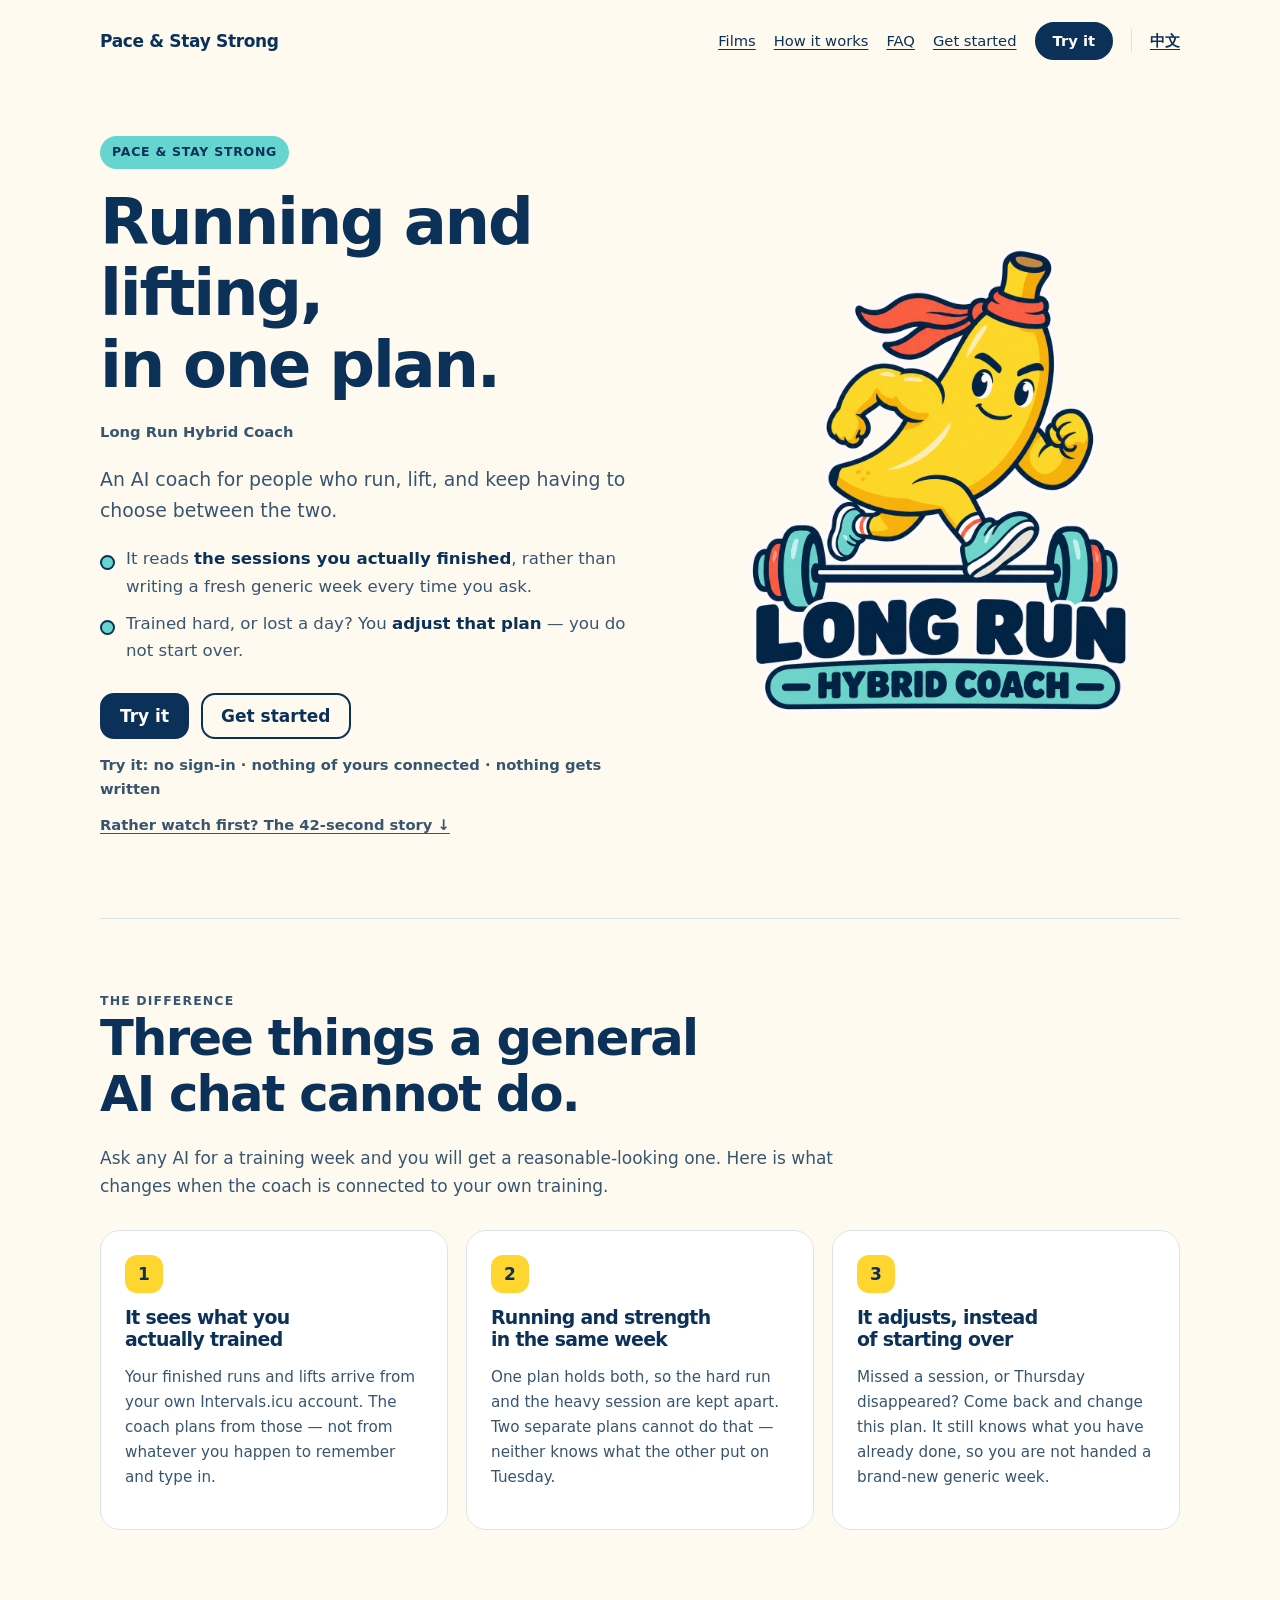
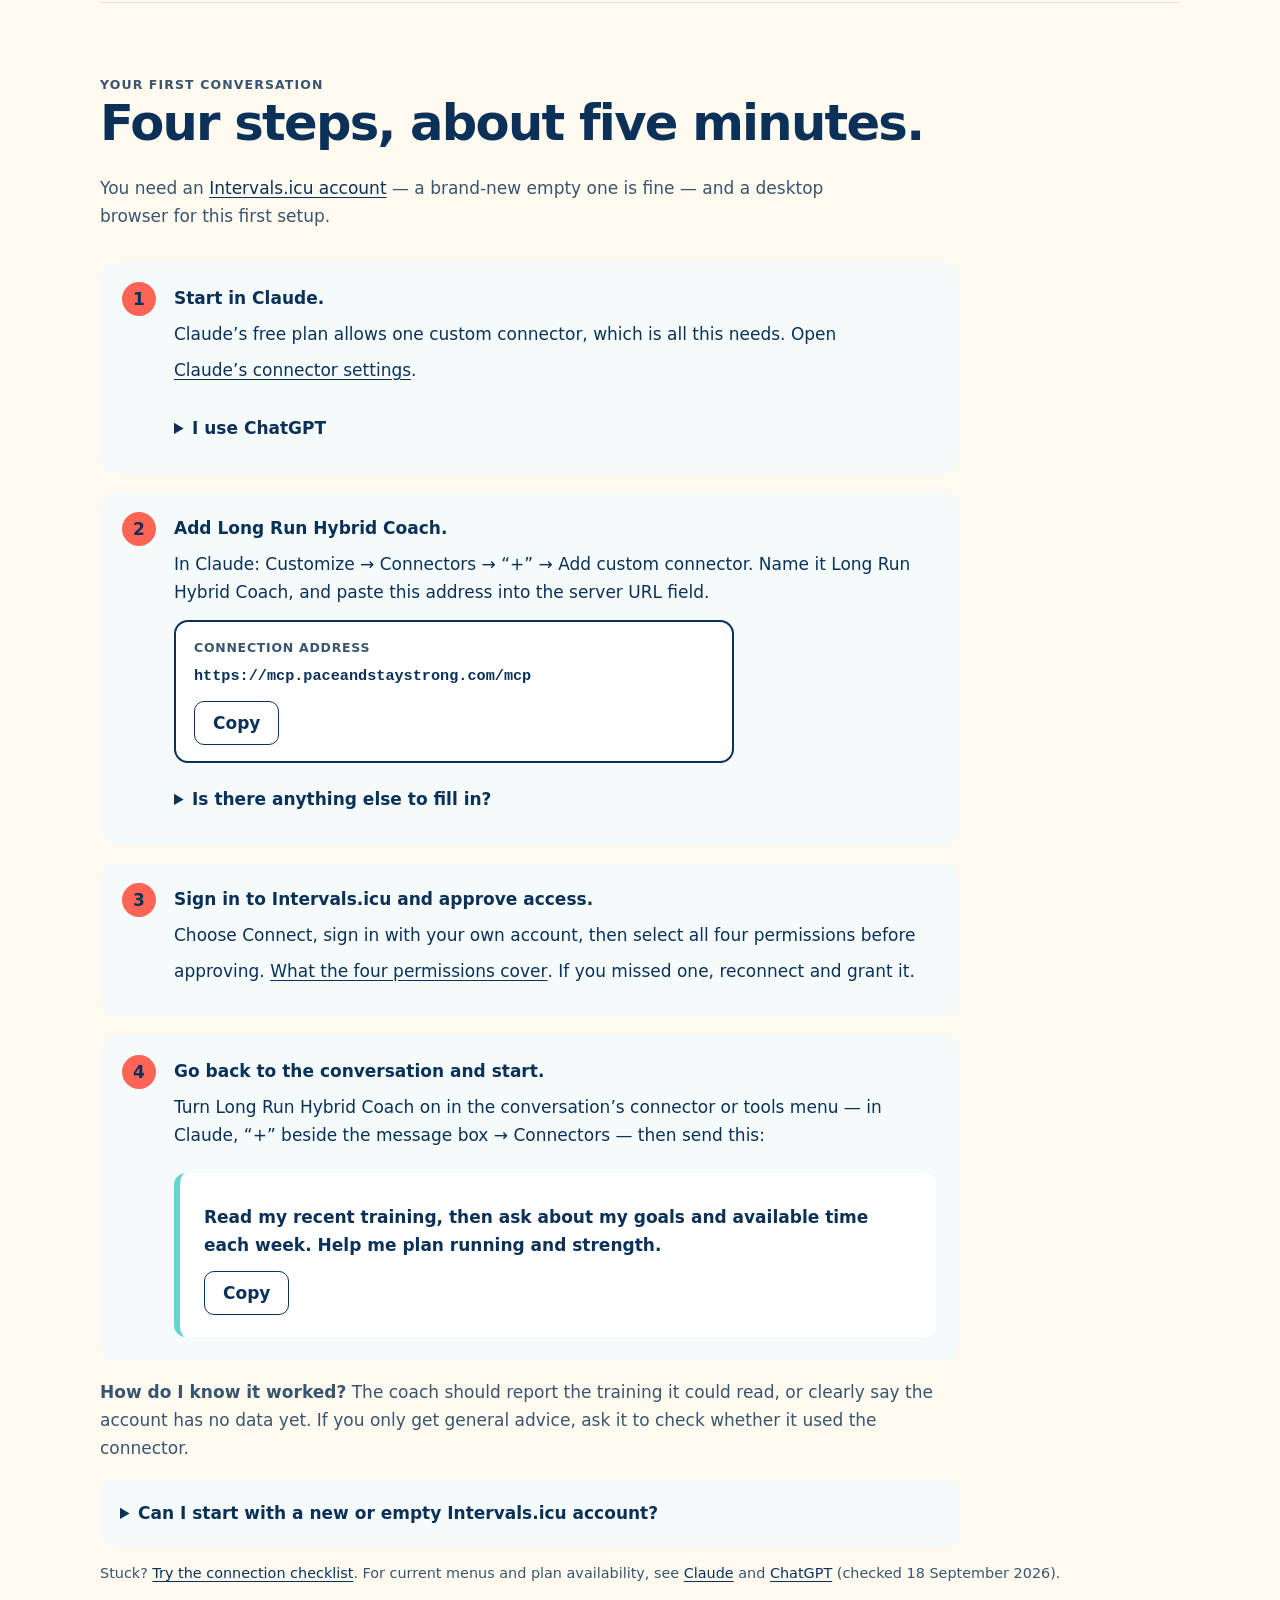
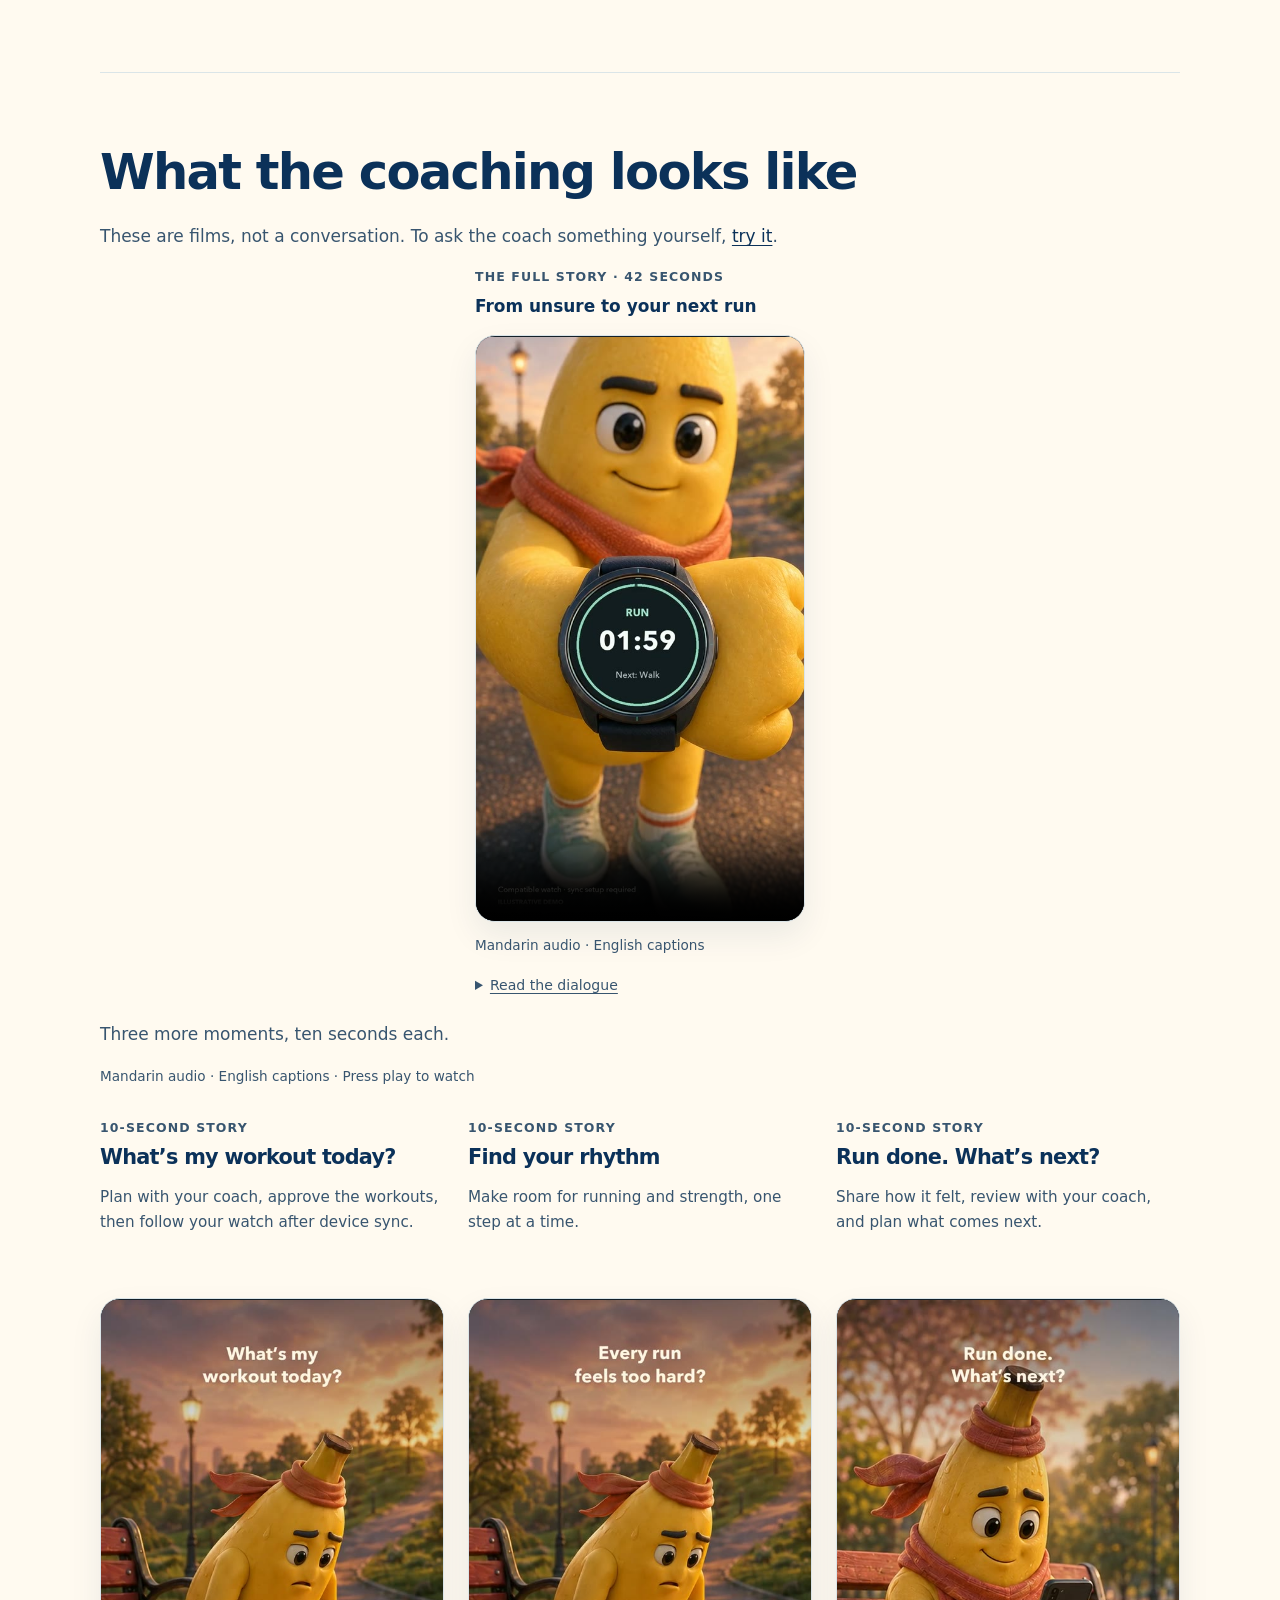
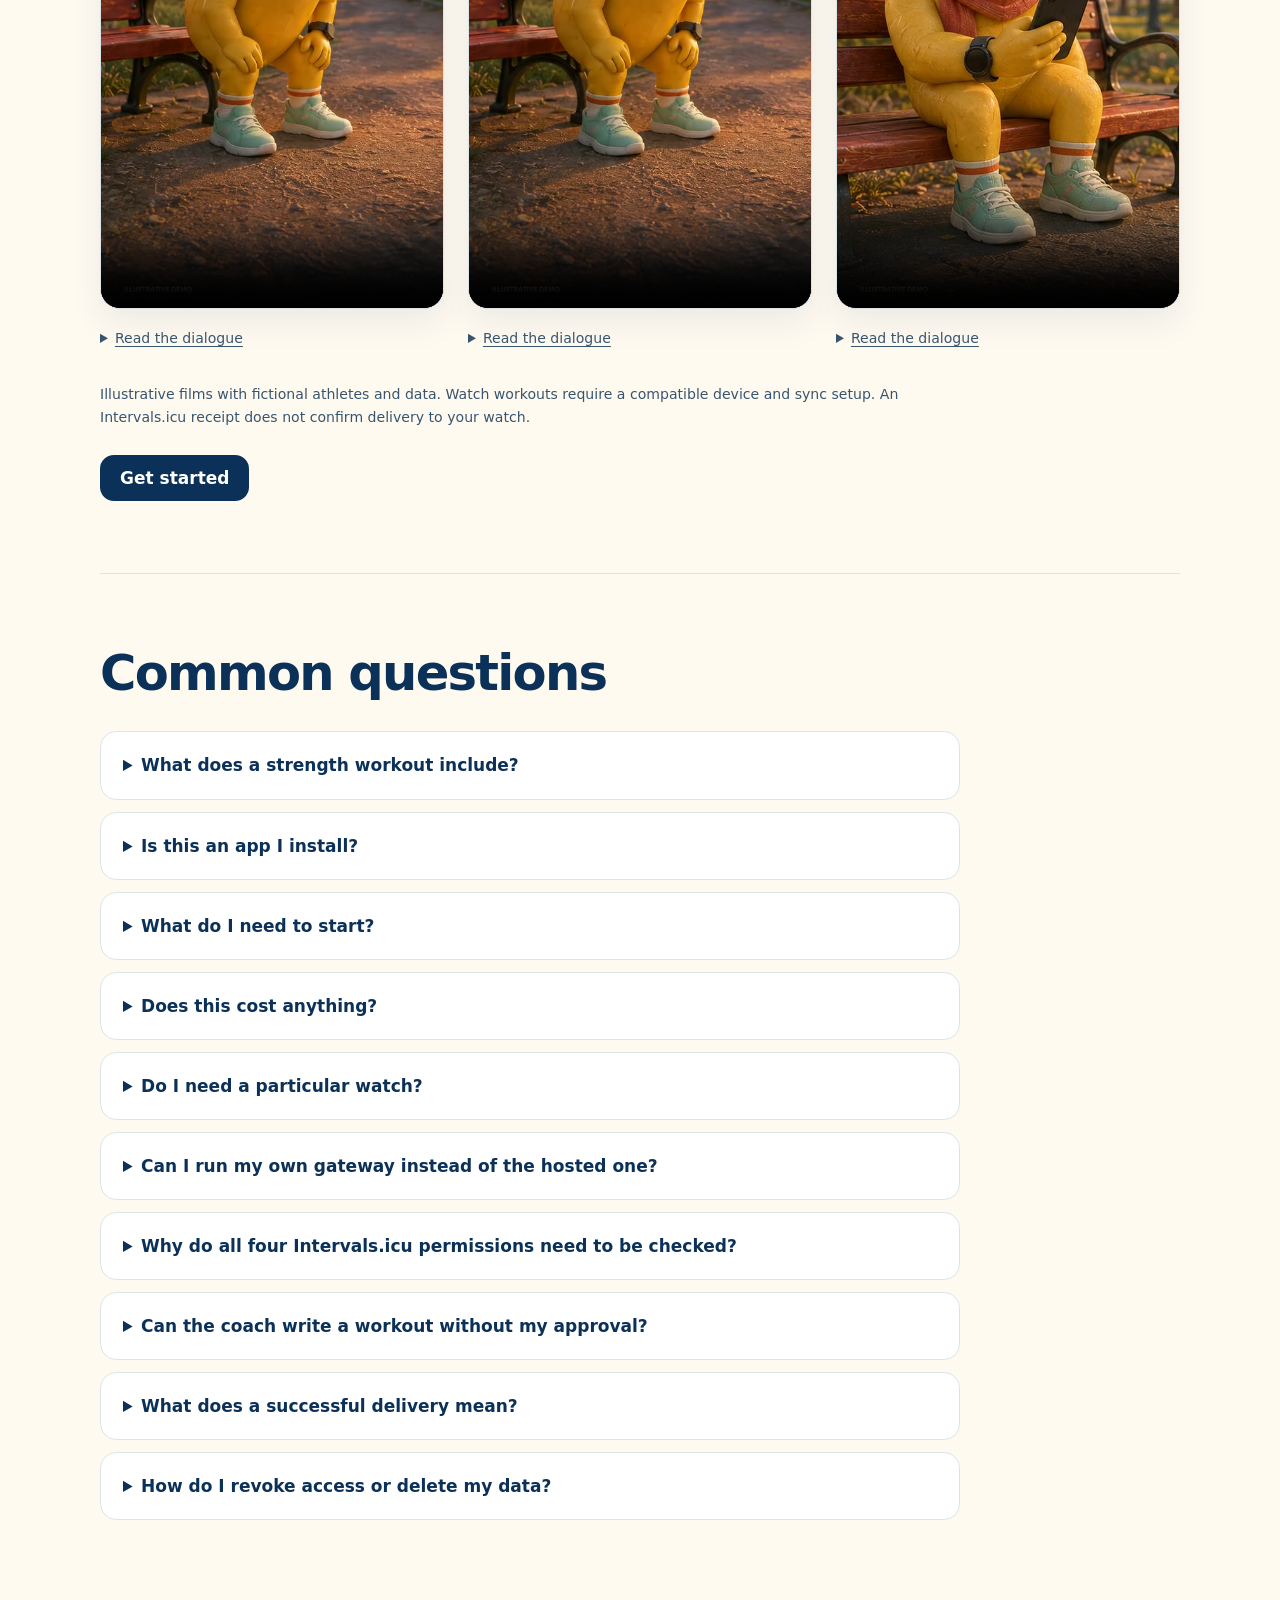
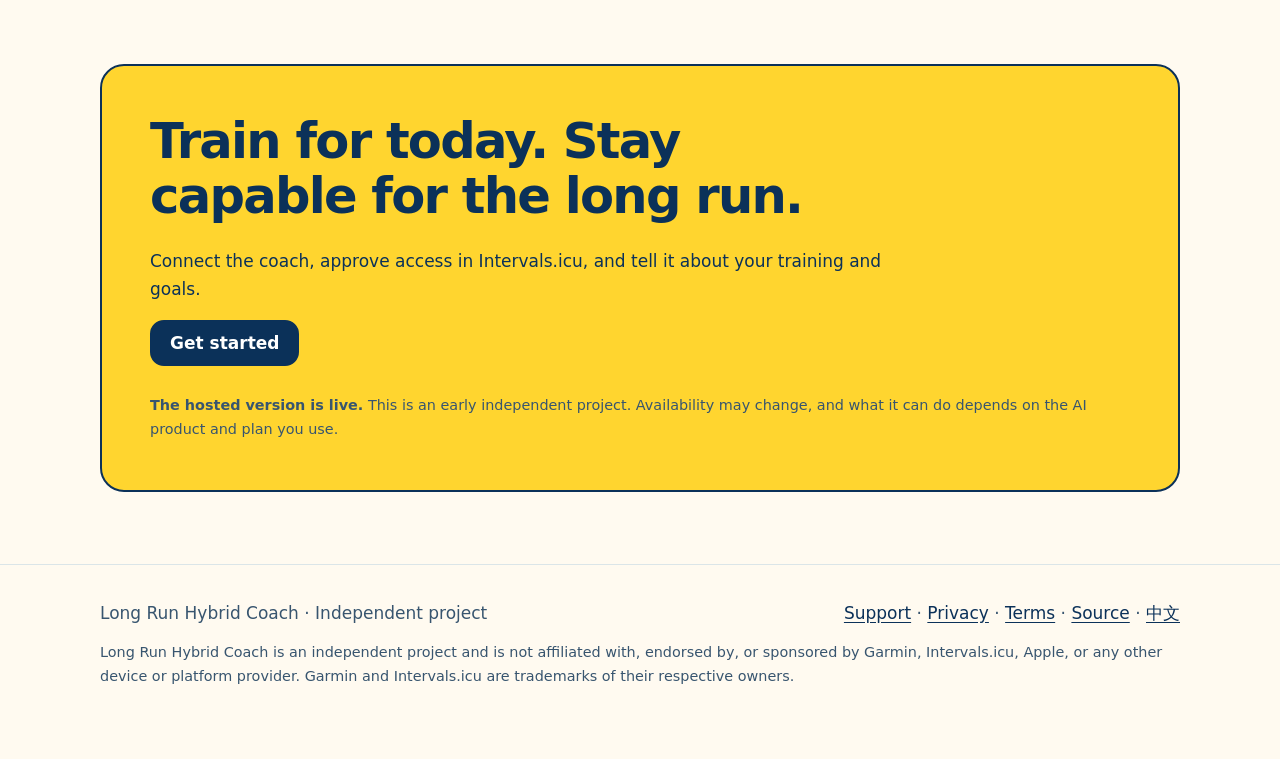
==== index.html @ d611da2a "Put back the three things the trim took out, and stop the h2 echoing the h1 From an independent revi" ====
<!doctype html>
<html lang="en">
<head>
  <meta charset="utf-8">
  <meta name="viewport" content="width=device-width, initial-scale=1">
  <title>Long Run Hybrid Coach — Running and strength for the long run</title>
  <meta name="description" content="Running and strength in one plan that reads what you actually trained, and changes with you. Try it in your browser first — no sign-in, nothing written.">
  <meta property="og:title" content="Long Run Hybrid Coach — an adaptive AI coach for runners who lift">
  <meta property="og:description" content="Running and strength in one plan that reads what you actually trained, and changes with you. Try it in your browser first — no sign-in, nothing written.">
  <meta property="og:url" content="https://paceandstaystrong.com/">
  <meta property="og:image" content="https://paceandstaystrong.com/assets/long-run-hybrid-coach-logo.png">
  <link rel="alternate" hreflang="en" href="https://paceandstaystrong.com/">
  <link rel="alternate" hreflang="zh-Hant" href="https://paceandstaystrong.com/zh/">
  <link rel="alternate" hreflang="x-default" href="https://paceandstaystrong.com/">
  <link rel="stylesheet" href="assets/styles.css?v=first-visit-20260917">
  <script src="assets/media.js" defer></script>
  <script src="assets/onboarding.js" defer></script>
</head>
<body>
  <div class="wrap">
    <nav class="site-nav" aria-label="Primary navigation">
      <a class="brand" href="index.html">Pace &amp; Stay Strong</a>
      <div class="nav-links">
        <a href="#films">Films</a>
        <a href="#how-it-works">How it works</a>
        <a href="#what-you-connect">FAQ</a>
        <a href="#setup">Get started</a>
        <a class="nav-cta" href="demo.html">Try it</a>
        <a class="nav-lang" href="zh/index.html" hreflang="zh-Hant" lang="zh-Hant">中文</a>
      </div>
    </nav>

    <main>
      <div class="hero">
        <div>
          <span class="eyebrow">Pace &amp; Stay Strong</span>
          <h1>Running and lifting,<br>in one plan.</h1>
          <p class="product-name">Long Run Hybrid Coach</p>
          <p class="lede">An AI coach for people who run, lift, and keep having to choose between the two.</p>
          <ul class="value-points">
            <li>It reads <strong>the sessions you actually finished</strong>, rather than writing a fresh generic week every time you ask.</li>
            <li>Trained hard, or lost a day? You <strong>adjust that plan</strong> — you do not start over.</li>
          </ul>
          <div class="actions">
            <a class="button" href="demo.html">Try it</a>
            <a class="button secondary" href="#setup">Get started</a>
          </div>
          <p class="trust-line">Try it: no sign-in · nothing of yours connected · nothing gets written</p>
          <p class="button-note"><a class="text-link" href="#full-story">Rather watch first? The 42-second story ↓</a></p>
        </div>
        <div class="hero-art">
          <img class="hero-logo" src="assets/long-run-hybrid-coach-logo.png?v=transparent-20260814" width="520" alt="Long Run Hybrid Coach banana athlete logo">
        </div>
      </div>

      <section id="how-it-works" aria-labelledby="how-title">
        <span class="page-kicker">The difference</span>
        <h2 id="how-title">Three things a general AI chat cannot do.</h2>
        <p class="section-copy" id="one-plan">Ask any AI for a training week and you will get a reasonable-looking one. Here is what changes when the coach is connected to your own training.</p>
        <div class="grid routine-grid">
          <article class="card"><div class="card-mark">1</div><h3>It sees what you actually trained</h3><p>Your finished runs and lifts arrive from your own Intervals.icu account. The coach plans from those — not from whatever you happen to remember and type in.</p></article>
          <article class="card"><div class="card-mark">2</div><h3>Running and strength in the same week</h3><p>One plan holds both, so the hard run and the heavy session are kept apart. Two separate plans cannot do that — neither knows what the other put on Tuesday.</p></article>
          <article class="card"><div class="card-mark">3</div><h3>It adjusts, instead of starting over</h3><p>Missed a session, or Thursday disappeared? Come back and change this plan. It still knows what you have already done, so you are not handed a brand-new generic week.</p></article>
        </div>
      </section>

      <section id="setup" aria-labelledby="setup-title">
        <span class="page-kicker">Your first conversation</span>
        <h2 id="setup-title">Four steps, about five minutes.</h2>
        <p class="section-copy">You need an <a href="https://intervals.icu">Intervals.icu account</a> — a brand-new empty one is fine — and a desktop browser for this first setup.</p>
        <ol class="steps setup-steps" role="list">
          <li class="step" id="client-options"><strong>Start in Claude.</strong>
            <p>Claude’s free plan allows one custom connector, which is all this needs. Open <a href="https://claude.ai/customize/connectors">Claude’s connector settings</a>.</p>
            <details class="setup-detail"><summary>I use ChatGPT</summary><p>The full coaching flow currently needs Business, Enterprise or Edu on the web, with custom MCP read-and-write access enabled by your workspace. Follow <a href="https://help.openai.com/en/articles/12584461-developer-mode-and-mcp-apps-in-chatgpt">ChatGPT’s setup instructions</a> to add a custom app through Apps / developer mode. Read-and-fetch access alone cannot save plans or send workouts, so on a personal plan start with Claude.</p></details>
          </li>
          <li class="step"><strong>Add Long Run Hybrid Coach.</strong>
            <p>In Claude: Customize → Connectors → “+” → Add custom connector. Name it Long Run Hybrid Coach, and paste this address into the server URL field.</p>
            <div class="connector-address">
              <span>Connection address</span>
              <code id="connection-url">https://mcp.paceandstaystrong.com/mcp</code>
              <button type="button" class="copy-button" data-copy="connection-url" aria-label="Copy connection address" hidden>Copy</button><span class="copy-status" role="status" aria-live="polite"></span>
            </div>
            <details class="setup-detail"><summary>Is there anything else to fill in?</summary><p>No. There is no API key and no OAuth credential to enter — the address is the whole of it. On a team account, an administrator may have to enable custom connectors before the option appears.</p></details>
          </li>
          <li class="step"><strong>Sign in to Intervals.icu and approve access.</strong>
            <p>Choose Connect, sign in with your own account, then select all four permissions before approving. <a href="#permissions">What the four permissions cover</a>. If you missed one, reconnect and grant it.</p>
          </li>
          <li class="step"><strong>Go back to the conversation and start.</strong>
            <p>Turn Long Run Hybrid Coach on in the conversation’s connector or tools menu — in Claude, “+” beside the message box → Connectors — then send this:</p>
            <div class="first-message"><p id="first-prompt">Read my recent training, then ask about my goals and available time each week. Help me plan running and strength.</p><button type="button" class="copy-button" data-copy="first-prompt" aria-label="Copy first message" hidden>Copy</button><span class="copy-status" role="status" aria-live="polite"></span></div>
          </li>
        </ol>
        <p class="setup-success"><strong>How do I know it worked?</strong> The coach should report the training it could read, or clearly say the account has no data yet. If you only get general advice, ask it to check whether it used the connector.</p>
        <details class="setup-detail empty-account" id="empty-account"><summary>Can I start with a new or empty Intervals.icu account?</summary><p>Yes. Tell the coach how you have been training, how much time you have and what you want to achieve. You do not need to fill in your history first.</p><p>Later, connect a supported device or app in Intervals.icu Settings. How much history imports depends on the source. Once activities appear in Intervals.icu, ask the coach to read them again.</p></details>
        <p class="fine">Stuck? <a href="support.html#connection-help">Try the connection checklist</a>. For current menus and plan availability, see <a href="https://support.claude.com/en/articles/11175166-get-started-with-custom-connectors-using-remote-mcp">Claude</a> and <a href="https://help.openai.com/en/articles/12584461-developer-mode-and-mcp-apps-in-chatgpt">ChatGPT</a> (checked 18 September 2026).</p>
      </section>

      <section id="films" aria-labelledby="films-title">
        <h2 id="films-title">What the coaching looks like</h2>
        <p class="section-copy">These are films, not a conversation. To ask the coach something yourself, <a href="demo.html">try it</a>.</p>
        <figure class="hero-film" id="full-story">
          <figcaption><span class="page-kicker">The full story · 42 seconds</span><strong>From unsure to your next run</strong></figcaption>
          <video class="film-player" controls playsinline preload="none" poster="assets/films/full-story-v1.jpg" width="720" height="1280" aria-label="From unsure to your next run">
              <source src="assets/films/full-story-v1.mp4" type="video/mp4">
              <track kind="captions" src="assets/films/full-story-v1.en.vtt" srclang="en" label="English" default>
              <track kind="captions" src="assets/films/full-story-v1.zh-Hant.vtt" srclang="zh-Hant" label="繁體中文">
              <a href="assets/films/full-story-v1.mp4">Download the video</a>
            </video>
          <p class="film-language">Mandarin audio · English captions</p>
          <details class="film-transcript"><summary>Read the dialogue</summary><ol><li>Every run leaves me exhausted. I need a plan.</li><li>I can train four days a week. Can you help?</li><li>Yes. Let’s use your recent training to balance running and strength.</li><li>Great. Save my plan.</li><li>Saved. Shall I send these three runs?</li><li>Yes, send them.</li><li>Today, I’ll follow my watch.</li><li>This time, I finished with energy to spare.</li><li>Great. Let’s review next week together.</li></ol></details>
        </figure>
        <p class="section-copy">Three more moments, ten seconds each.</p>
        <p class="film-language">Mandarin audio · English captions · Press play to watch</p>
        <div class="film-grid">
          <article class="film-card" aria-labelledby="film-a-title">
            <div class="film-card-heading"><span class="page-kicker">10-second story</span><h3 id="film-a-title">What’s my workout today?</h3><p>Plan with your coach, approve the workouts, then follow your watch after device sync.</p></div>
            <video class="film-player" controls playsinline preload="none" poster="assets/films/short-a-v1.jpg" width="720" height="1280" aria-label="What’s my workout today?">
              <source src="assets/films/short-a-v1.mp4" type="video/mp4">
              <track kind="captions" src="assets/films/short-a-v1.en.vtt" srclang="en" label="English" default>
              <track kind="captions" src="assets/films/short-a-v1.zh-Hant.vtt" srclang="zh-Hant" label="繁體中文">
              <a href="assets/films/short-a-v1.mp4">Download the video</a>
            </video>
            <details class="film-transcript"><summary>Read the dialogue</summary><ol><li>What’s my workout today?</li><li>I’ll plan it. Follow your watch.</li></ol></details>
          </article>
          <article class="film-card" aria-labelledby="film-b-title">
            <div class="film-card-heading"><span class="page-kicker">10-second story</span><h3 id="film-b-title">Find your rhythm</h3><p>Make room for running and strength, one step at a time.</p></div>
            <video class="film-player" controls playsinline preload="none" poster="assets/films/short-b-v1.jpg" width="720" height="1280" aria-label="Find your rhythm">
              <source src="assets/films/short-b-v1.mp4" type="video/mp4">
              <track kind="captions" src="assets/films/short-b-v1.en.vtt" srclang="en" label="English" default>
              <track kind="captions" src="assets/films/short-b-v1.zh-Hant.vtt" srclang="zh-Hant" label="繁體中文">
              <a href="assets/films/short-b-v1.mp4">Download the video</a>
            </video>
            <details class="film-transcript"><summary>Read the dialogue</summary><ol><li>Every run leaves me exhausted.</li><li>Find your rhythm. One step at a time.</li></ol></details>
          </article>
          <article class="film-card" aria-labelledby="film-c-title">
            <div class="film-card-heading"><span class="page-kicker">10-second story</span><h3 id="film-c-title">Run done. What’s next?</h3><p>Share how it felt, review with your coach, and plan what comes next.</p></div>
            <video class="film-player" controls playsinline preload="none" poster="assets/films/short-c-v1.jpg" width="720" height="1280" aria-label="Run done. What’s next?">
              <source src="assets/films/short-c-v1.mp4" type="video/mp4">
              <track kind="captions" src="assets/films/short-c-v1.en.vtt" srclang="en" label="English" default>
              <track kind="captions" src="assets/films/short-c-v1.zh-Hant.vtt" srclang="zh-Hant" label="繁體中文">
              <a href="assets/films/short-c-v1.mp4">Download the video</a>
            </video>
            <details class="film-transcript"><summary>Read the dialogue</summary><ol><li>Run done. What’s next?</li><li>Let’s review and plan next week.</li></ol></details>
          </article>
        </div>
        <p class="film-note">Illustrative films with fictional athletes and data. Watch workouts require a compatible device and sync setup. An Intervals.icu receipt does not confirm delivery to your watch.</p>
        <a class="button" href="#setup">Get started</a>
      </section>

      <section id="what-you-connect" aria-labelledby="connect-title">
        <h2 id="connect-title">Common questions</h2>
        <div class="faq-list">
          <details><summary>What does a strength workout include?</summary><p>The plan can retain exercises, sets, reps and loads for you to read back in conversation. Intervals.icu receives the session title; the calendar or watch is not the full strength prescription.</p></details>
          <details>
            <summary>Is this an app I install?</summary>
            <p>No. It runs inside a conversation with Claude or ChatGPT: you connect it once, then you talk to it. There is nothing to download and no separate account to create here. Your plan lives in the coach, and your workouts land in your Intervals.icu calendar.</p>
          </details>
          <details>
            <summary>What do I need to start?</summary>
            <p>Nothing, if you only want to <a href="demo.html">try it</a> — that needs no account. To connect your own training you need an <a href="https://intervals.icu">Intervals.icu account</a> and an AI account with connector access. Start with Claude; its free plan allows one custom connector. The full ChatGPT flow currently needs Business, Enterprise or Edu on the web and workspace approval. Go to <a href="#setup">Get started</a>.</p>
          </details>
          <details>
            <summary>Does this cost anything?</summary>
            <p>The coach is currently free, with no paid tier. Intervals.icu offers free accounts, and you can start on Claude’s free plan. Your AI platform’s usage limits and subscription fees still apply.</p>
          </details>
          <details>
            <summary>Do I need a particular watch?</summary>
            <p>No particular watch is required, and you can use the coach without one. It uses records in Intervals.icu and training you report in conversation.</p>
            <p>To follow a workout on your watch: confirm it is in Intervals.icu, then use your device’s own sync. The coach can check that Intervals.icu received it; whether it reached the watch is something only the watch shows.</p>
          </details>
          <details>
            <summary>Can I run my own gateway instead of the hosted one?</summary>
            <p>Yes. Self-hosting runs the exact same product with your own Intervals.icu OAuth credentials and your own storage. Most people should use the hosted address under <a href="#setup">Get started</a>.</p>
          </details>
          <details id="permissions">
            <summary>Why do all four Intervals.icu permissions need to be checked?</summary>
            <p>They cover completed activities, wellness data, your training calendar, and athlete settings. Settings writes are limited to filling a missing threshold pace during a delivery you already confirmed; an existing value is not overwritten. Calendar workouts still require your approval. Reconnect to grant a permission you missed.</p>
          </details>
          <details>
            <summary>Can the coach write a workout without my approval?</summary>
            <p>No. Every workout is shown to you in full first, and what gets written is what you confirmed.</p>
          </details>
          <details>
            <summary>What does a successful delivery mean?</summary>
            <p>A successful delivery means Intervals.icu saved the workout and the coach read it back to confirm. It doesn't mean your watch has it yet.</p>
          </details>
          <details>
            <summary>How do I revoke access or delete my data?</summary>
            <p><strong>To stop access:</strong> remove this application in your Intervals.icu settings. That ends future reads and writes. Because Intervals.icu grants access per application rather than per AI, removing it disconnects every AI you had connected.</p>
            <p><strong>To delete your data as well:</strong> ask by email — the <a href="support.html#data-by-email">support page</a> has the steps. Ask the coach to delete everything and it hands you that page; nothing is submitted and nothing removed until you write. Revoke first or write first, either way: your athlete id finds the account.</p>
            <p>Workouts already on your Intervals.icu calendar stay yours to keep or remove either way. More detail on the <a href="support.html">support page</a>.</p>
          </details>
        </div>
      </section>

      <section class="final-cta" aria-labelledby="start-title">
        <h2 id="start-title">Train for today. Stay capable for the long run.</h2>
        <p class="section-copy">Connect the coach, approve access in Intervals.icu, and tell it about your training and goals.</p>
        <a class="button" href="#setup">Get started</a>
        <p class="project-status"><strong>The hosted version is live.</strong> This is an early independent project. Availability may change, and what it can do depends on the AI product and plan you use.</p>
      </section>
    </main>
  </div>

  <footer>
    <div class="wrap footer-row">
      <div>Long Run Hybrid Coach · Independent project</div>
      <div><a href="support.html">Support</a> · <a href="privacy.html">Privacy</a> · <a href="terms.html">Terms</a> · <a href="https://github.com/atomchung/long-run-hybrid-coach">Source</a> · <a href="zh/index.html" hreflang="zh-Hant" lang="zh-Hant">中文</a></div>
    </div>
    <div class="wrap"><p class="fine">Long Run Hybrid Coach is an independent project and is not affiliated with, endorsed by, or sponsored by Garmin, Intervals.icu, Apple, or any other device or platform provider. Garmin and Intervals.icu are trademarks of their respective owners.</p></div>
  </footer>
</body>
</html>
---- assets/styles.css ----
:root {
  --ink: #0b3159;
  --ink-soft: #38556f;
  --aqua: #67d5cf;
  --coral: #ff6455;
  --banana: #ffd52f;
  --cream: #fffaf0;
  --paper: #ffffff;
  --line: #dbe5e8;
  --panel: #f4fbfa;
}

* { box-sizing: border-box; }

html { scroll-behavior: smooth; }

body {
  margin: 0;
  color: var(--ink);
  background: var(--cream);
  font: 17px/1.65 ui-rounded, "Arial Rounded MT Bold", Inter, ui-sans-serif,
    system-ui, -apple-system, BlinkMacSystemFont, "Segoe UI", sans-serif;
}

/* Traditional Chinese pages. The stack above leads with Western display faces
   (ui-rounded, Arial Rounded MT Bold, Inter) that carry no CJK glyphs, so zh copy
   would fall back to an arbitrary OS face. No external font is loaded. */
html[lang="zh-Hant"] body {
  font-family: "PingFang TC", "Heiti TC", "Microsoft JhengHei", "Noto Sans TC",
    ui-rounded, "Arial Rounded MT Bold", Inter, ui-sans-serif, system-ui,
    -apple-system, BlinkMacSystemFont, "Segoe UI", sans-serif;
}
html[lang="zh-Hant"] h1,
html[lang="zh-Hant"] h2,
html[lang="zh-Hant"] h3 { letter-spacing: -0.01em; }

a { color: var(--ink); text-underline-offset: 3px; }
a:hover { color: #14588d; }
a:focus-visible {
  outline: 3px solid var(--coral);
  outline-offset: 4px;
  border-radius: 4px;
}

.wrap { width: min(1080px, calc(100% - 40px)); margin: 0 auto; }

.site-nav {
  display: flex;
  align-items: center;
  justify-content: space-between;
  gap: 24px;
  padding: 22px 0;
}

.brand { font-weight: 900; text-decoration: none; letter-spacing: -0.02em; }
.nav-links { display: flex; flex-wrap: wrap; align-items: center; gap: 18px; font-size: 0.92rem; }

.nav-cta {
  display: inline-flex;
  align-items: center;
  min-height: 38px;
  padding: 0 16px;
  border: 2px solid var(--ink);
  border-radius: 999px;
  color: var(--paper);
  background: var(--ink);
  font-weight: 900;
  text-decoration: none;
}
.nav-cta:hover { color: var(--paper); background: #14588d; border-color: #14588d; }
.nav-cta[aria-current="page"] { color: var(--ink); background: var(--banana); }

.nav-lang {
  padding-left: 18px;
  border-left: 1px solid var(--line);
  font-weight: 700;
}

.hero {
  display: grid;
  grid-template-columns: minmax(0, 1.05fr) minmax(300px, 0.95fr);
  align-items: center;
  gap: clamp(28px, 6vw, 72px);
  padding: 54px 0 80px;
}

.hero-logo {
  width: min(100%, 520px);
  aspect-ratio: 1;
  object-fit: contain;
  border-radius: 30px;
}

.eyebrow {
  display: inline-flex;
  padding: 6px 12px;
  border-radius: 999px;
  color: var(--ink);
  background: var(--aqua);
  font-size: 0.78rem;
  font-weight: 900;
  letter-spacing: 0.06em;
  text-transform: uppercase;
}

.page-kicker {
  display: block;
  color: var(--ink-soft);
  font-size: 0.78rem;
  font-weight: 900;
  letter-spacing: 0.09em;
  text-transform: uppercase;
}

h1, h2, h3 { line-height: 1.12; letter-spacing: -0.035em; text-wrap: balance; }

/* Chinese has no word boundaries, so a heading will break mid-term unless the
   term is marked. Wrap the units that must stay whole, not the whole heading —
   a nowrap heading overflows instead of wrapping. */
.nowrap { white-space: nowrap; }
h1 { margin: 18px 0; font-size: clamp(2.6rem, 5vw, 4.6rem); }
h2 { margin: 0 0 22px; font-size: clamp(1.8rem, 4vw, 3.1rem); }
h3 { margin: 0 0 10px; font-size: 1.18rem; }

.lede { max-width: 620px; color: var(--ink-soft); font-size: 1.18rem; }
.actions { display: flex; flex-wrap: wrap; gap: 12px; margin-top: 28px; }

.button {
  display: inline-flex;
  align-items: center;
  justify-content: center;
  min-height: 46px;
  padding: 0 18px;
  border: 2px solid var(--ink);
  border-radius: 14px;
  color: var(--paper);
  background: var(--ink);
  font-weight: 900;
  text-decoration: none;
}

.button.secondary { color: var(--ink); background: transparent; }
.button-note { margin: 12px 0 0; color: var(--ink-soft); font-size: 0.92rem; }
.text-link { color: var(--ink-soft); font-weight: 700; }

section { padding: 72px 0; border-top: 1px solid var(--line); }
.section-copy { max-width: 760px; color: var(--ink-soft); }

.grid {
  display: grid;
  grid-template-columns: repeat(3, minmax(0, 1fr));
  gap: 18px;
  margin-top: 30px;
}

.card {
  min-height: 210px;
  padding: 24px;
  border: 1px solid var(--line);
  border-radius: 20px;
  background: var(--paper);
}

.card-mark {
  display: grid;
  place-items: center;
  width: 38px;
  height: 38px;
  margin-bottom: 20px;
  border-radius: 12px;
  background: var(--banana);
  font-weight: 900;
}


.signpost {
  display: grid;
  grid-template-columns: minmax(0, 1fr) auto;
  align-items: center;
  gap: 24px;
  max-width: 860px;
  margin-top: 34px;
  padding: 28px 30px;
  border: 2px solid var(--ink);
  border-radius: 22px;
  background: var(--panel);
}
.signpost h3 { margin: 6px 0 8px; font-size: 1.35rem; }
.signpost p { margin: 0; color: var(--ink-soft); }
.signpost .page-kicker { color: var(--coral); }

.proof {
  max-width: 820px;
  margin-top: 24px;
  padding: 22px 24px;
  border-left: 6px solid var(--banana);
  border-radius: 12px;
  background: var(--paper);
}

.proof p { margin: 6px 0 0; color: var(--ink-soft); }

.steps { counter-reset: steps; display: grid; gap: 18px; margin-top: 32px; }
.step {
  position: relative;
  padding: 22px 24px 22px 74px;
  border-radius: 18px;
  background: var(--panel);
}
.step::before {
  counter-increment: steps;
  content: counter(steps);
  position: absolute;
  left: 22px;
  top: 20px;
  display: grid;
  place-items: center;
  width: 34px;
  height: 34px;
  border-radius: 50%;
  color: var(--ink);
  background: var(--coral);
  font-weight: 900;
}

.flow-wrap { margin: 34px 0 6px; }
.flow { display: block; width: min(100%, 560px); height: auto; }

.flow-node rect {
  fill: var(--paper);
  stroke: var(--line);
  stroke-width: 1.5;
}
.flow-node text {
  fill: var(--ink);
  font-size: 17px;
  font-weight: 700;
  text-anchor: middle;
  dominant-baseline: middle;
}

.flow-node.is-gate rect { fill: var(--banana); stroke: var(--ink); stroke-width: 2.5; }
.flow-node.is-gate text { font-size: 19px; font-weight: 900; }
.flow-node.is-verify rect { fill: var(--aqua); }

.flow-arrow path { fill: var(--ink-soft); stroke: var(--ink-soft); stroke-width: 2; }
.flow-arrow path:last-child { stroke: none; }

.flow-caption {
  fill: var(--ink);
  font-size: 14px;
  font-weight: 900;
  text-anchor: middle;
}

.boundaries {
  display: grid;
  grid-template-columns: repeat(2, minmax(0, 1fr));
  gap: 18px;
  margin-top: 30px;
}

.boundary {
  padding: 24px;
  border: 1px solid var(--line);
  border-radius: 18px;
  background: var(--paper);
}

.boundary span {
  display: block;
  margin-bottom: 8px;
  color: var(--coral);
  font-size: 0.78rem;
  font-weight: 900;
  letter-spacing: 0.07em;
  text-transform: uppercase;
}

.boundary strong { display: block; font-size: 1.08rem; }
.boundary p { margin: 8px 0 0; color: var(--ink-soft); }

.faq-list { display: grid; gap: 12px; max-width: 860px; margin-top: 30px; }
.faq-list details {
  border: 1px solid var(--line);
  border-radius: 16px;
  background: var(--paper);
}
.faq-list summary {
  padding: 19px 22px;
  cursor: pointer;
  font-weight: 900;
}
.faq-list details[open] summary { padding-bottom: 10px; }
.faq-list p { margin: 0; padding: 0 22px 20px; color: var(--ink-soft); }

.final-cta {
  margin: 72px 0;
  padding: 48px;
  border: 2px solid var(--ink);
  border-radius: 24px;
  background: var(--banana);
}
.final-cta .section-copy { color: var(--ink); }
.project-status { margin: 28px 0 0; color: var(--ink-soft); font-size: 0.9rem; }

.notice {
  padding: 24px;
  border-left: 6px solid var(--coral);
  border-radius: 12px;
  background: var(--paper);
}

.start-page { width: min(960px, 100%); padding-bottom: 80px; }
.start-header { max-width: 760px; padding: 56px 0 48px; }
.start-header h1 { max-width: 760px; }
.start-page .connect-section { padding-top: 48px; }

.start-connect-layout {
  display: grid;
  grid-template-columns: minmax(0, 1fr) minmax(240px, 0.42fr);
  align-items: start;
  gap: clamp(24px, 4vw, 44px);
}

.start-art { text-align: center; }
.start-art img {
  display: block;
  width: min(100%, 300px);
  height: auto;
  margin: 0 auto;
}

.setup-steps { padding: 0; list-style: none; }
.setup-steps .step { padding-bottom: 24px; }
.setup-steps .step p { margin: 8px 0 0; }

.connector-address {
  margin-top: 16px;
  padding: 16px 18px;
  border: 2px solid var(--ink);
  border-radius: 14px;
  background: var(--paper);
  max-width: 560px;
  margin: 14px 0 0;
}

.connector-address span {
  display: block;
  margin-bottom: 5px;
  color: var(--ink-soft);
  font-size: 0.78rem;
  font-weight: 900;
  letter-spacing: 0.06em;
  text-transform: uppercase;
}

.connector-address code {
  display: block;
  overflow-wrap: anywhere;
  font-family: ui-monospace, SFMono-Regular, Menlo, Consolas, monospace;
  font-size: 0.95rem;
  font-weight: 700;
}

.first-message {
  margin: 24px 0 0;
  padding: 22px 24px;
  border-left: 6px solid var(--aqua);
  border-radius: 12px;
  background: var(--paper);
  color: var(--ink);
  font-weight: 700;
}

.legal { width: min(760px, calc(100% - 40px)); margin: 0 auto; padding: 32px 0 80px; }
.legal-nav {
  display: flex;
  justify-content: space-between;
  flex-wrap: wrap;
  gap: 14px;
  font-size: 0.92rem;
}
.legal-nav .nav-lang { padding-left: 0; border-left: 0; }
.lang-note {
  margin: 26px 0 0;
  padding: 18px 20px;
  border-left: 6px solid var(--aqua);
  border-radius: 12px;
  background: var(--paper);
  color: var(--ink-soft);
  font-size: 0.95rem;
}
.lang-note strong { color: var(--ink); }
.legal header { padding: 44px 0 18px; }
.legal h1 { font-size: clamp(2.3rem, 6vw, 4rem); }
.legal h2 { margin-top: 44px; font-size: 1.4rem; }
.legal table { width: 100%; border-collapse: collapse; }
.legal th, .legal td { padding: 13px; border-bottom: 1px solid var(--line); text-align: left; vertical-align: top; }
.legal th { width: 32%; }
.meta, .fine { color: var(--ink-soft); font-size: 0.9rem; }

footer { padding: 34px 0 56px; border-top: 1px solid var(--line); color: var(--ink-soft); }
.footer-row { display: flex; justify-content: space-between; flex-wrap: wrap; gap: 20px; }

@media (max-width: 780px) {
  .hero { grid-template-columns: 1fr; padding-top: 28px; }
  .hero-art { text-align: center; }
  .hero-logo { width: min(72vw, 360px); }
  .grid { grid-template-columns: 1fr; }
  .boundaries { grid-template-columns: 1fr; }
  .start-connect-layout { grid-template-columns: 1fr; }
  .signpost { grid-template-columns: 1fr; }
  .start-art img { width: min(76vw, 280px); }
  .site-nav { align-items: flex-start; }
}

@media (max-width: 520px) {
  .wrap { width: min(100% - 28px, 1080px); }
  .site-nav { flex-direction: column; gap: 12px; }
  .nav-links { gap: 10px 16px; }
  .nav-lang { padding-left: 0; border-left: 0; }
  .hero { padding-bottom: 56px; }
  .start-header { padding: 40px 0 34px; }
  .start-page .connect-section { padding-top: 38px; }
  .start-page { padding-bottom: 56px; }
  .final-cta { margin: 48px 0; padding: 30px 22px; }
  .flow-node text { font-size: 24px; }
  .flow-node.is-gate text { font-size: 26px; }
  .flow-caption { font-size: 20px; }
  .step { padding: 64px 18px 20px; }
  .step::before { left: 18px; top: 18px; }
}

@media (prefers-reduced-motion: reduce) {
  html { scroll-behavior: auto; }
}

/* Native players retain keyboard, caption, fullscreen and mobile playback controls. */
.hero-film { width: min(100%, 330px); margin: 0 auto; scroll-margin-top: 24px; }
.hero-film figcaption { margin: 0 0 14px; }
.hero-film figcaption strong { display: block; margin-top: 5px; font-size: 1.06rem; }
.film-player { display: block; width: 100%; height: auto; aspect-ratio: 9 / 16; border: 1px solid var(--line); border-radius: 20px; background: #142029; box-shadow: 0 14px 32px #0b315914; }
.film-player:focus-visible, .film-transcript summary:focus-visible { outline: 3px solid var(--coral); outline-offset: 4px; }
.film-player::cue { font-family: system-ui, sans-serif; color: white; background: #102029d9; }
.film-language { margin: 12px 0; color: var(--ink-soft); font-size: .85rem; }
#films { scroll-margin-top: 24px; }
.film-grid { display: grid; grid-template-columns: repeat(3, minmax(0, 1fr)); gap: 24px; margin: 30px 0 24px; align-items: start; }
.film-card { min-width: 0; }
.film-card-heading { min-height: 180px; }
.film-card-heading h3 { margin-top: 8px; font-size: 1.3rem; }
.film-card-heading p { color: var(--ink-soft); font-size: .95rem; }
.film-transcript { margin-top: 12px; color: var(--ink-soft); font-size: .88rem; }
.film-transcript summary { cursor: pointer; padding: 6px 0; text-decoration: underline; text-underline-offset: 3px; }
.film-transcript ol { padding-left: 22px; }
.film-transcript li { margin-bottom: 7px; }
.film-note { max-width: 820px; margin: 26px 0; color: var(--ink-soft); font-size: .88rem; }
@media (max-width: 780px) {
  .film-grid { grid-template-columns: 1fr; gap: 38px; }
  .film-card { width: min(100%, 380px); margin-inline: auto; }
  .film-card-heading { min-height: 0; }
  .hero-film { width: min(100%, 330px); }
}

.product-name { margin: 0 0 20px; font-size: .92rem; font-weight: 700; color: var(--ink-soft); }

/* Onboarding follows the product story before the optional film gallery. */
#setup, #how-it-works, #what-you-connect, #client-options, #permissions { scroll-margin-top: 24px; }
.routine-grid .card { min-height: 0; }
.routine-grid .card-mark { margin-bottom: 14px; }
.routine-grid p { font-size: .95rem; color: var(--ink-soft); }
.setup-steps { max-width: 860px; }
.setup-steps p > a { display: inline-flex; align-items: center; min-height: 44px; }
.setup-detail { margin-top: 14px; }
.setup-detail summary { cursor: pointer; padding: 8px 0; font-weight: 700; }
.empty-account { max-width: 860px; padding: 12px 20px; background: var(--panel); border-radius: 14px; }
.first-message { max-width: 860px; }
.first-message p { margin: 8px 0; }
.setup-success { max-width: 860px; color: var(--ink-soft); }
.copy-button { min-height: 44px; padding: 7px 18px; margin-top: 12px; border: 1px solid var(--ink); border-radius: 10px; background: var(--paper); color: var(--ink); cursor: pointer; font: inherit; font-weight: 700; }
.copy-button:hover { background: var(--panel); }
.copy-button:focus-visible, summary:focus-visible { outline: 3px solid var(--coral); outline-offset: 4px; }
.copy-status { display: inline; margin-left: 12px; font-size: .88rem; font-weight: 400; }
.connector-address .copy-status { display: inline; text-transform: none; letter-spacing: normal; font-size: .88rem; font-weight: 400; }
.connection-help { padding: 20px 24px; border: 1px solid var(--line); background: var(--panel); border-radius: 18px; }
.legal .connection-help h2 { margin-top: 0; }
.connection-help li { margin-bottom: 12px; }
@media (max-width: 520px) {
  .hero { padding-top: 22px; gap: 36px; }
  .hero .lede { font-size: 1.04rem; }
  .hero .product-name { margin-bottom: 12px; }
  .hero .actions { margin-top: 20px; }
  section { padding: 48px 0; }
}

/* The hero's three claims. A first visitor reads these before any button, so they are
   list items rather than paragraphs: three lines that can be scanned, not a block that
   has to be read. */
.value-points {
  max-width: 620px;
  margin: 18px 0 0;
  padding: 0;
  list-style: none;
  display: grid;
  gap: 10px;
  color: var(--ink-soft);
  font-size: 1.04rem;
}
.value-points li { padding-left: 26px; position: relative; }
.value-points li::before {
  content: "";
  position: absolute;
  left: 0;
  top: 0.62em;
  width: 11px;
  height: 11px;
  border-radius: 50%;
  background: var(--aqua);
  border: 2px solid var(--ink);
}
.value-points strong { color: var(--ink); }

/* Sits directly under the buttons and answers the question the primary button raises:
   what does pressing it cost me. Short enough to read in one glance, or it is not doing
   its job. */
.trust-line { margin: 14px 0 0; color: var(--ink-soft); font-size: 0.92rem; font-weight: 700; }

@media (max-width: 520px) {
  .value-points { font-size: 0.98rem; gap: 8px; }
}
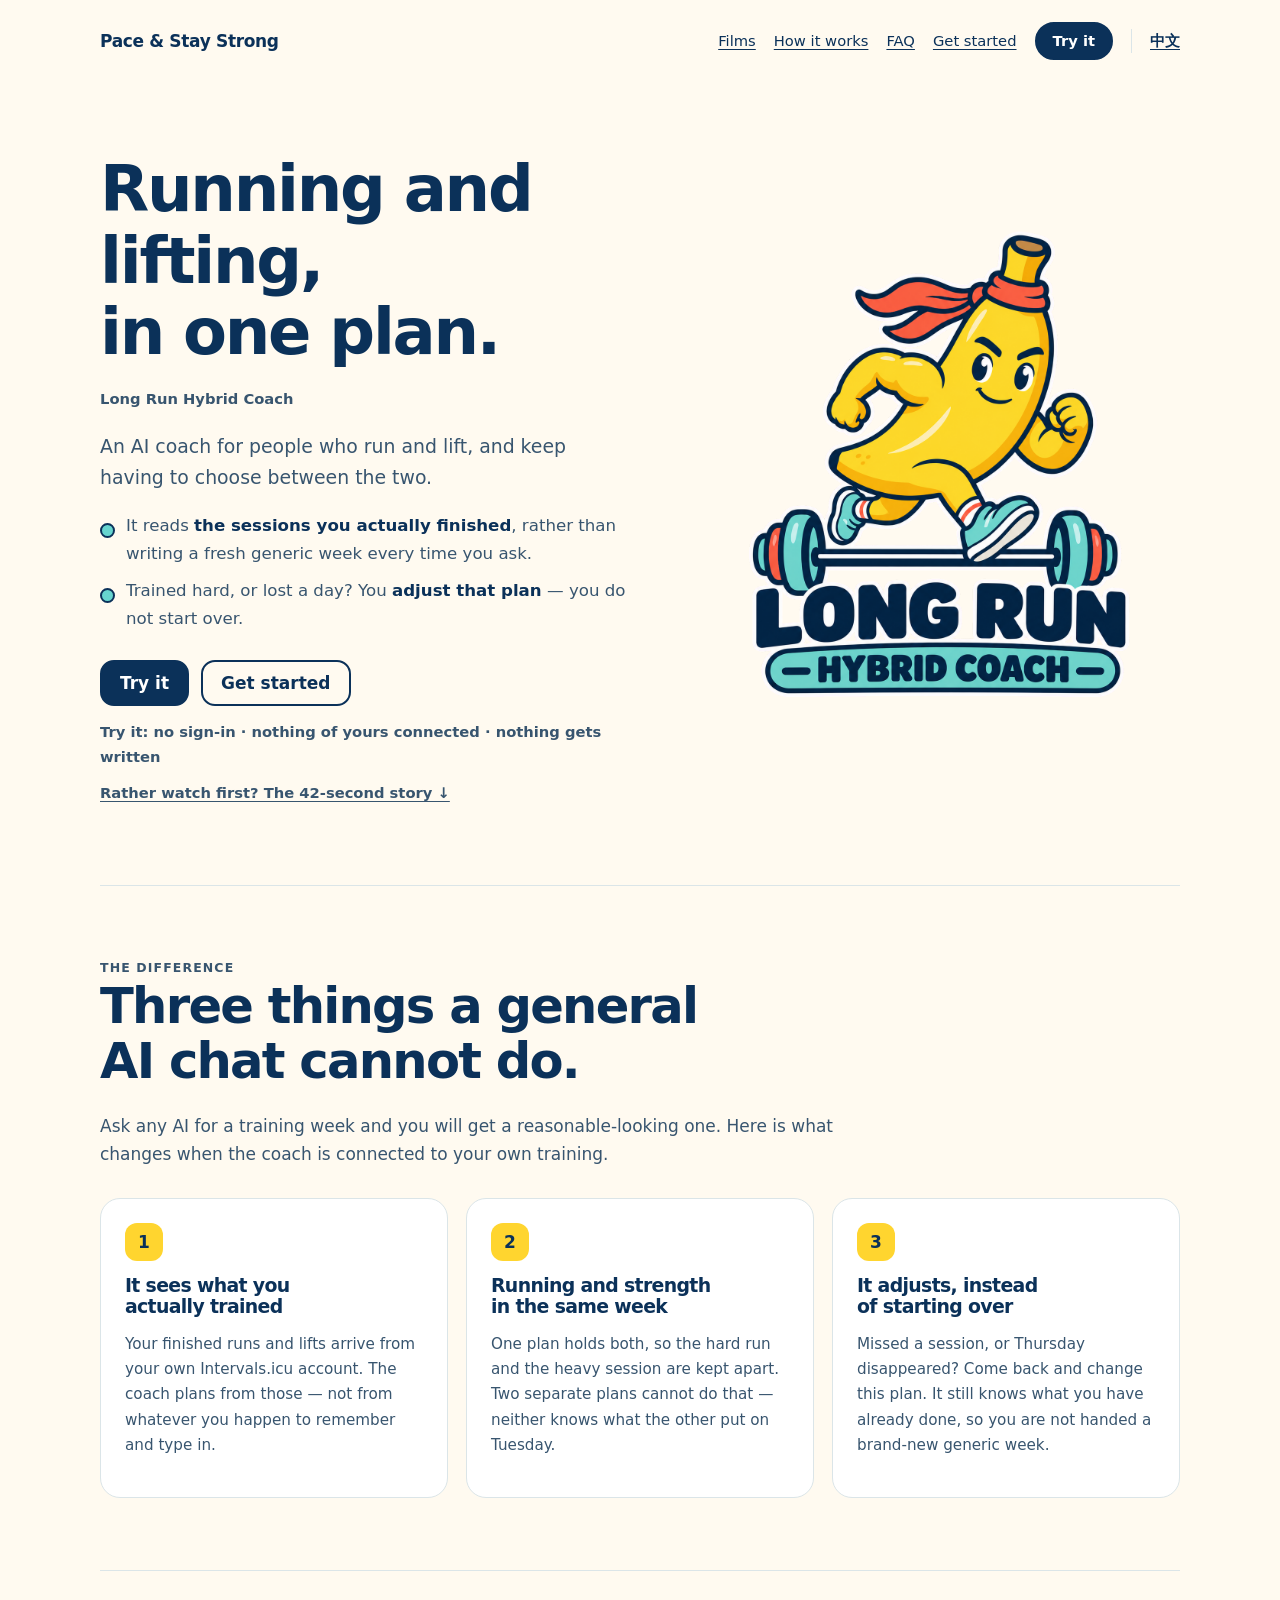
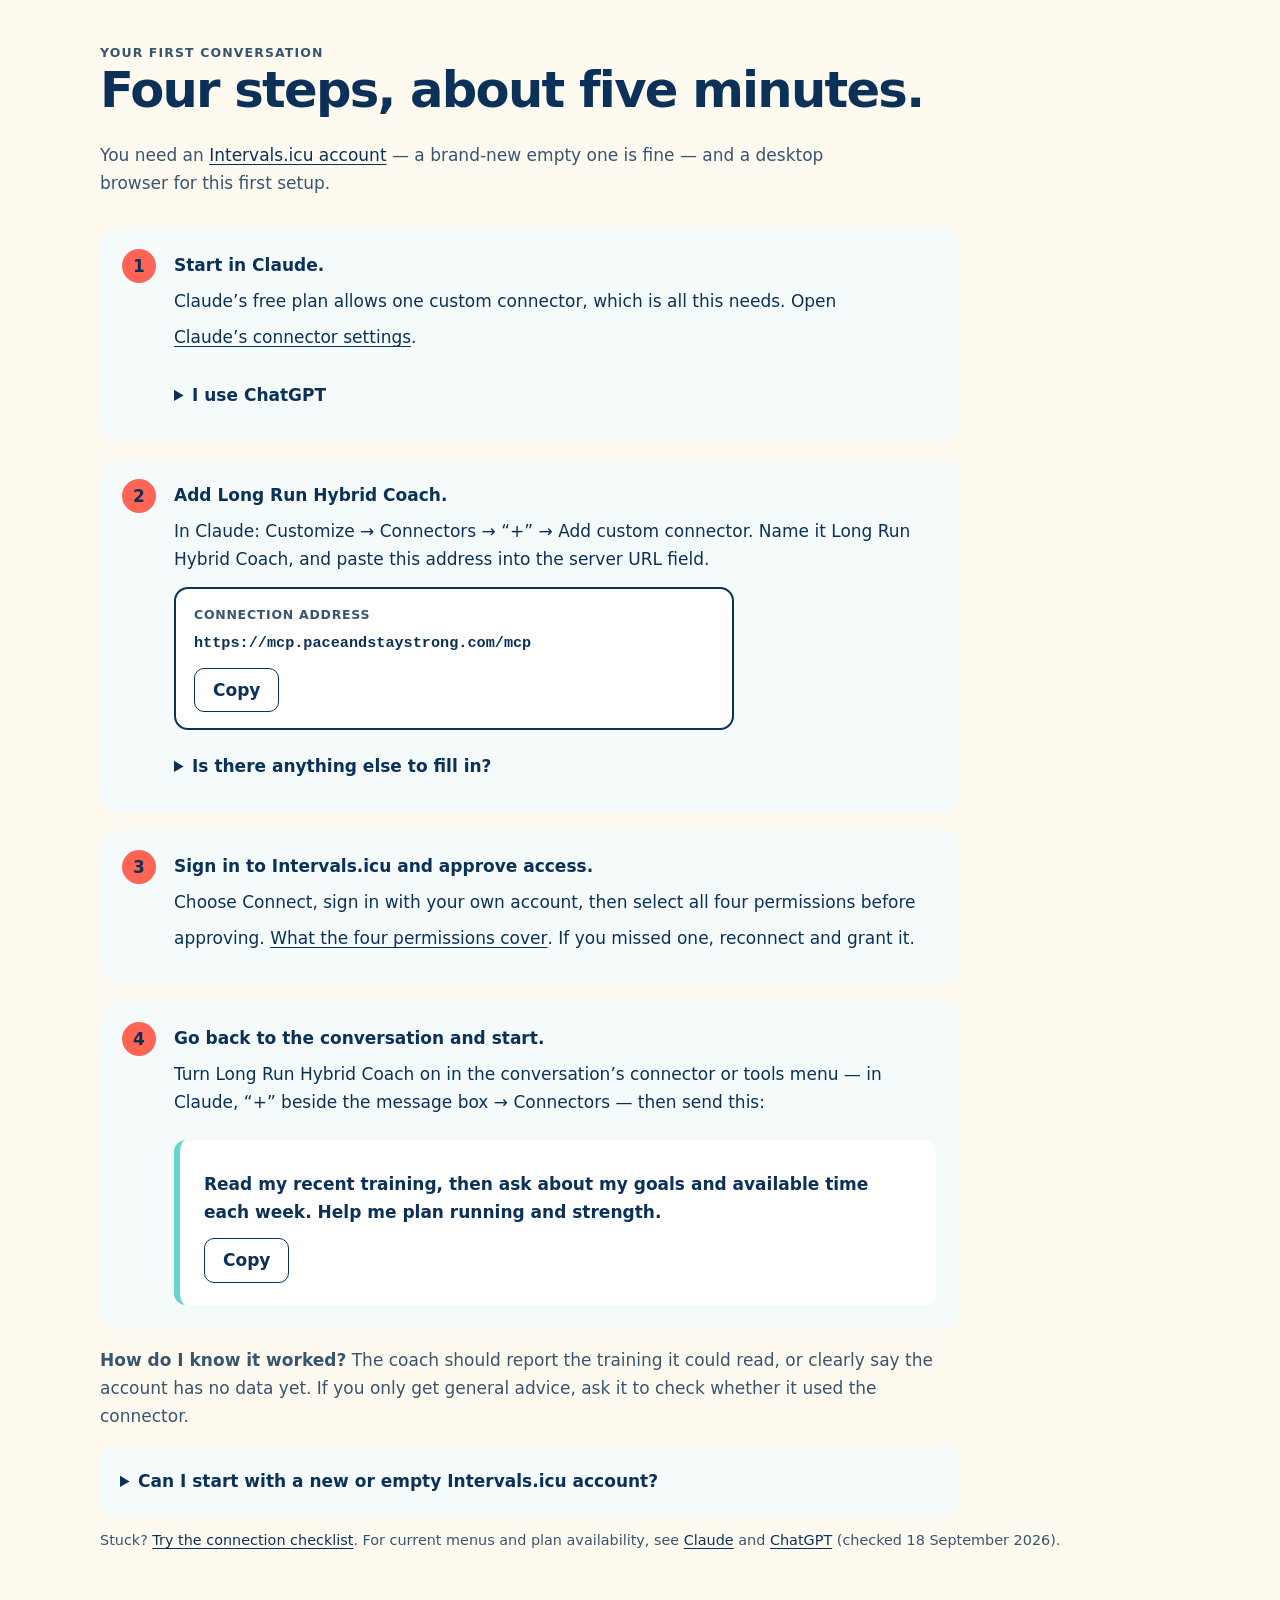
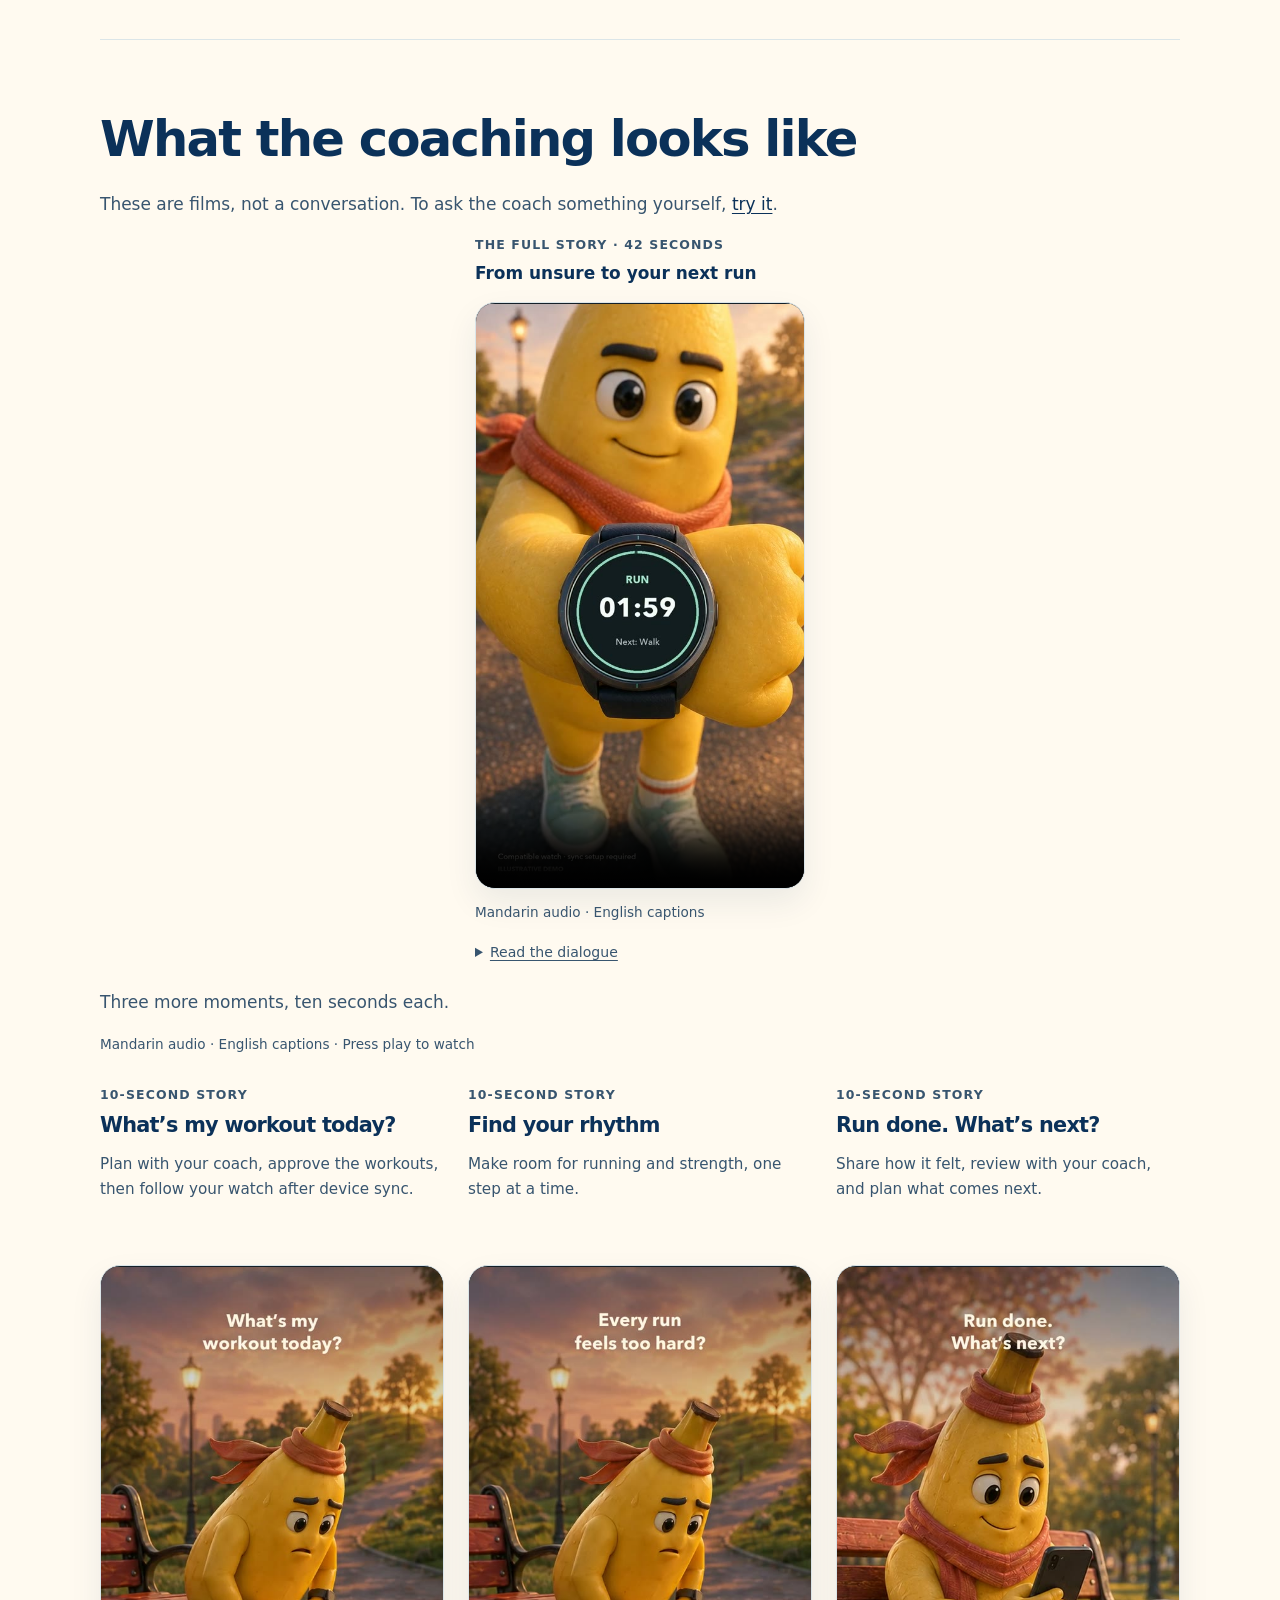
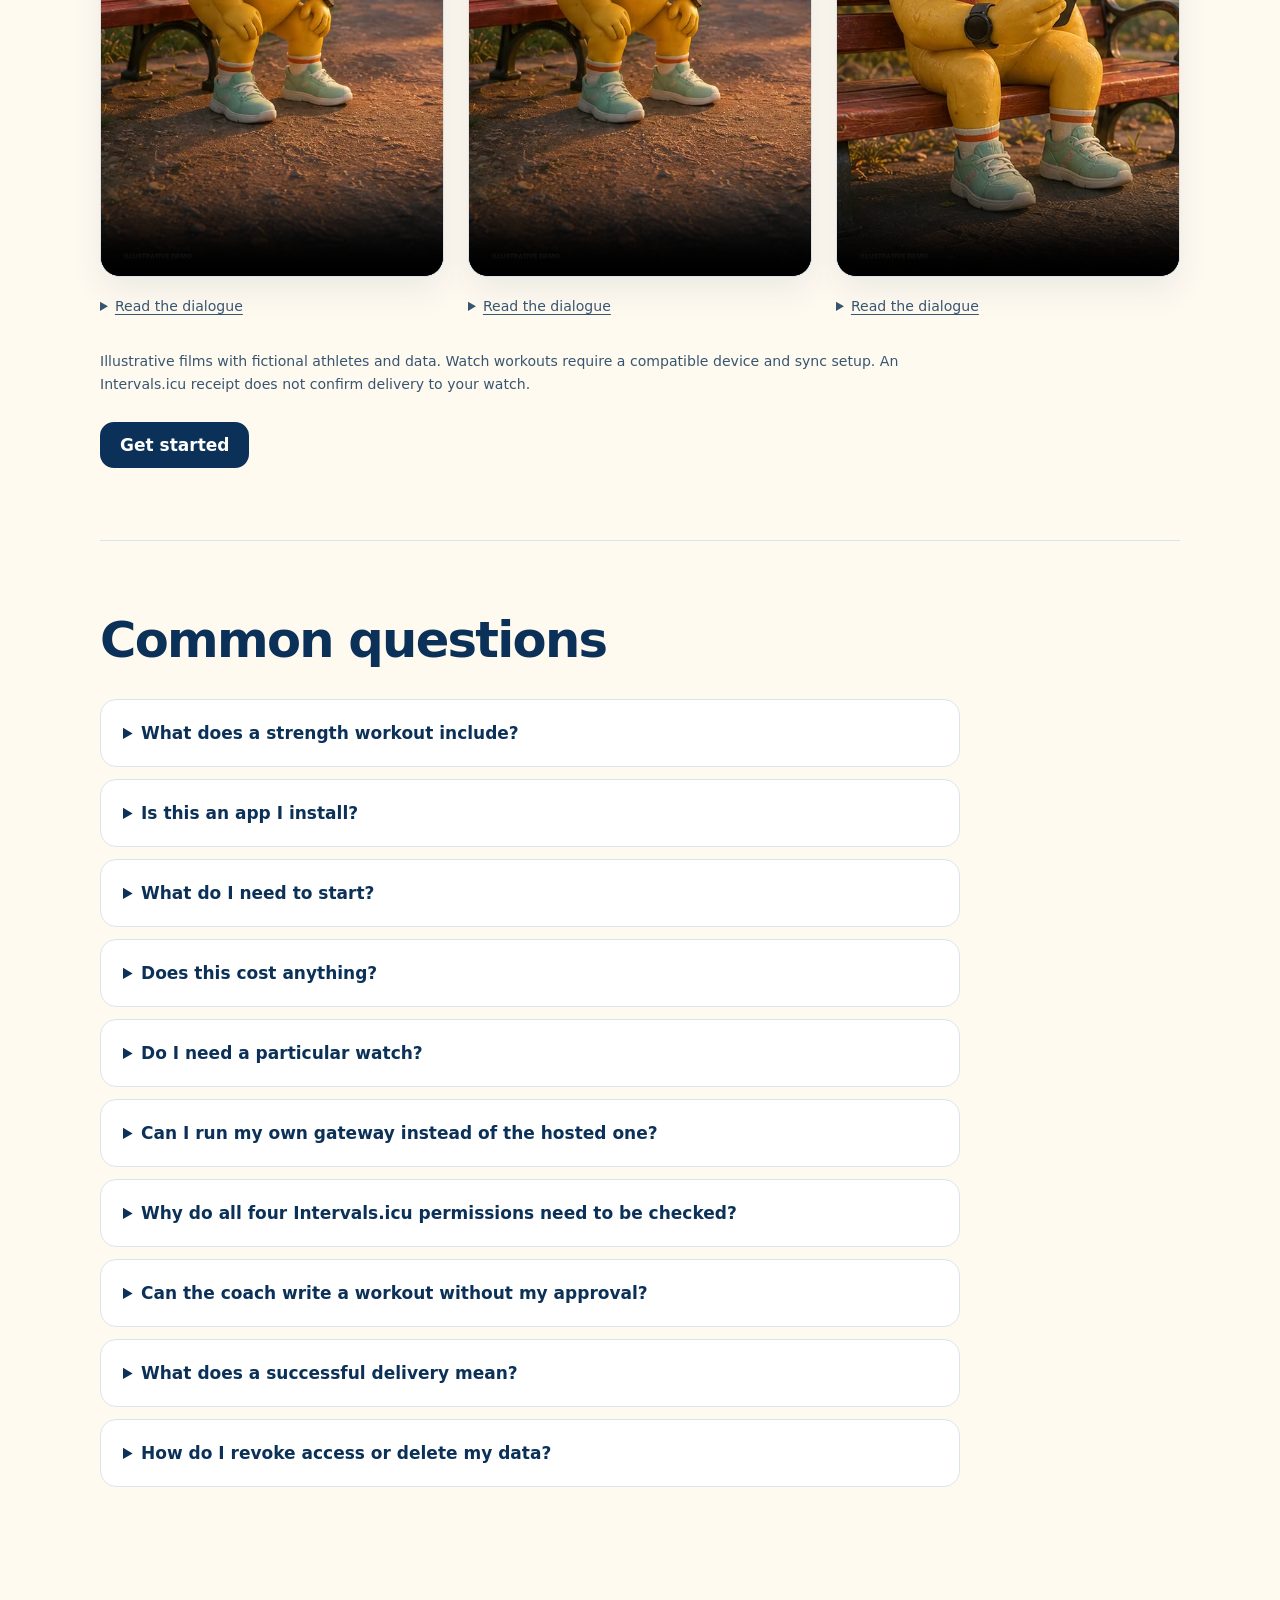
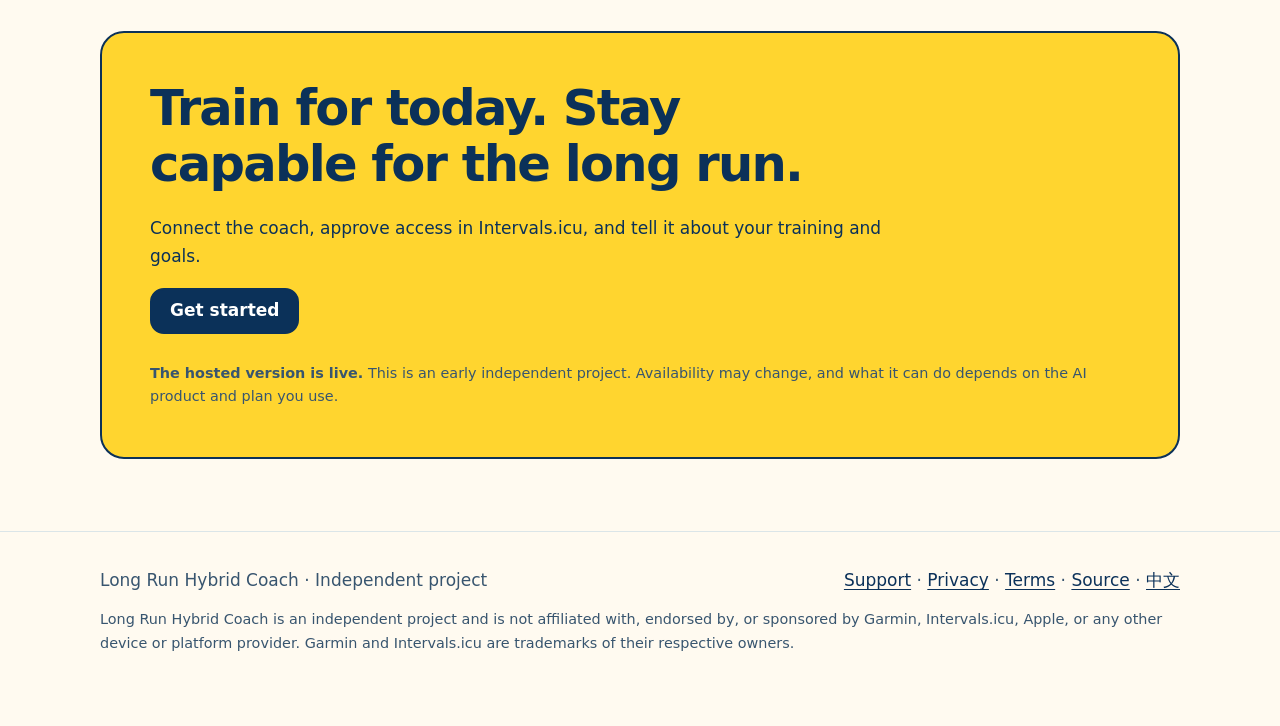
==== commit b8a6c7dd: "Delete the eyebrow that had become the line above it Second review round, on the corrected diff. Tri" ====
--- a/index.html
+++ b/index.html
@@ -33,10 +33,9 @@
     <main>
       <div class="hero">
         <div>
-          <span class="eyebrow">Pace &amp; Stay Strong</span>
           <h1>Running and lifting,<br>in one plan.</h1>
           <p class="product-name">Long Run Hybrid Coach</p>
-          <p class="lede">An AI coach for people who run, lift, and keep having to choose between the two.</p>
+          <p class="lede">An AI coach for people who run and lift, and keep having to choose between the two.</p>
           <ul class="value-points">
             <li>It reads <strong>the sessions you actually finished</strong>, rather than writing a fresh generic week every time you ask.</li>
             <li>Trained hard, or lost a day? You <strong>adjust that plan</strong> — you do not start over.</li>
@@ -157,7 +156,7 @@
           </details>
           <details>
             <summary>What do I need to start?</summary>
-            <p>Nothing, if you only want to <a href="demo.html">try it</a> — that needs no account. To connect your own training you need an <a href="https://intervals.icu">Intervals.icu account</a> and an AI account with connector access. Start with Claude; its free plan allows one custom connector. The full ChatGPT flow currently needs Business, Enterprise or Edu on the web and workspace approval. Go to <a href="#setup">Get started</a>.</p>
+            <p>Nothing, if you only want to <a href="demo.html">try it</a> — that needs no account. To connect your own training you need an <a href="https://intervals.icu">Intervals.icu account</a> and an AI account with connector access. Start with Claude; its free plan allows one custom connector. The full ChatGPT flow currently needs Business, Enterprise or Edu on the web and workspace approval. See <a href="#setup">Get started</a>.</p>
           </details>
           <details>
             <summary>Does this cost anything?</summary>
@@ -170,7 +169,7 @@
           </details>
           <details>
             <summary>Can I run my own gateway instead of the hosted one?</summary>
-            <p>Yes. Self-hosting runs the exact same product with your own Intervals.icu OAuth credentials and your own storage. Most people should use the hosted address under <a href="#setup">Get started</a>.</p>
+            <p>Yes. Self-hosting runs the exact same product with your own Intervals.icu OAuth credentials and your own storage. Most people should use the hosted address in <a href="#setup">Get started</a>.</p>
           </details>
           <details id="permissions">
             <summary>Why do all four Intervals.icu permissions need to be checked?</summary>
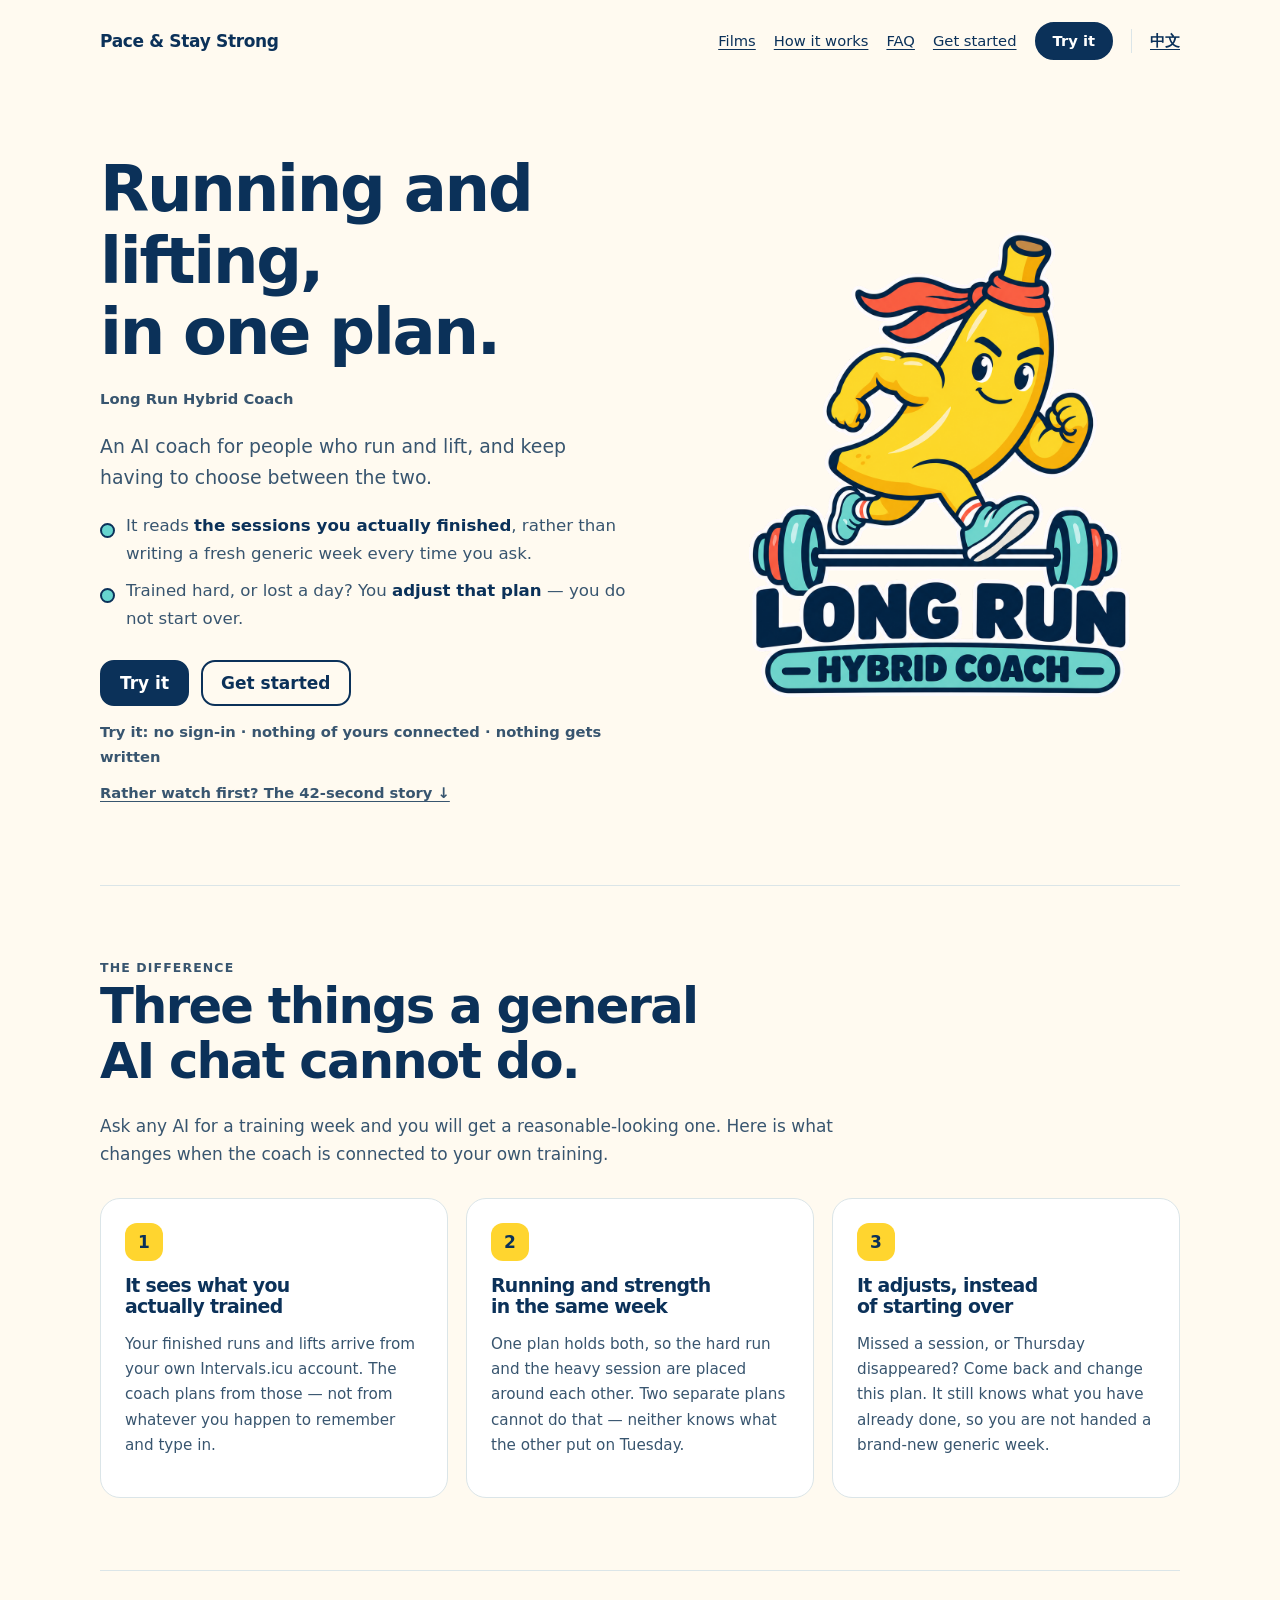
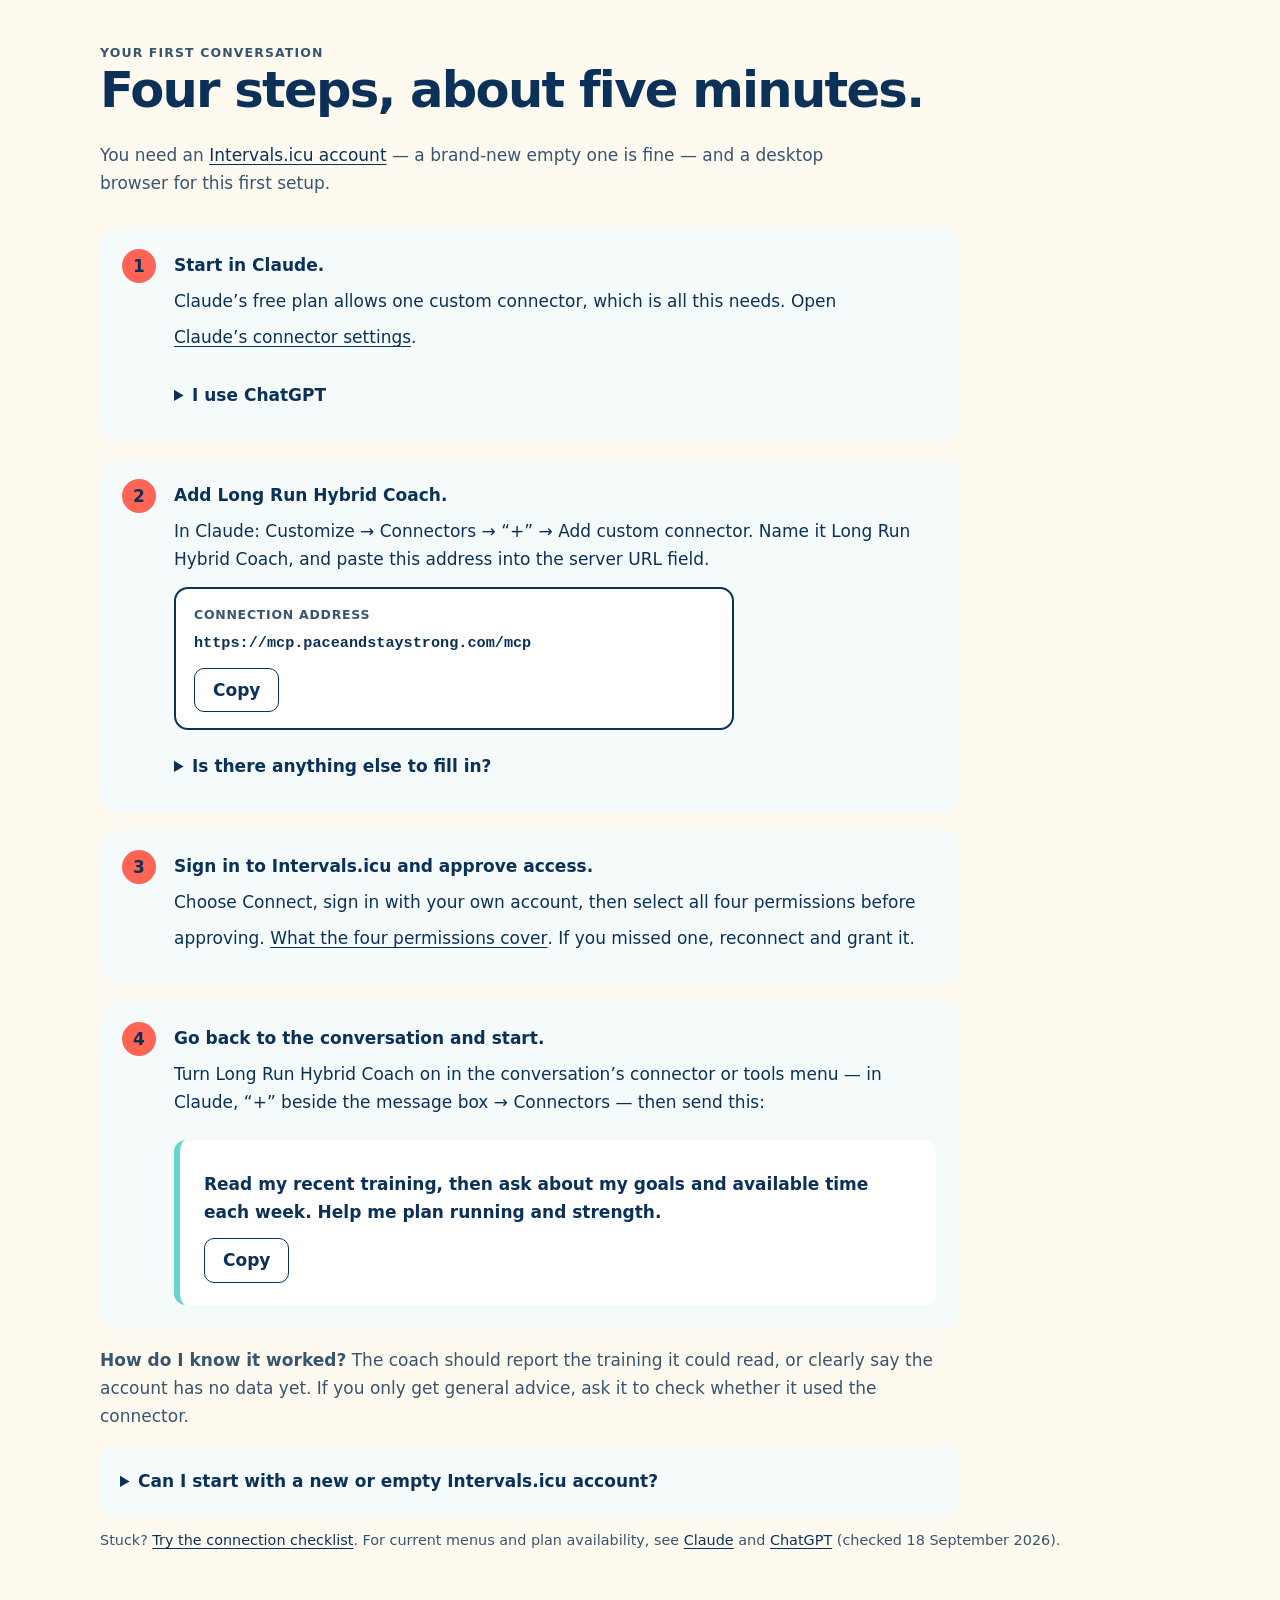
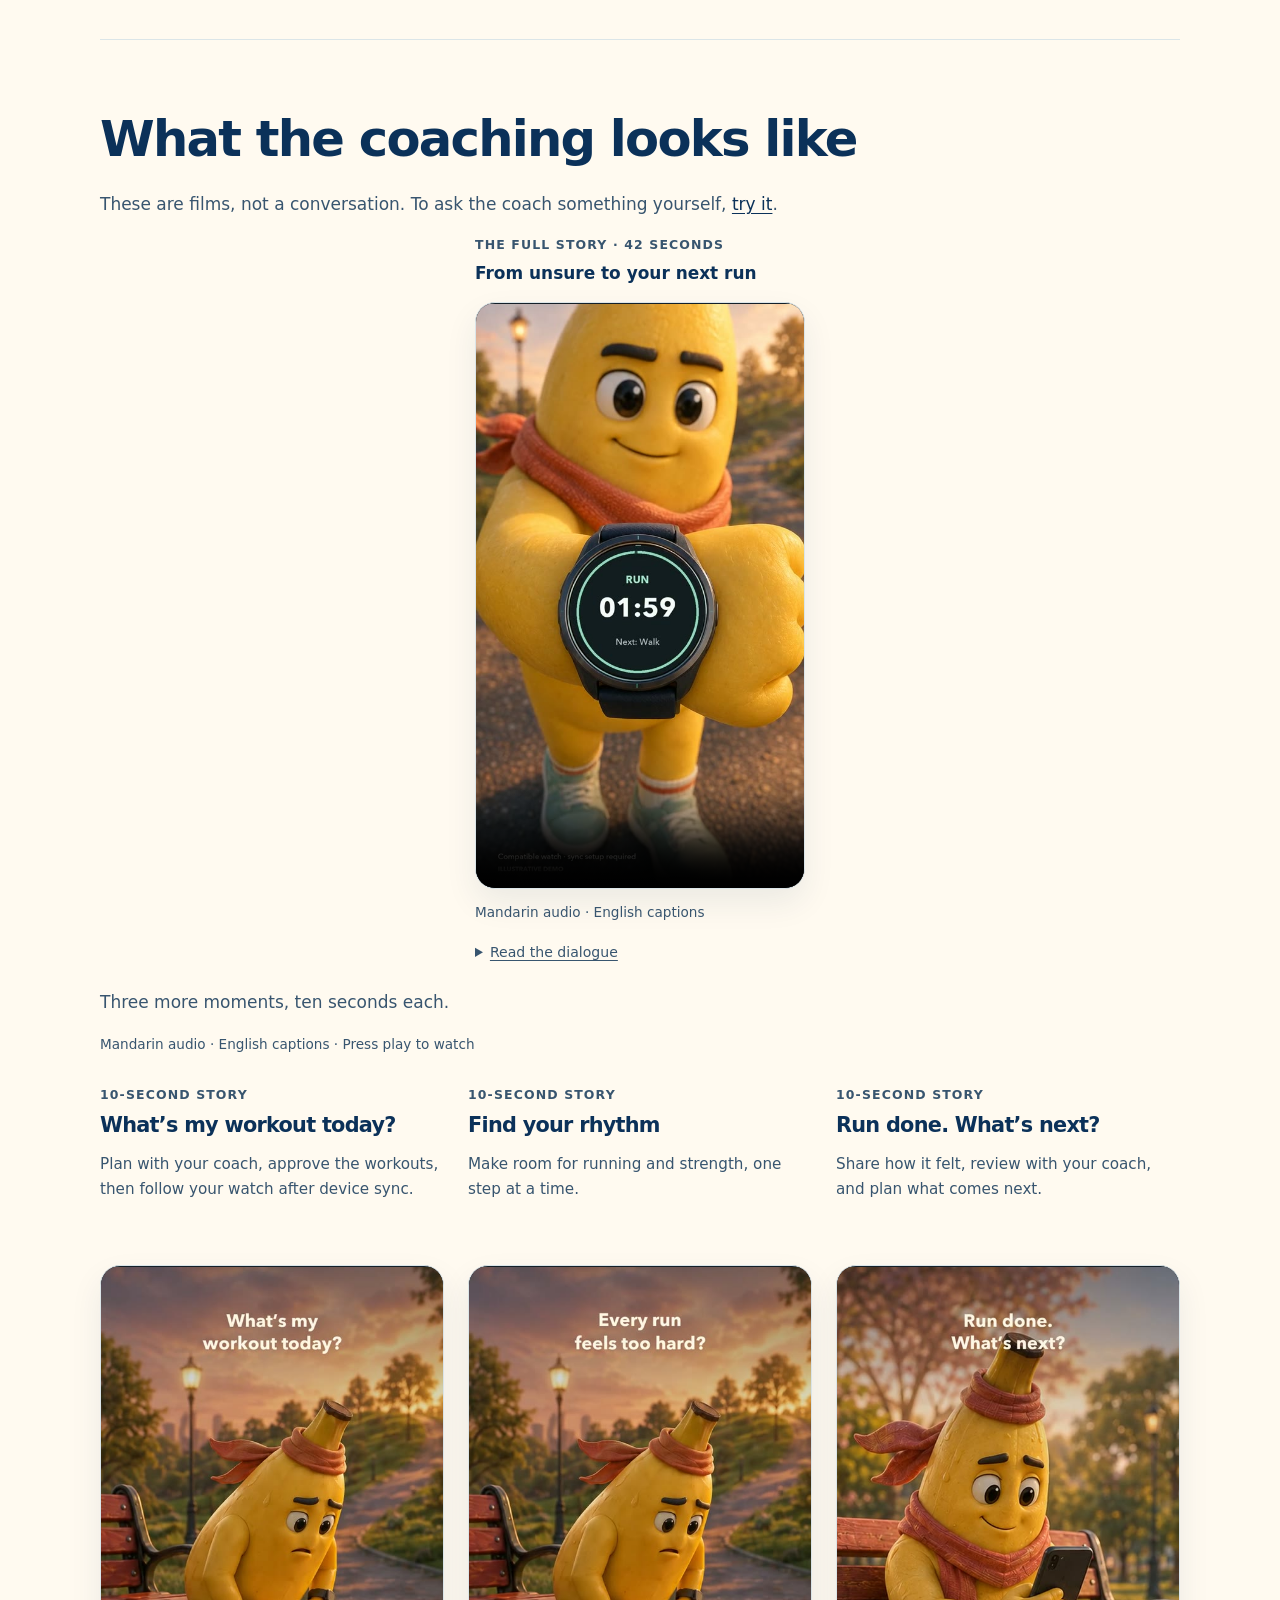
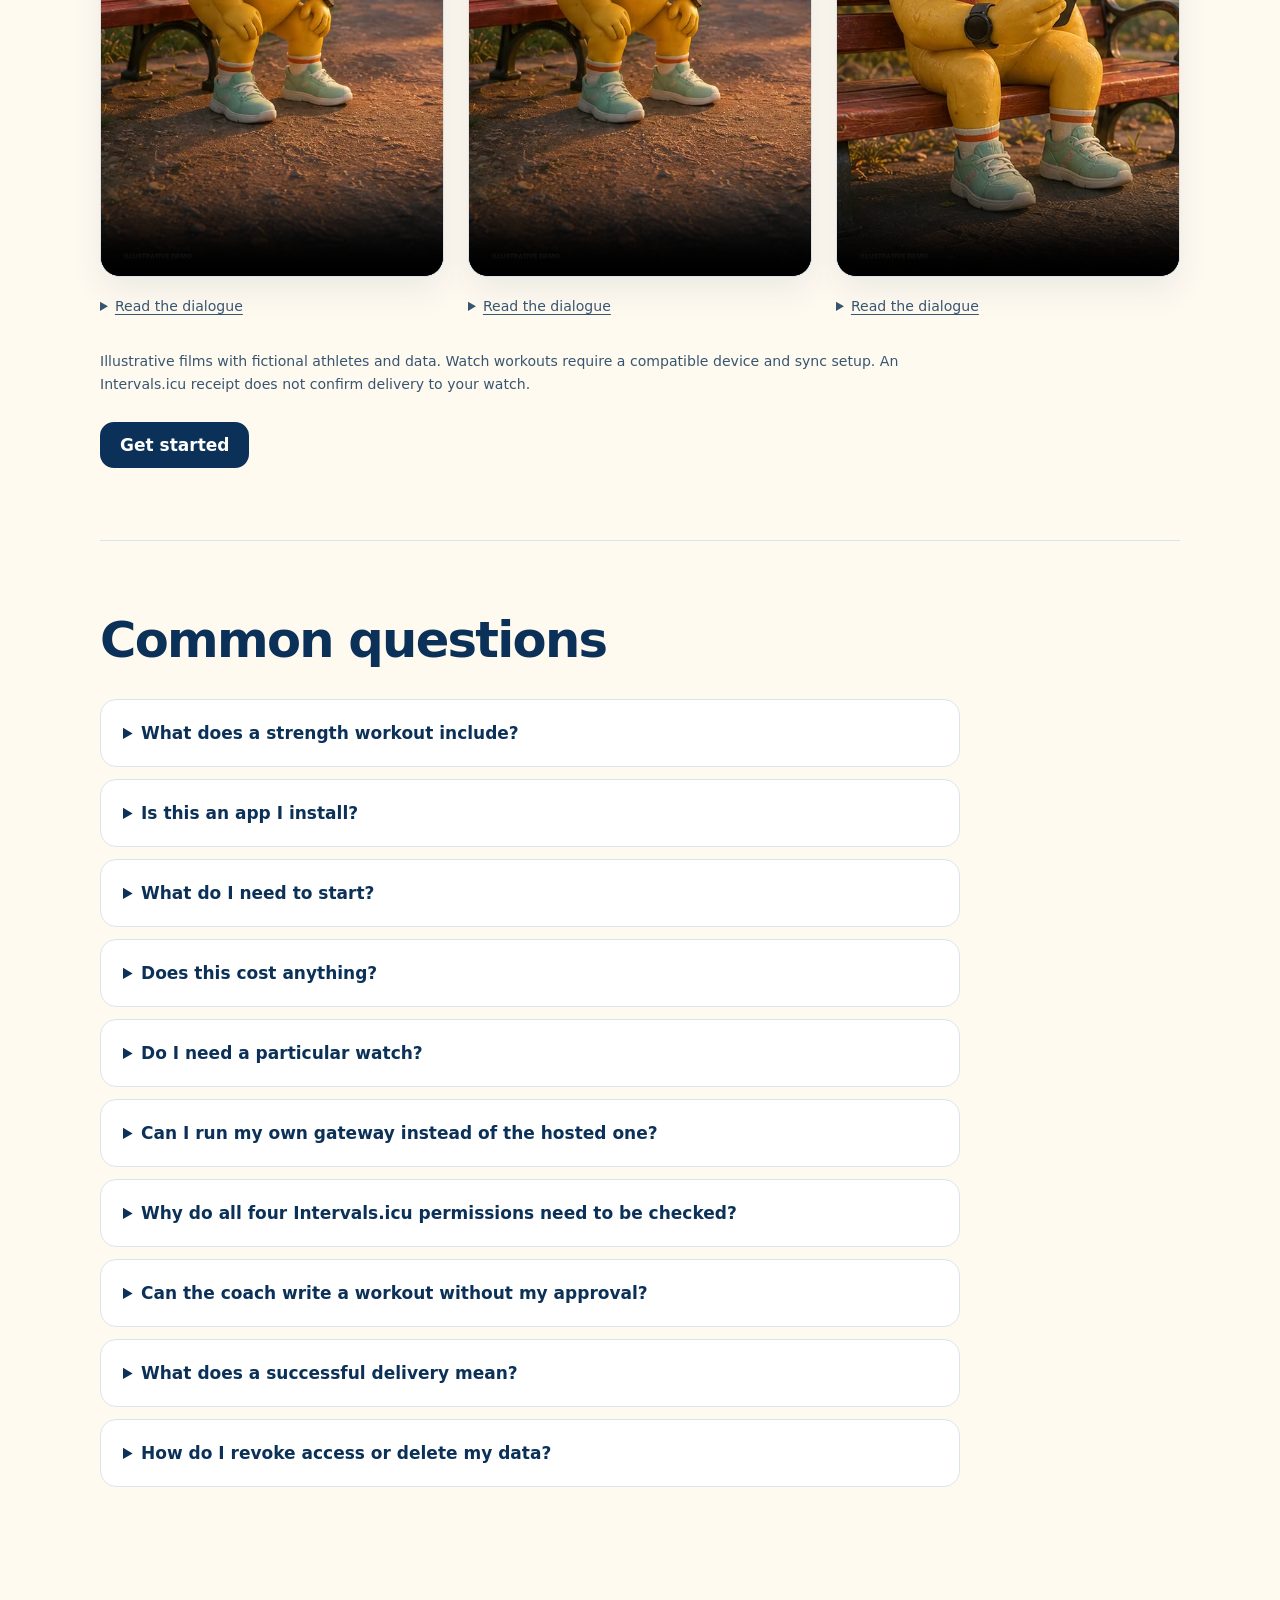
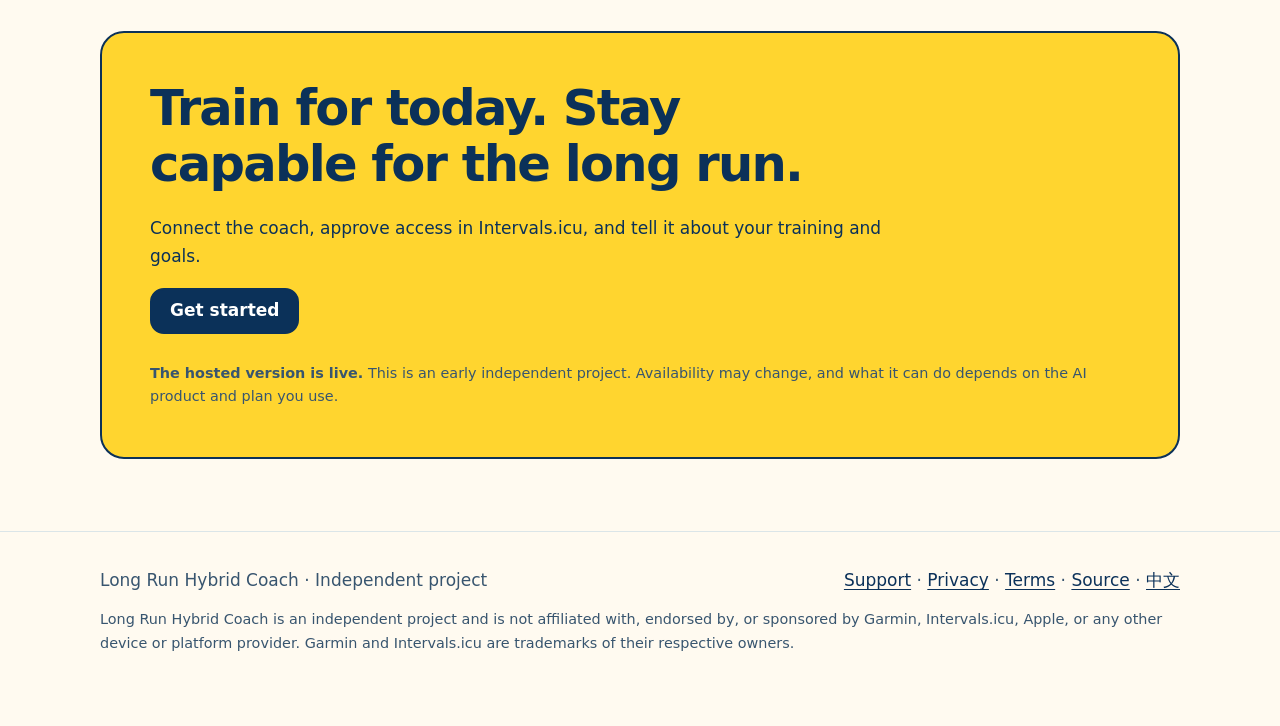
==== commit 88f7a5d3: "Stop section 1 from saying deletion needs no support request Three findings from the second review r" ====
--- a/index.html
+++ b/index.html
@@ -58,7 +58,7 @@
         <p class="section-copy" id="one-plan">Ask any AI for a training week and you will get a reasonable-looking one. Here is what changes when the coach is connected to your own training.</p>
         <div class="grid routine-grid">
           <article class="card"><div class="card-mark">1</div><h3>It sees what you actually trained</h3><p>Your finished runs and lifts arrive from your own Intervals.icu account. The coach plans from those — not from whatever you happen to remember and type in.</p></article>
-          <article class="card"><div class="card-mark">2</div><h3>Running and strength in the same week</h3><p>One plan holds both, so the hard run and the heavy session are kept apart. Two separate plans cannot do that — neither knows what the other put on Tuesday.</p></article>
+          <article class="card"><div class="card-mark">2</div><h3>Running and strength in the same week</h3><p>One plan holds both, so the hard run and the heavy session are placed around each other. Two separate plans cannot do that — neither knows what the other put on Tuesday.</p></article>
           <article class="card"><div class="card-mark">3</div><h3>It adjusts, instead of starting over</h3><p>Missed a session, or Thursday disappeared? Come back and change this plan. It still knows what you have already done, so you are not handed a brand-new generic week.</p></article>
         </div>
       </section>
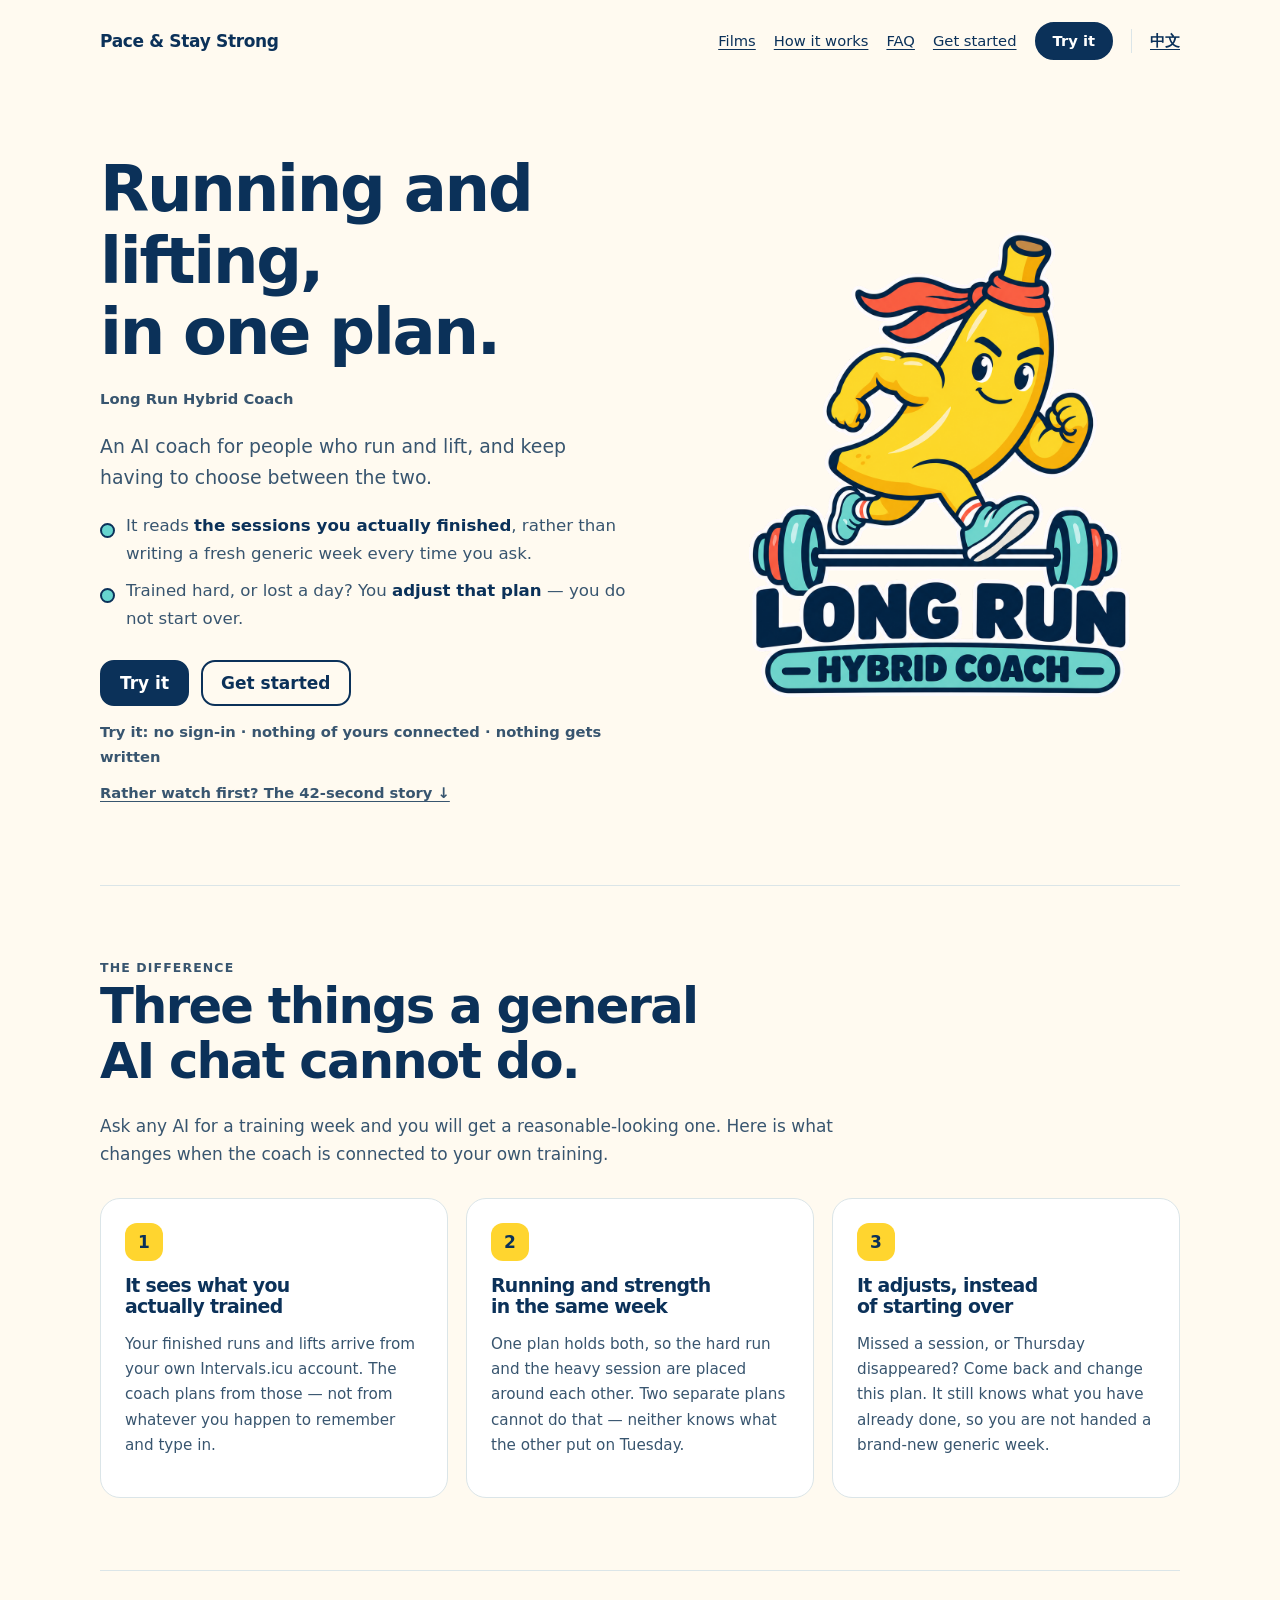
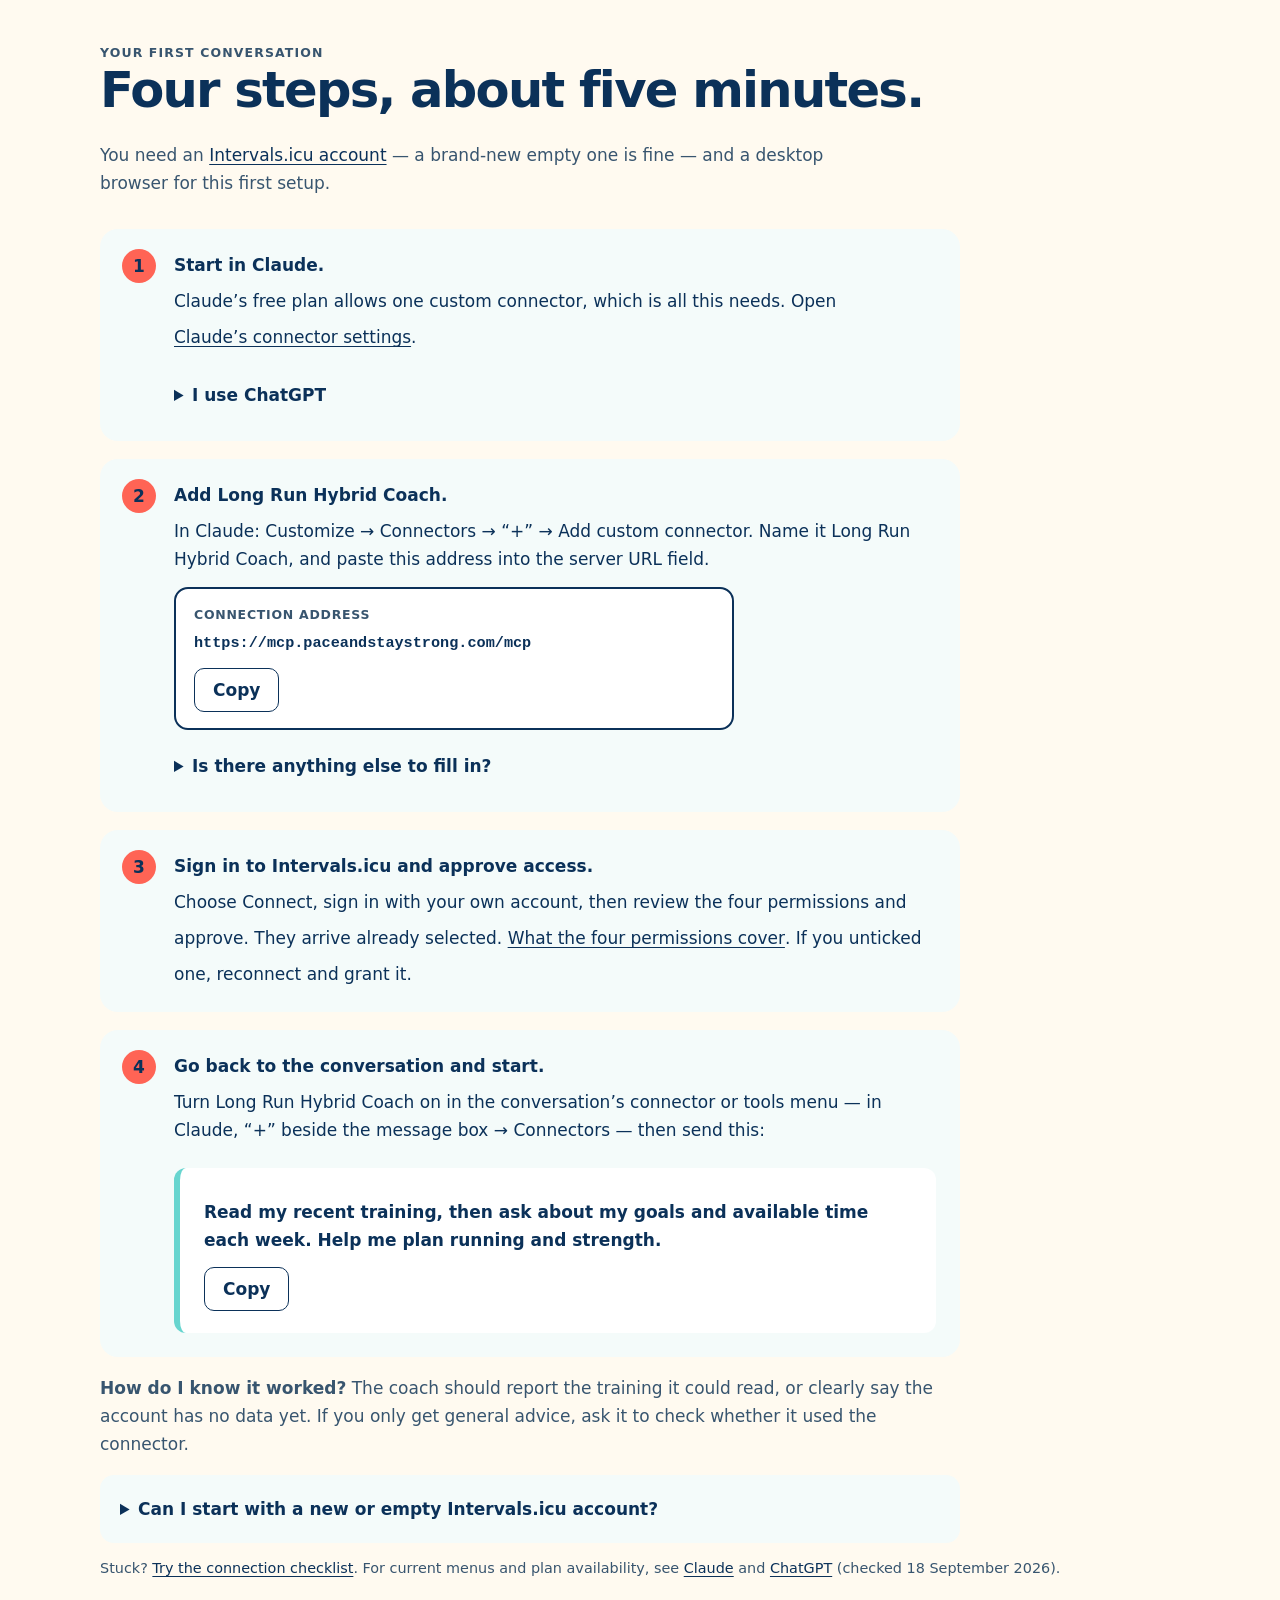
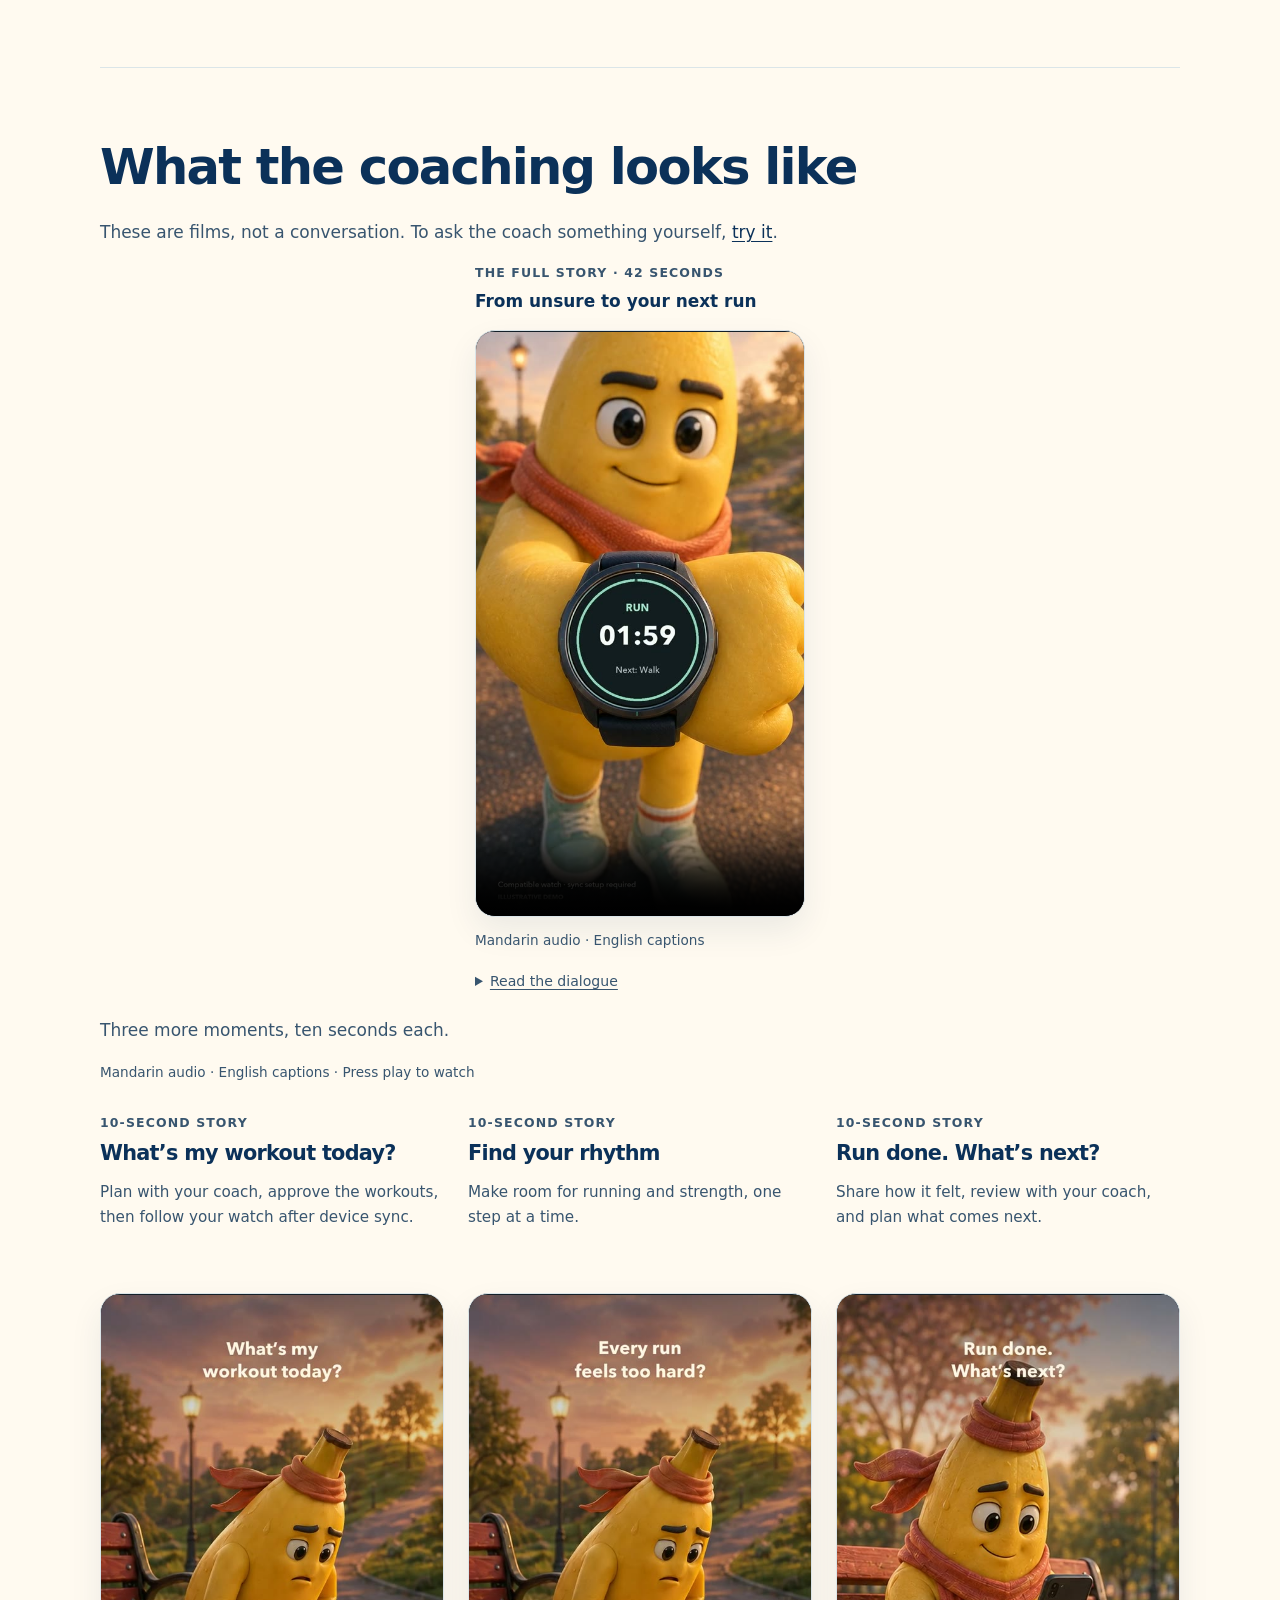
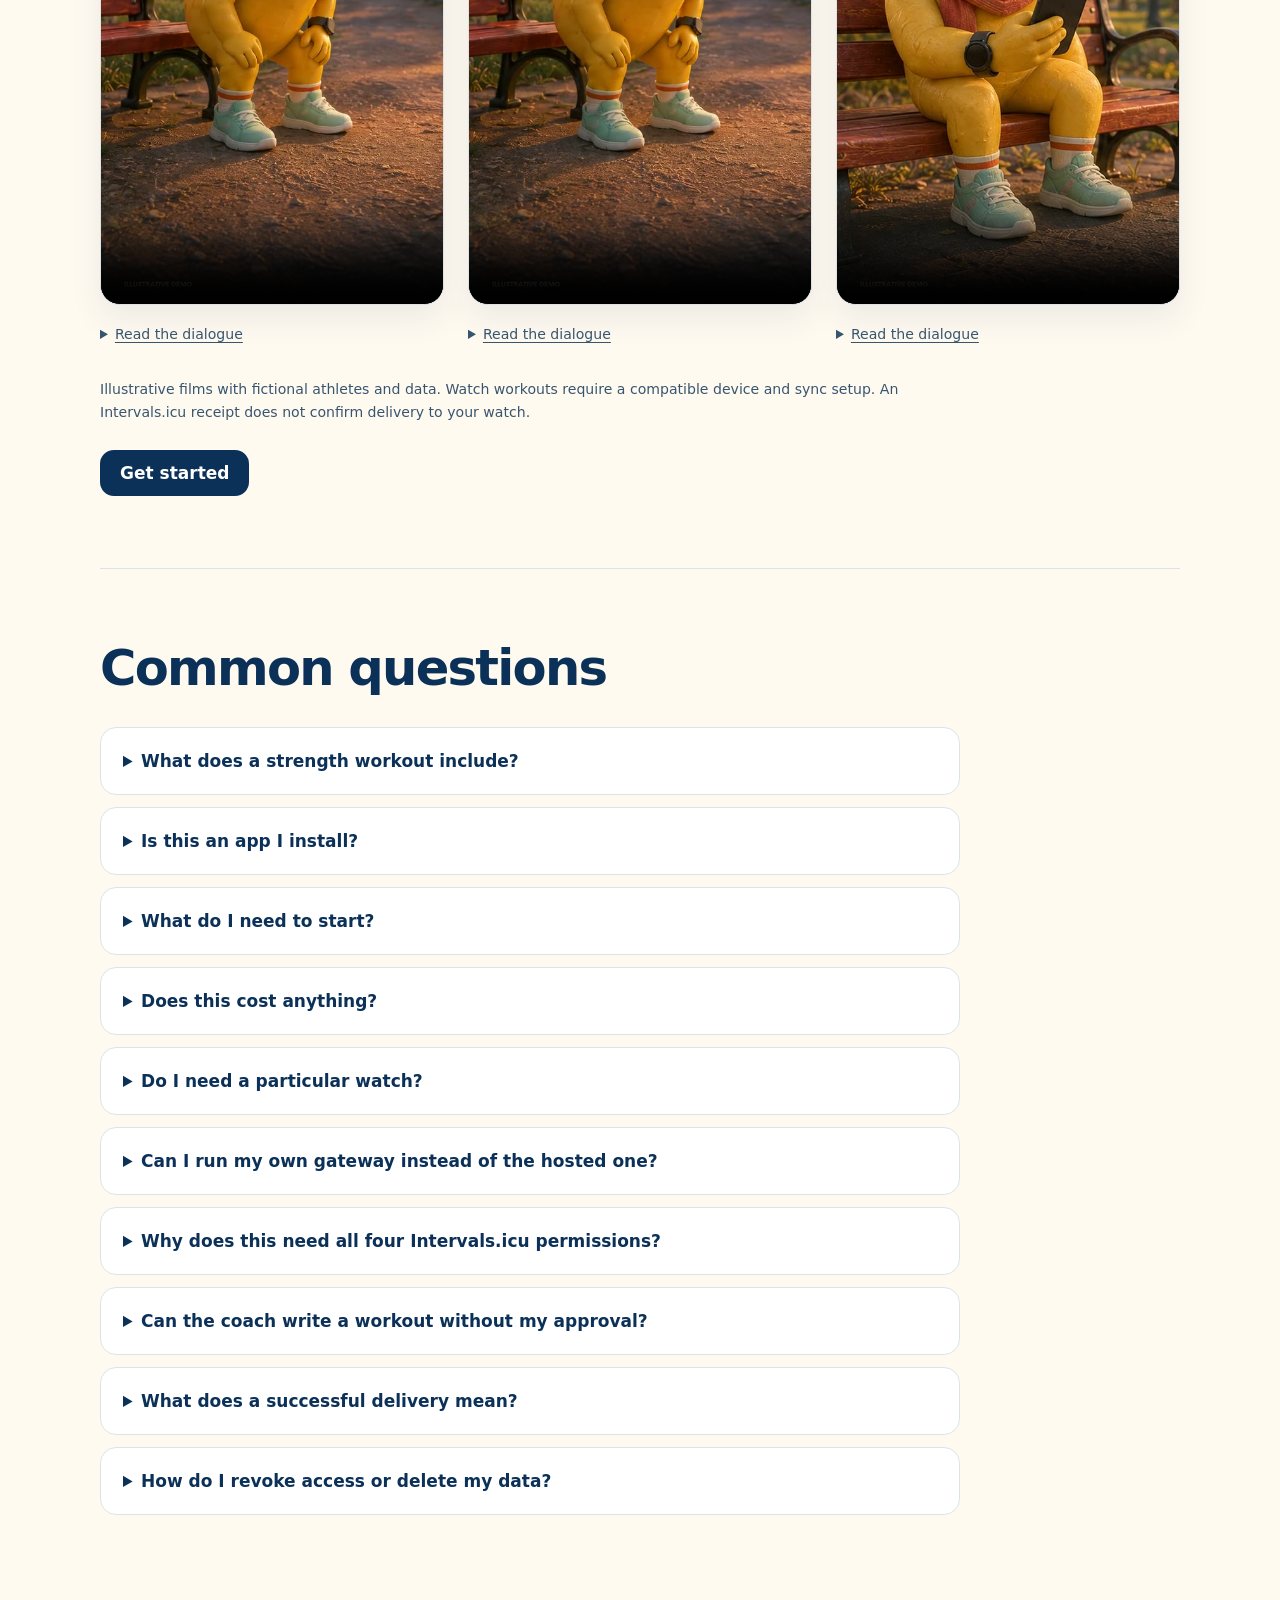
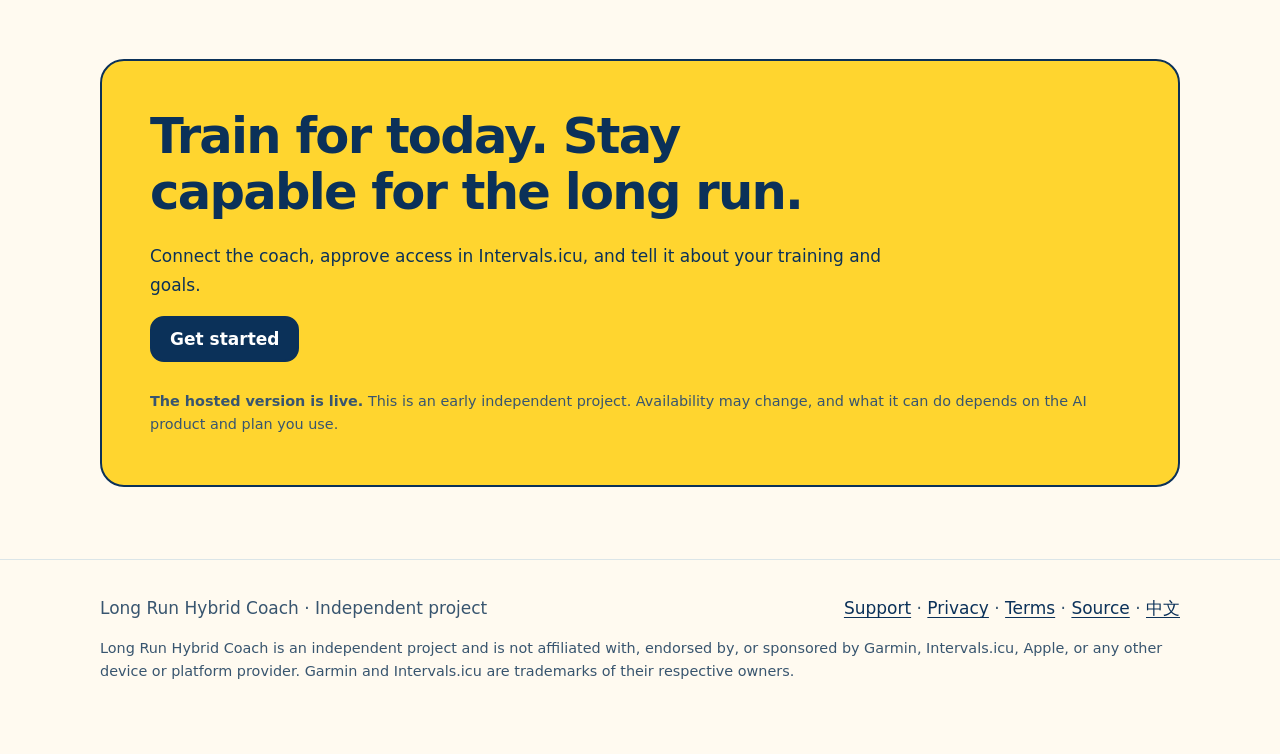
==== commit 19973fd0: "Say what ChatGPT can do, and stop the demo panel contradicting the coach Four copy corrections, both" ====
--- a/index.html
+++ b/index.html
@@ -70,7 +70,7 @@
         <ol class="steps setup-steps" role="list">
           <li class="step" id="client-options"><strong>Start in Claude.</strong>
             <p>Claude’s free plan allows one custom connector, which is all this needs. Open <a href="https://claude.ai/customize/connectors">Claude’s connector settings</a>.</p>
-            <details class="setup-detail"><summary>I use ChatGPT</summary><p>The full coaching flow currently needs Business, Enterprise or Edu on the web, with custom MCP read-and-write access enabled by your workspace. Follow <a href="https://help.openai.com/en/articles/12584461-developer-mode-and-mcp-apps-in-chatgpt">ChatGPT’s setup instructions</a> to add a custom app through Apps / developer mode. Read-and-fetch access alone cannot save plans or send workouts, so on a personal plan start with Claude.</p></details>
+            <details class="setup-detail"><summary>I use ChatGPT</summary><p>A personal plan — ChatGPT Pro — can add this coach as a custom app through Apps / developer mode, then read your training and work through a plan with you, preview included. Writing is the part it cannot finish: saving the plan, recording what you trained and sending workouts to your calendar need a Business, Enterprise or Edu workspace with full MCP write enabled. Follow <a href="https://help.openai.com/en/articles/12584461-developer-mode-and-mcp-apps-in-chatgpt">ChatGPT’s setup instructions</a> to add the app. For the whole flow today, start with Claude.</p></details>
           </li>
           <li class="step"><strong>Add Long Run Hybrid Coach.</strong>
             <p>In Claude: Customize → Connectors → “+” → Add custom connector. Name it Long Run Hybrid Coach, and paste this address into the server URL field.</p>
@@ -82,7 +82,7 @@
             <details class="setup-detail"><summary>Is there anything else to fill in?</summary><p>No. There is no API key and no OAuth credential to enter — the address is the whole of it. On a team account, an administrator may have to enable custom connectors before the option appears.</p></details>
           </li>
           <li class="step"><strong>Sign in to Intervals.icu and approve access.</strong>
-            <p>Choose Connect, sign in with your own account, then select all four permissions before approving. <a href="#permissions">What the four permissions cover</a>. If you missed one, reconnect and grant it.</p>
+            <p>Choose Connect, sign in with your own account, then review the four permissions and approve. They arrive already selected. <a href="#permissions">What the four permissions cover</a>. If you unticked one, reconnect and grant it.</p>
           </li>
           <li class="step"><strong>Go back to the conversation and start.</strong>
             <p>Turn Long Run Hybrid Coach on in the conversation’s connector or tools menu — in Claude, “+” beside the message box → Connectors — then send this:</p>
@@ -156,7 +156,7 @@
           </details>
           <details>
             <summary>What do I need to start?</summary>
-            <p>Nothing, if you only want to <a href="demo.html">try it</a> — that needs no account. To connect your own training you need an <a href="https://intervals.icu">Intervals.icu account</a> and an AI account with connector access. Start with Claude; its free plan allows one custom connector. The full ChatGPT flow currently needs Business, Enterprise or Edu on the web and workspace approval. See <a href="#setup">Get started</a>.</p>
+            <p>Nothing, if you only want to <a href="demo.html">try it</a> — that needs no account. To connect your own training you need an <a href="https://intervals.icu">Intervals.icu account</a> and an AI account with connector access. Start with Claude; its free plan allows one custom connector and covers the whole flow. ChatGPT works too, with limits worth reading first — see <a href="#client-options">Get started</a>.</p>
           </details>
           <details>
             <summary>Does this cost anything?</summary>
@@ -172,8 +172,8 @@
             <p>Yes. Self-hosting runs the exact same product with your own Intervals.icu OAuth credentials and your own storage. Most people should use the hosted address in <a href="#setup">Get started</a>.</p>
           </details>
           <details id="permissions">
-            <summary>Why do all four Intervals.icu permissions need to be checked?</summary>
-            <p>They cover completed activities, wellness data, your training calendar, and athlete settings. Settings writes are limited to filling a missing threshold pace during a delivery you already confirmed; an existing value is not overwritten. Calendar workouts still require your approval. Reconnect to grant a permission you missed.</p>
+            <summary>Why does this need all four Intervals.icu permissions?</summary>
+            <p>They cover completed activities, wellness data, your training calendar, and athlete settings. Settings writes are limited to filling a missing threshold pace during a delivery you already confirmed; an existing value is not overwritten. Calendar workouts still require your approval. Reconnect to grant a permission you turned off.</p>
           </details>
           <details>
             <summary>Can the coach write a workout without my approval?</summary>
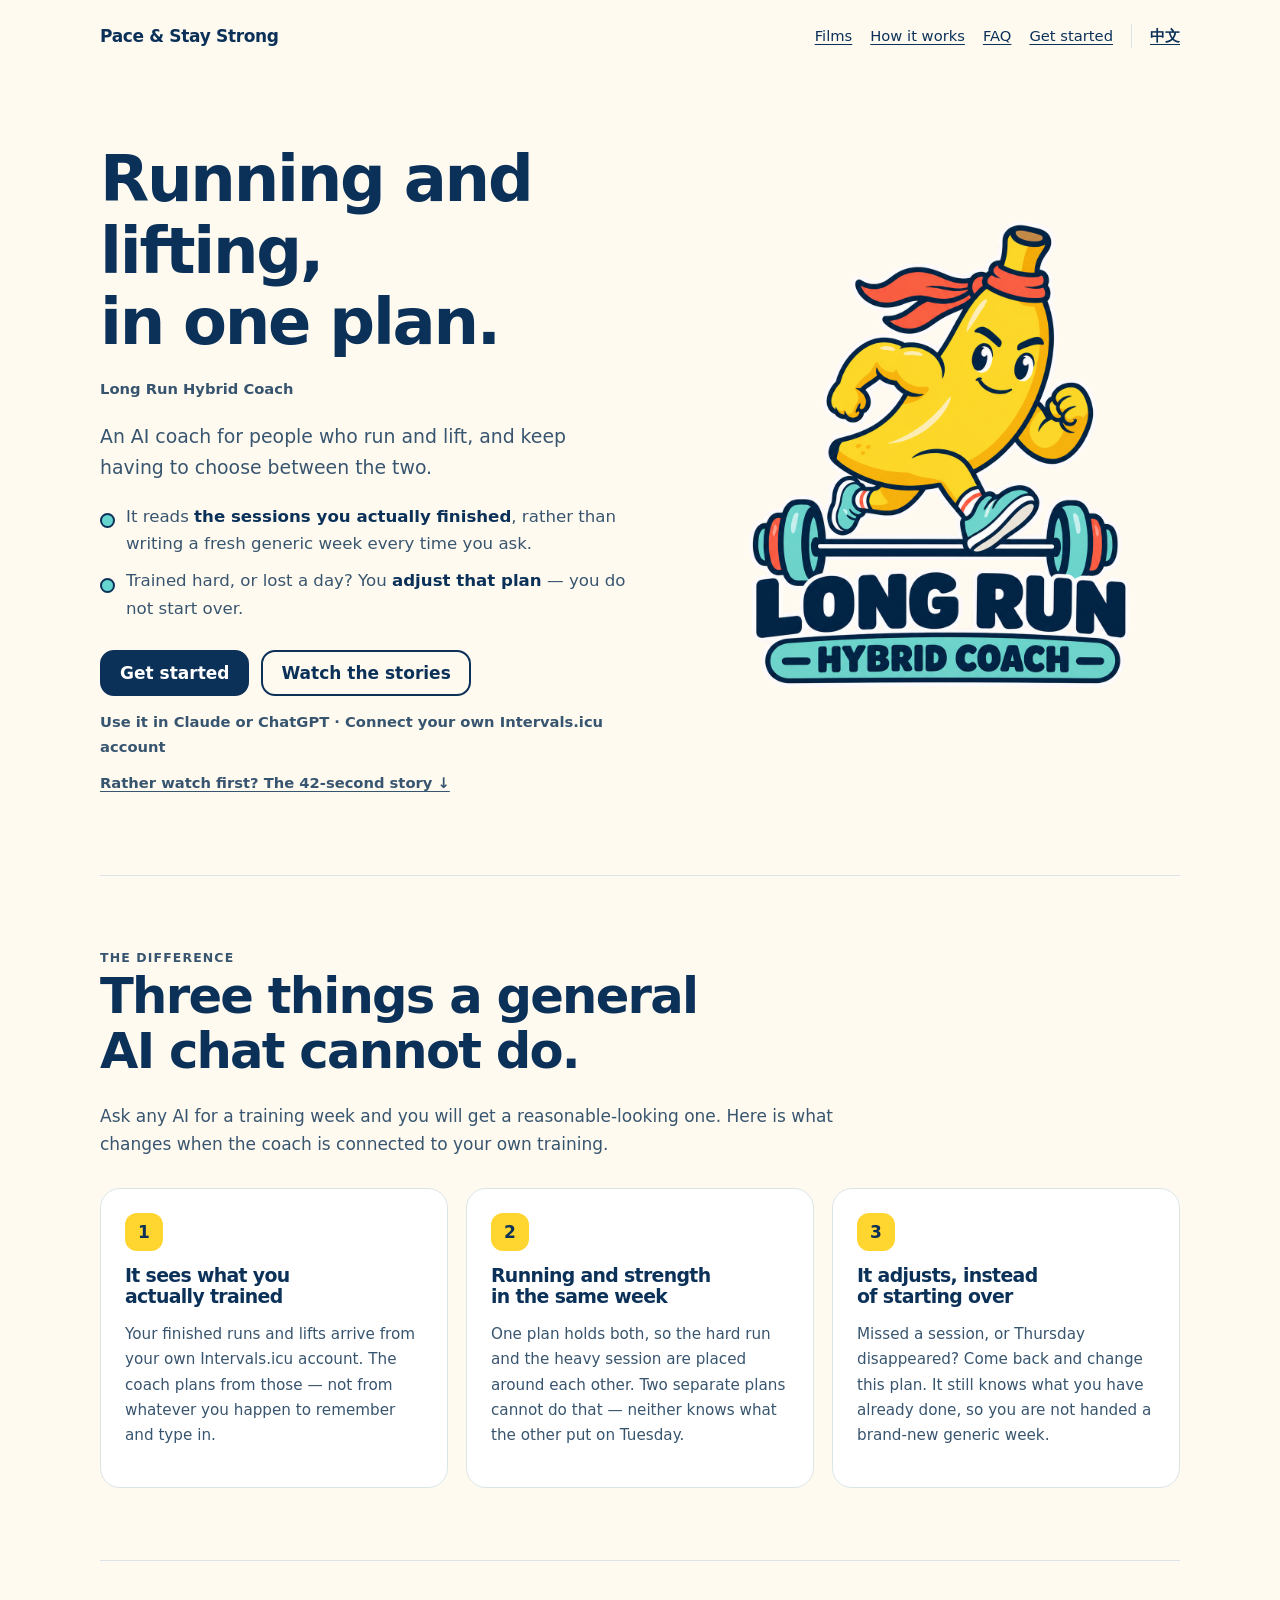
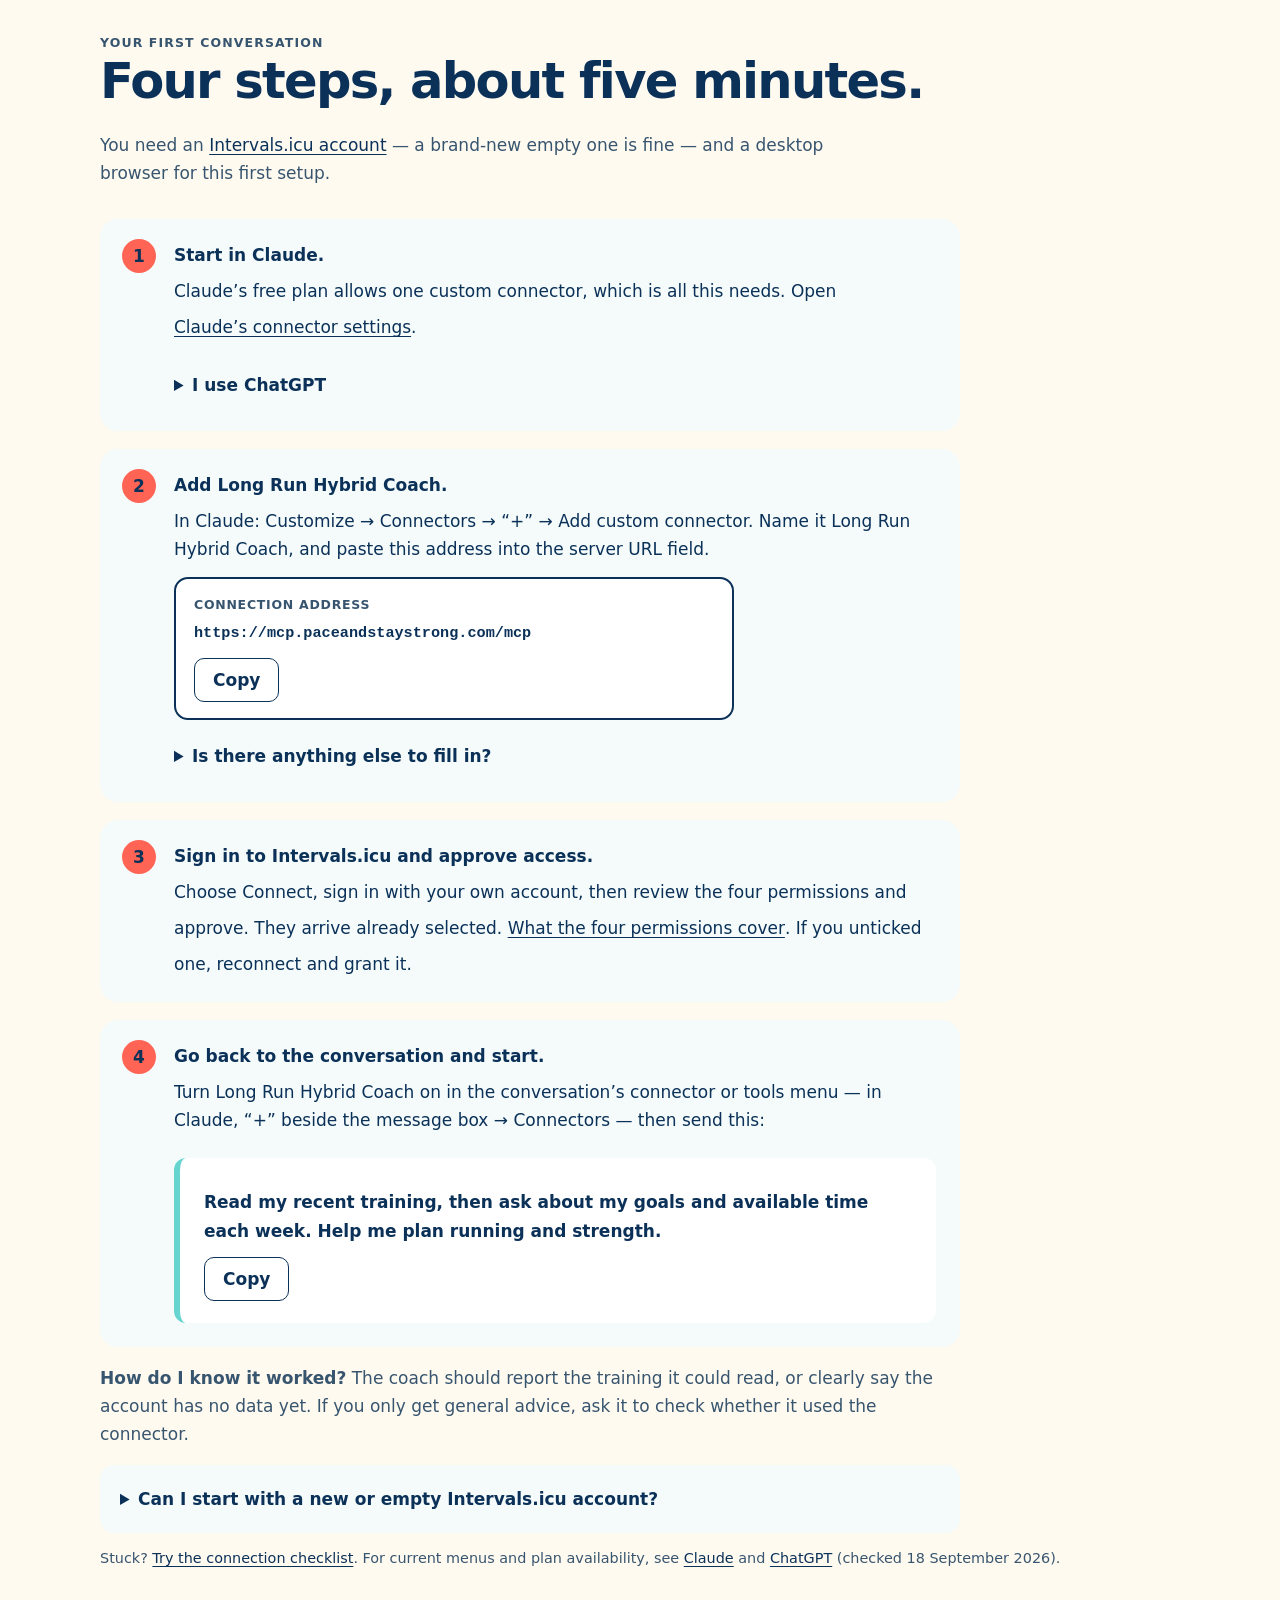
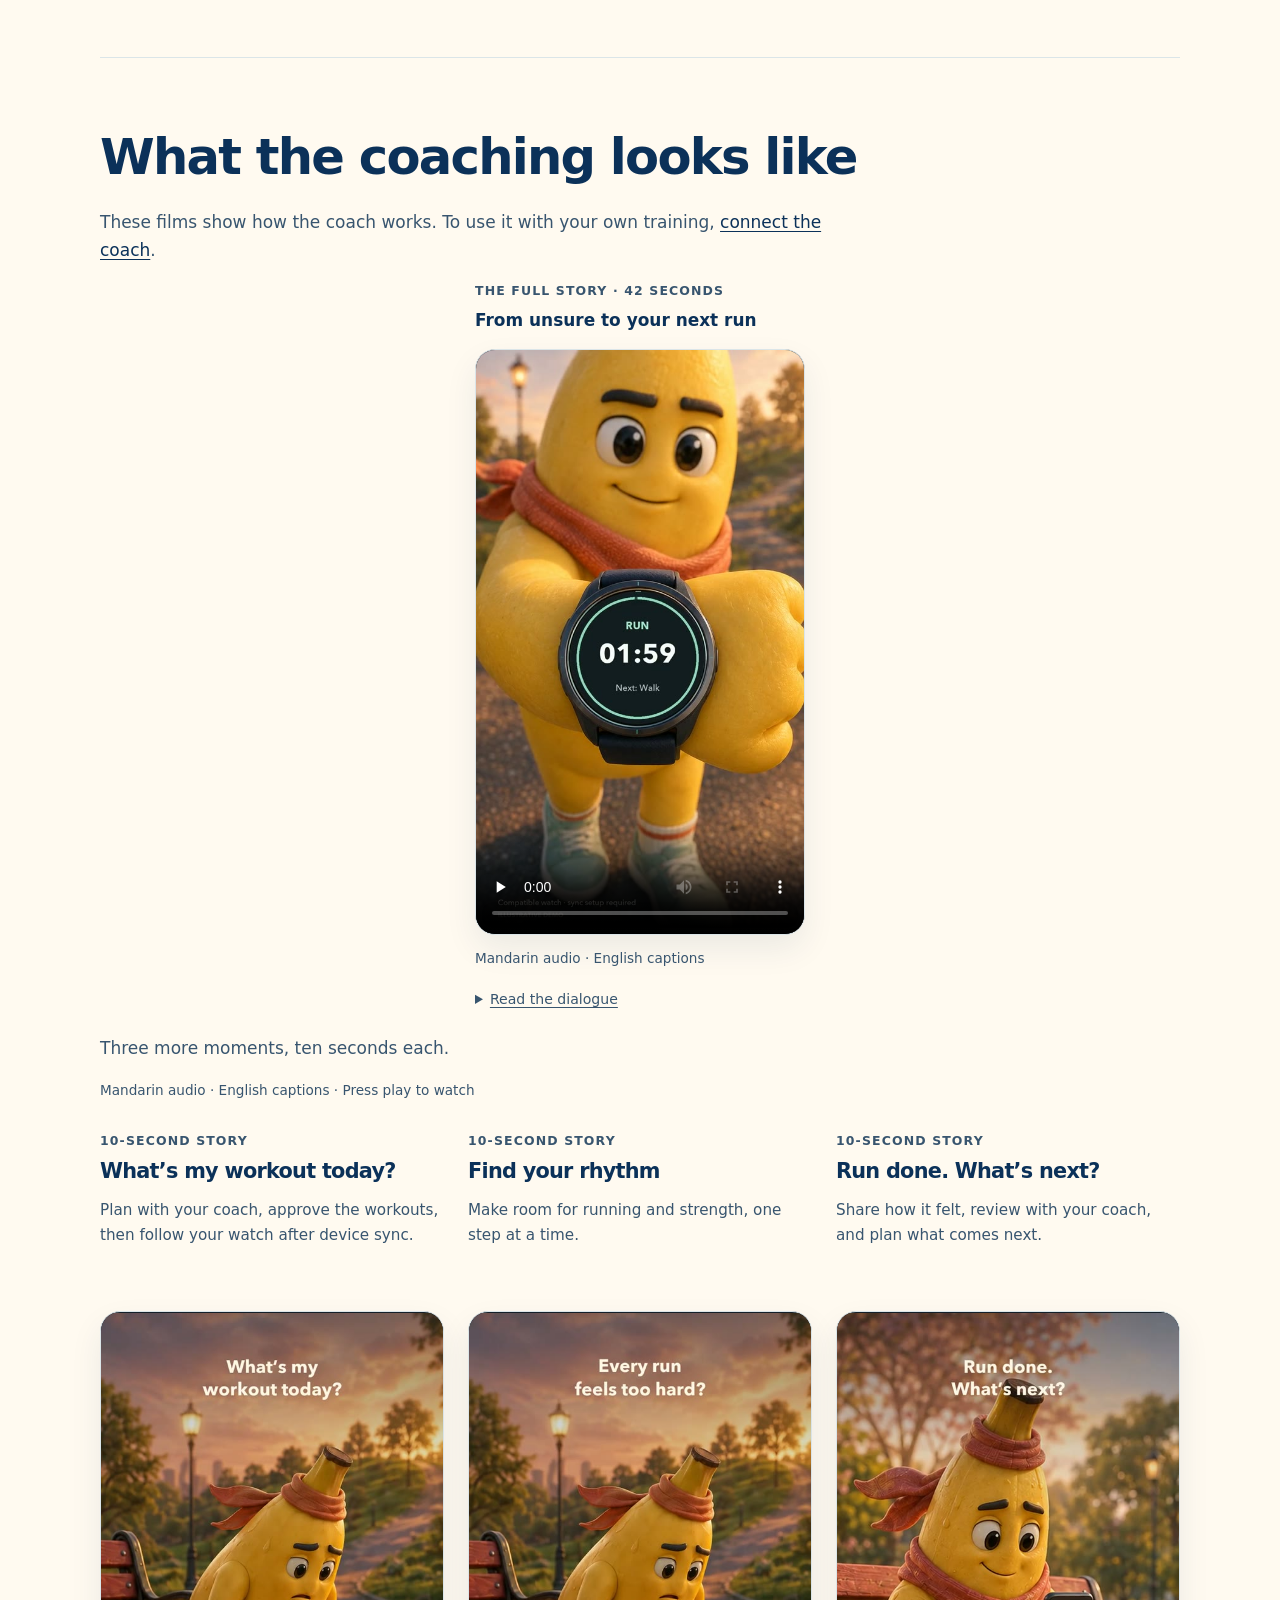
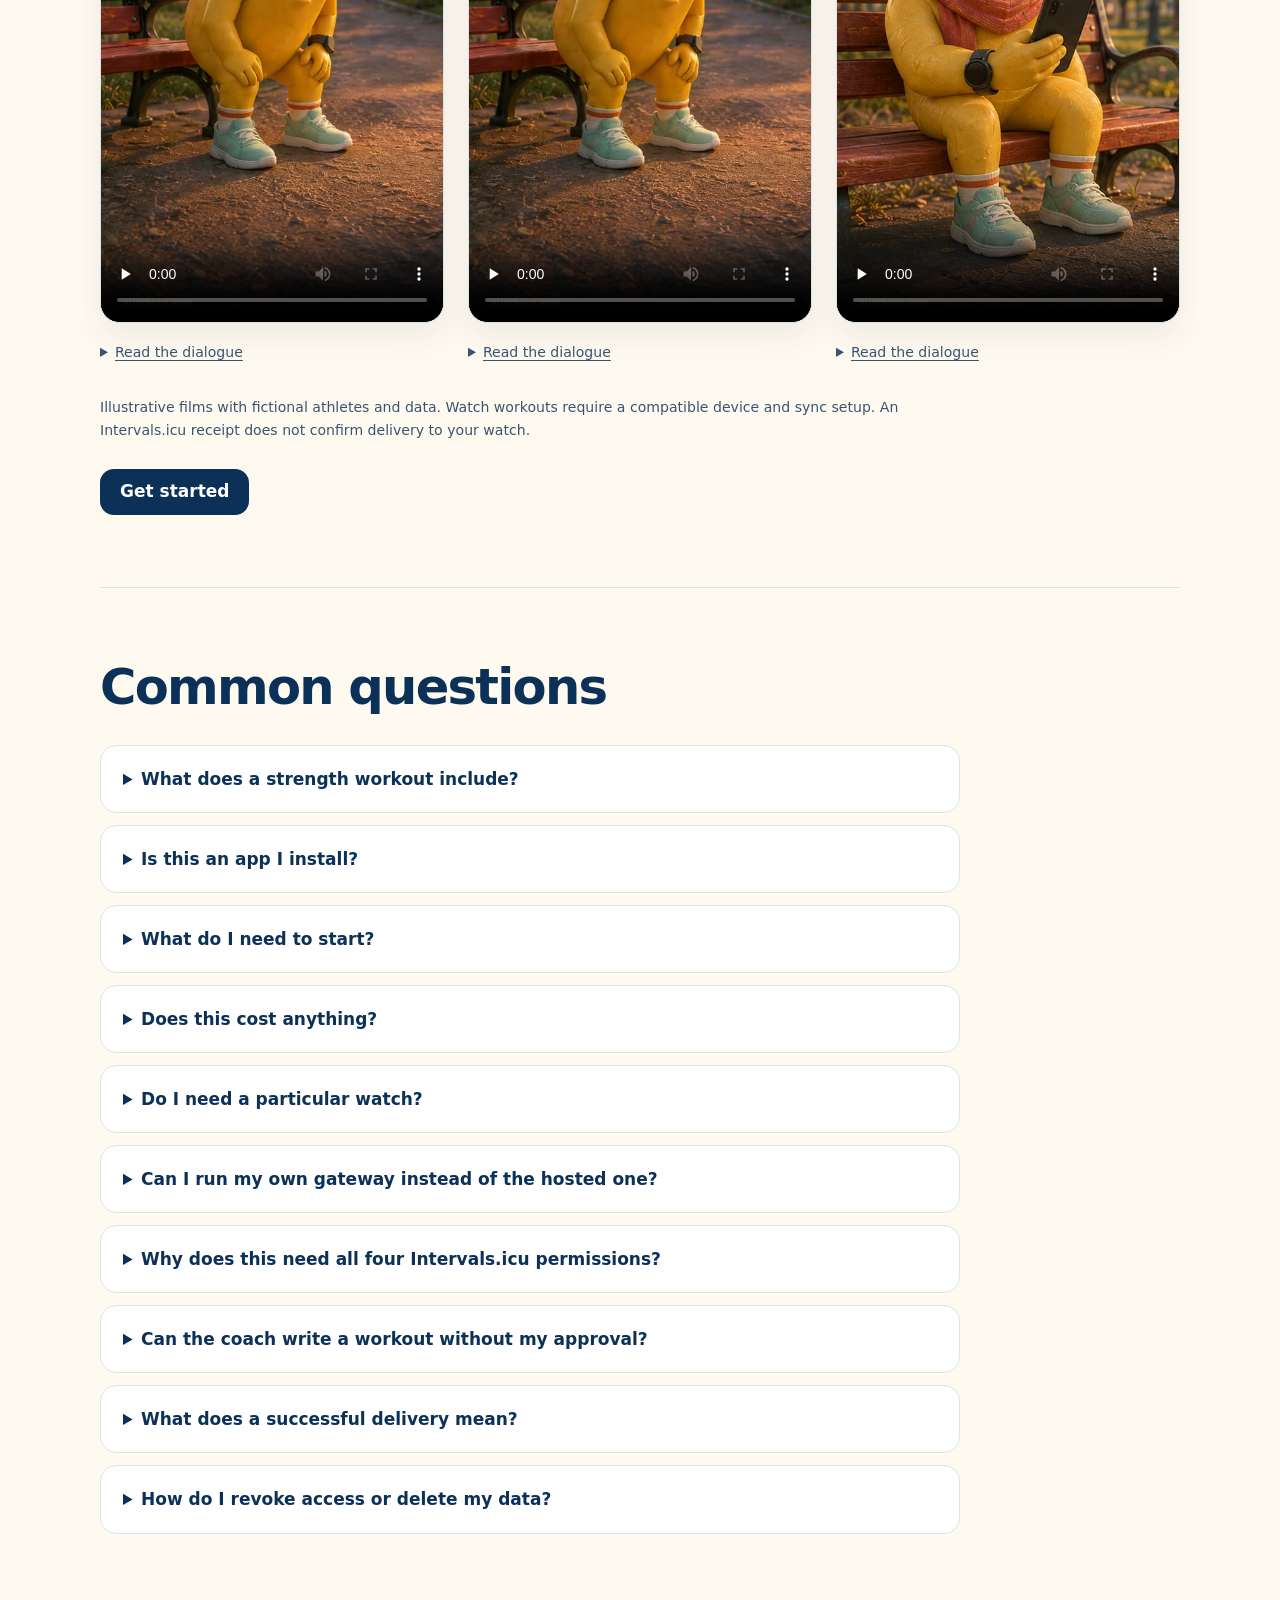
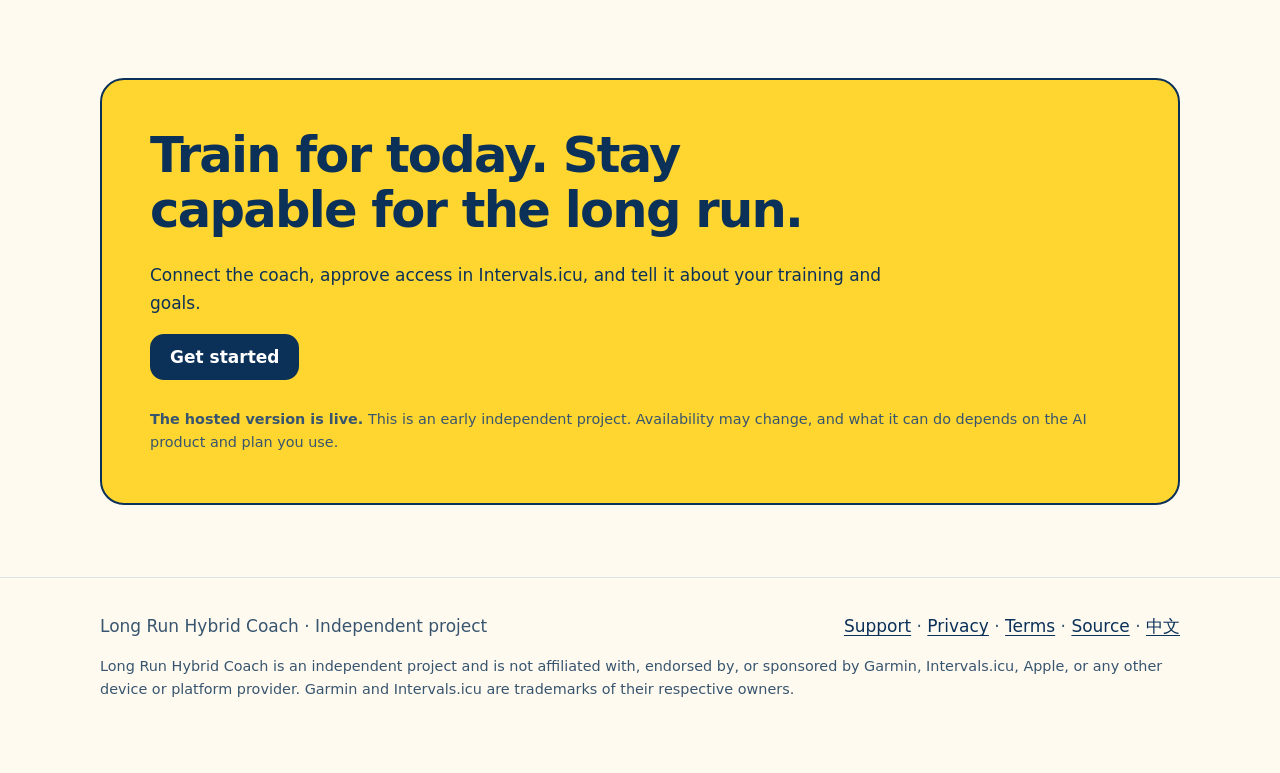
==== commit 19a8a88b: "Retire interactive demo and redirect visitors to setup" ====
--- a/index.html
+++ b/index.html
@@ -4,9 +4,9 @@
   <meta charset="utf-8">
   <meta name="viewport" content="width=device-width, initial-scale=1">
   <title>Long Run Hybrid Coach — Running and strength for the long run</title>
-  <meta name="description" content="Running and strength in one plan that reads what you actually trained, and changes with you. Try it in your browser first — no sign-in, nothing written.">
+  <meta name="description" content="Running and strength in one plan that reads what you actually trained, and changes with you. Connect it to Claude or ChatGPT to work with your own training.">
   <meta property="og:title" content="Long Run Hybrid Coach — an adaptive AI coach for runners who lift">
-  <meta property="og:description" content="Running and strength in one plan that reads what you actually trained, and changes with you. Try it in your browser first — no sign-in, nothing written.">
+  <meta property="og:description" content="Running and strength in one plan that reads what you actually trained, and changes with you. Connect it to Claude or ChatGPT to work with your own training.">
   <meta property="og:url" content="https://paceandstaystrong.com/">
   <meta property="og:image" content="https://paceandstaystrong.com/assets/long-run-hybrid-coach-logo.png">
   <link rel="alternate" hreflang="en" href="https://paceandstaystrong.com/">
@@ -25,7 +25,6 @@
         <a href="#how-it-works">How it works</a>
         <a href="#what-you-connect">FAQ</a>
         <a href="#setup">Get started</a>
-        <a class="nav-cta" href="demo.html">Try it</a>
         <a class="nav-lang" href="zh/index.html" hreflang="zh-Hant" lang="zh-Hant">中文</a>
       </div>
     </nav>
@@ -41,10 +40,10 @@
             <li>Trained hard, or lost a day? You <strong>adjust that plan</strong> — you do not start over.</li>
           </ul>
           <div class="actions">
-            <a class="button" href="demo.html">Try it</a>
-            <a class="button secondary" href="#setup">Get started</a>
+            <a class="button" href="#setup">Get started</a>
+            <a class="button secondary" href="#films">Watch the stories</a>
           </div>
-          <p class="trust-line">Try it: no sign-in · nothing of yours connected · nothing gets written</p>
+          <p class="trust-line">Use it in Claude or ChatGPT · Connect your own Intervals.icu account</p>
           <p class="button-note"><a class="text-link" href="#full-story">Rather watch first? The 42-second story ↓</a></p>
         </div>
         <div class="hero-art">
@@ -70,7 +69,7 @@
         <ol class="steps setup-steps" role="list">
           <li class="step" id="client-options"><strong>Start in Claude.</strong>
             <p>Claude’s free plan allows one custom connector, which is all this needs. Open <a href="https://claude.ai/customize/connectors">Claude’s connector settings</a>.</p>
-            <details class="setup-detail"><summary>I use ChatGPT</summary><p>A personal plan — ChatGPT Pro — can add this coach as a custom app through Apps / developer mode, then read your training and work through a plan with you, preview included. Writing is the part it cannot finish: saving the plan, recording what you trained and sending workouts to your calendar need a Business, Enterprise or Edu workspace with full MCP write enabled. Follow <a href="https://help.openai.com/en/articles/12584461-developer-mode-and-mcp-apps-in-chatgpt">ChatGPT’s setup instructions</a> to add the app. For the whole flow today, start with Claude.</p></details>
+            <details class="setup-detail"><summary>I use ChatGPT</summary><p>A personal plan can add it too: on ChatGPT Pro, Plugins → “+” → paste the same server URL and choose OAuth. From there it reads your training and works through a plan with you, preview included. Saving that plan, recording what you trained and sending workouts is the half that can fall short — OpenAI currently lists full MCP write as a beta on Business, Enterprise and Edu, and <a href="https://help.openai.com/en/articles/12584461-developer-mode-and-mcp-apps-in-chatgpt">its setup page</a> is where that answer is kept up to date. For the whole flow today, start with Claude.</p></details>
           </li>
           <li class="step"><strong>Add Long Run Hybrid Coach.</strong>
             <p>In Claude: Customize → Connectors → “+” → Add custom connector. Name it Long Run Hybrid Coach, and paste this address into the server URL field.</p>
@@ -96,7 +95,7 @@
 
       <section id="films" aria-labelledby="films-title">
         <h2 id="films-title">What the coaching looks like</h2>
-        <p class="section-copy">These are films, not a conversation. To ask the coach something yourself, <a href="demo.html">try it</a>.</p>
+        <p class="section-copy">These films show how the coach works. To use it with your own training, <a href="#setup">connect the coach</a>.</p>
         <figure class="hero-film" id="full-story">
           <figcaption><span class="page-kicker">The full story · 42 seconds</span><strong>From unsure to your next run</strong></figcaption>
           <video class="film-player" controls playsinline preload="none" poster="assets/films/full-story-v1.jpg" width="720" height="1280" aria-label="From unsure to your next run">
@@ -156,7 +155,7 @@
           </details>
           <details>
             <summary>What do I need to start?</summary>
-            <p>Nothing, if you only want to <a href="demo.html">try it</a> — that needs no account. To connect your own training you need an <a href="https://intervals.icu">Intervals.icu account</a> and an AI account with connector access. Start with Claude; its free plan allows one custom connector and covers the whole flow. ChatGPT works too, with limits worth reading first — see <a href="#client-options">Get started</a>.</p>
+            <p>To connect your own training you need an <a href="https://intervals.icu">Intervals.icu account</a> and an AI account with connector access. Start with Claude; its free plan allows one custom connector and covers the whole flow. ChatGPT works too, with limits worth reading first — see <a href="#client-options">Get started</a>.</p>
           </details>
           <details>
             <summary>Does this cost anything?</summary>
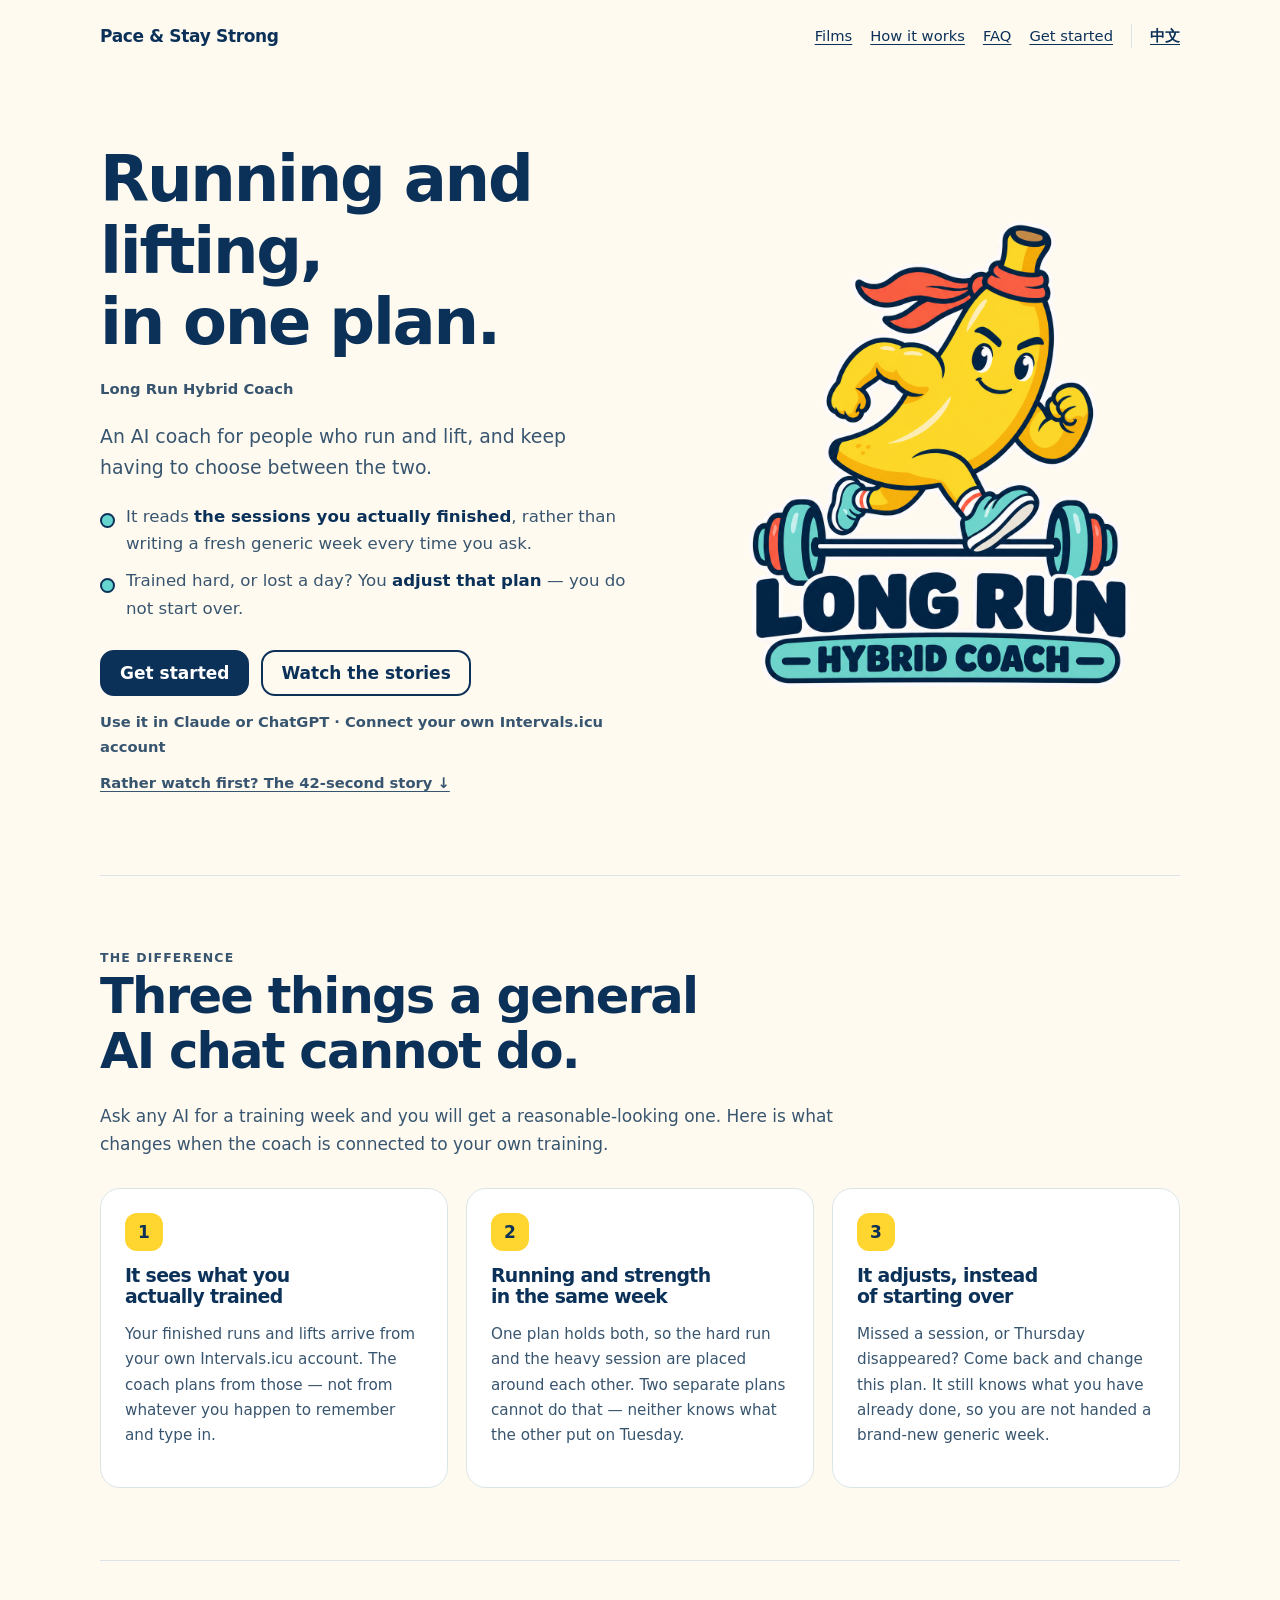
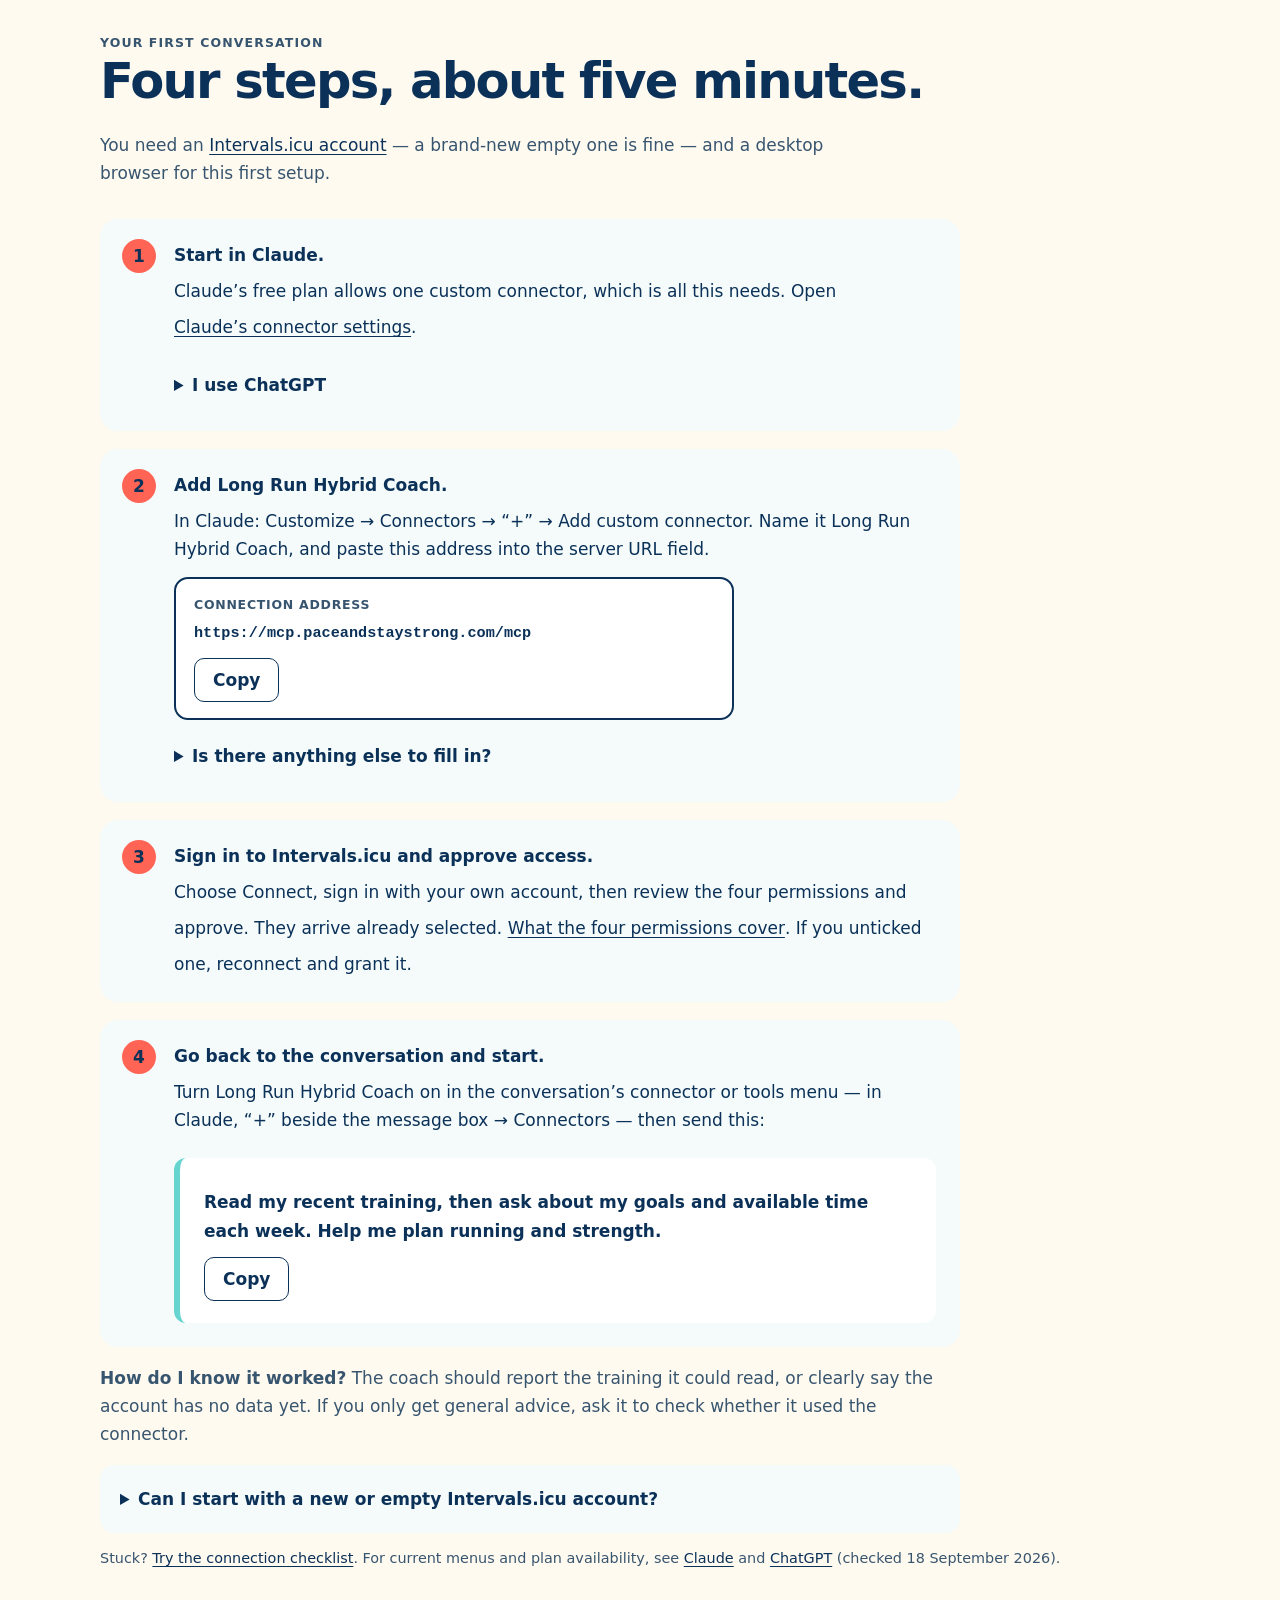
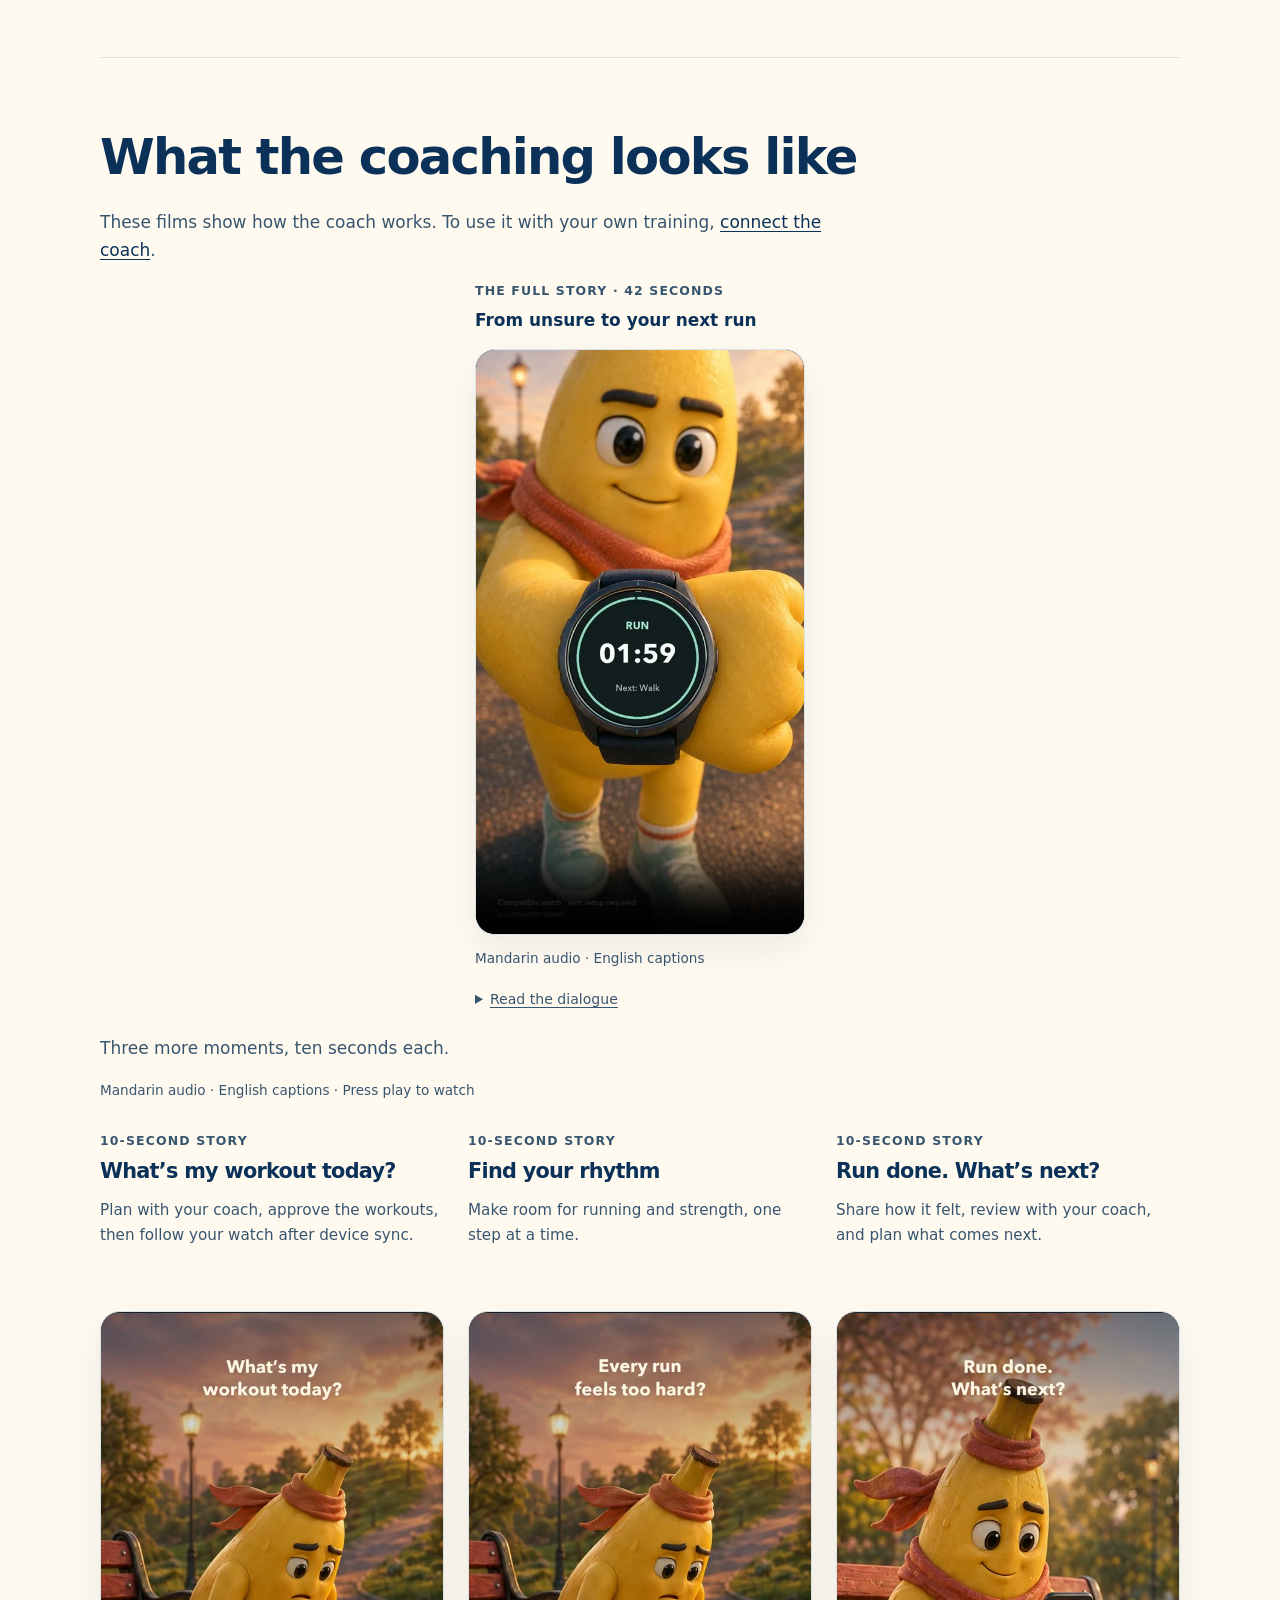
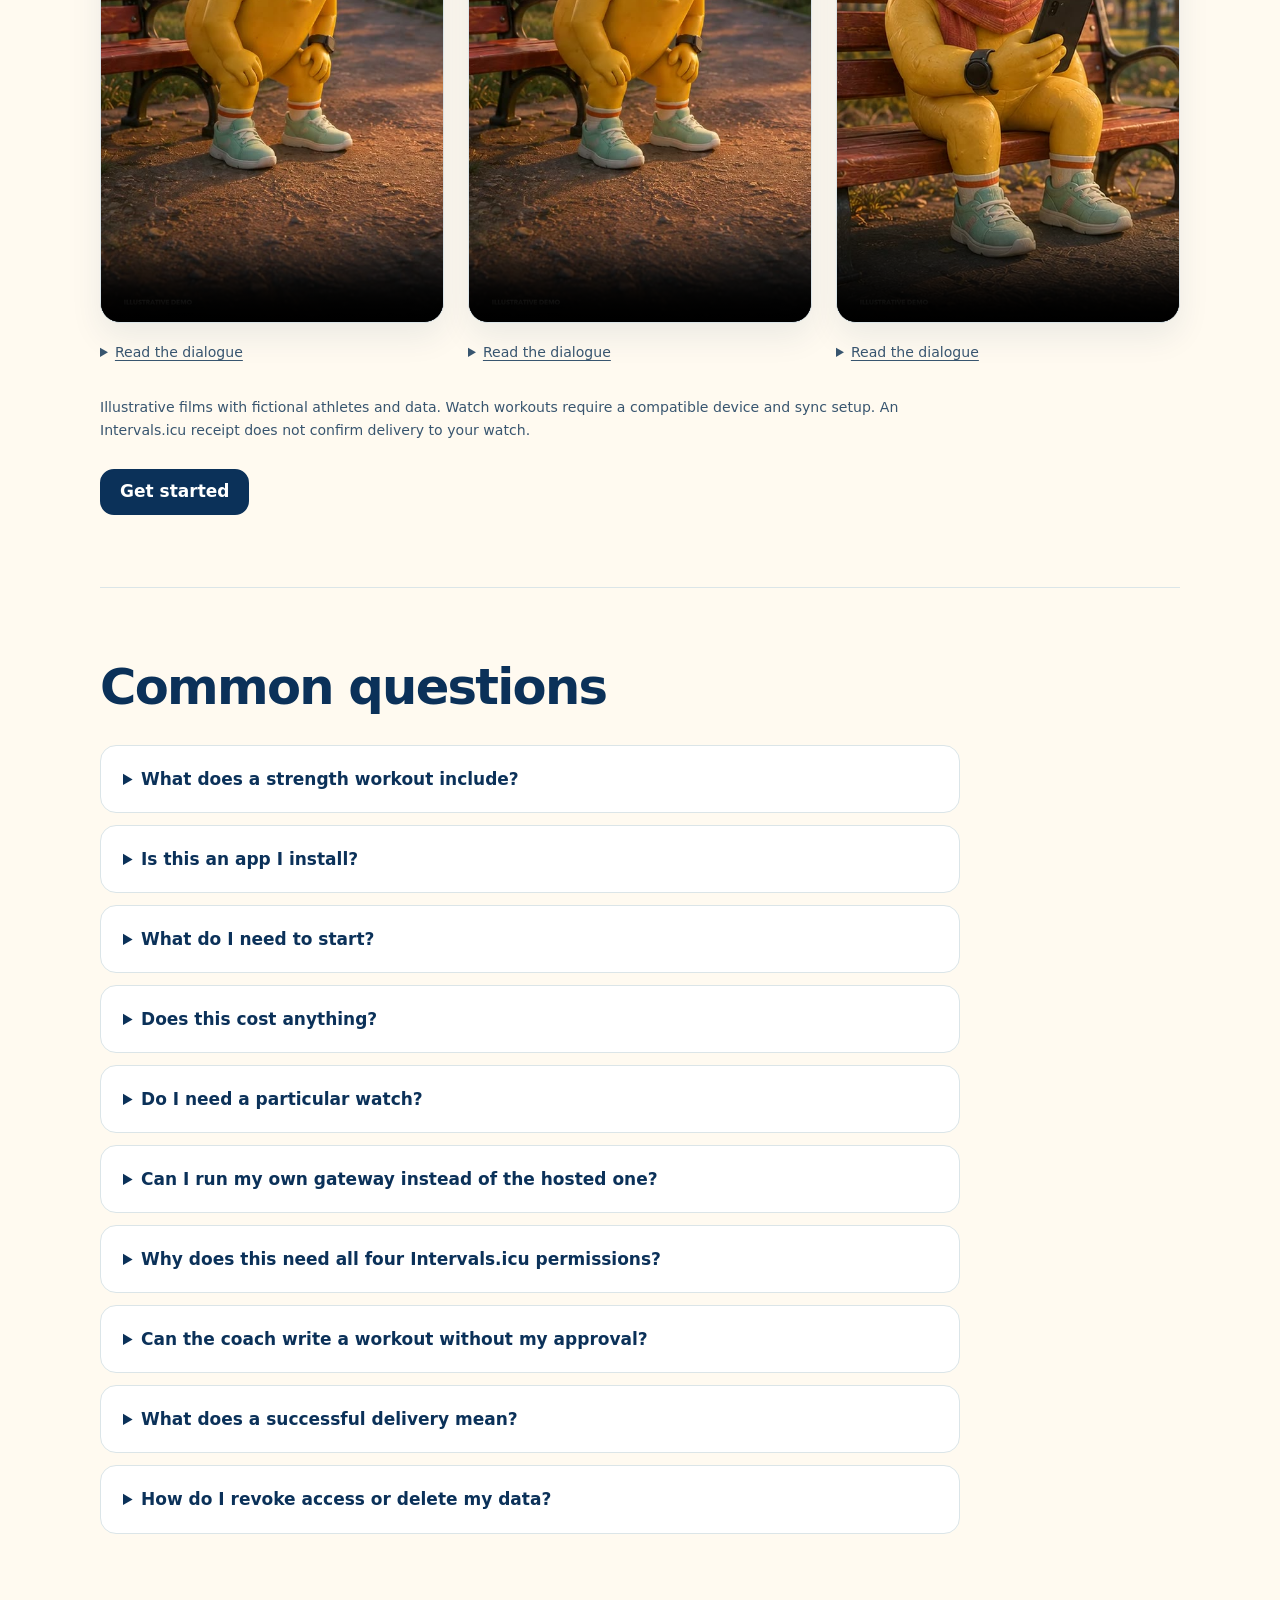
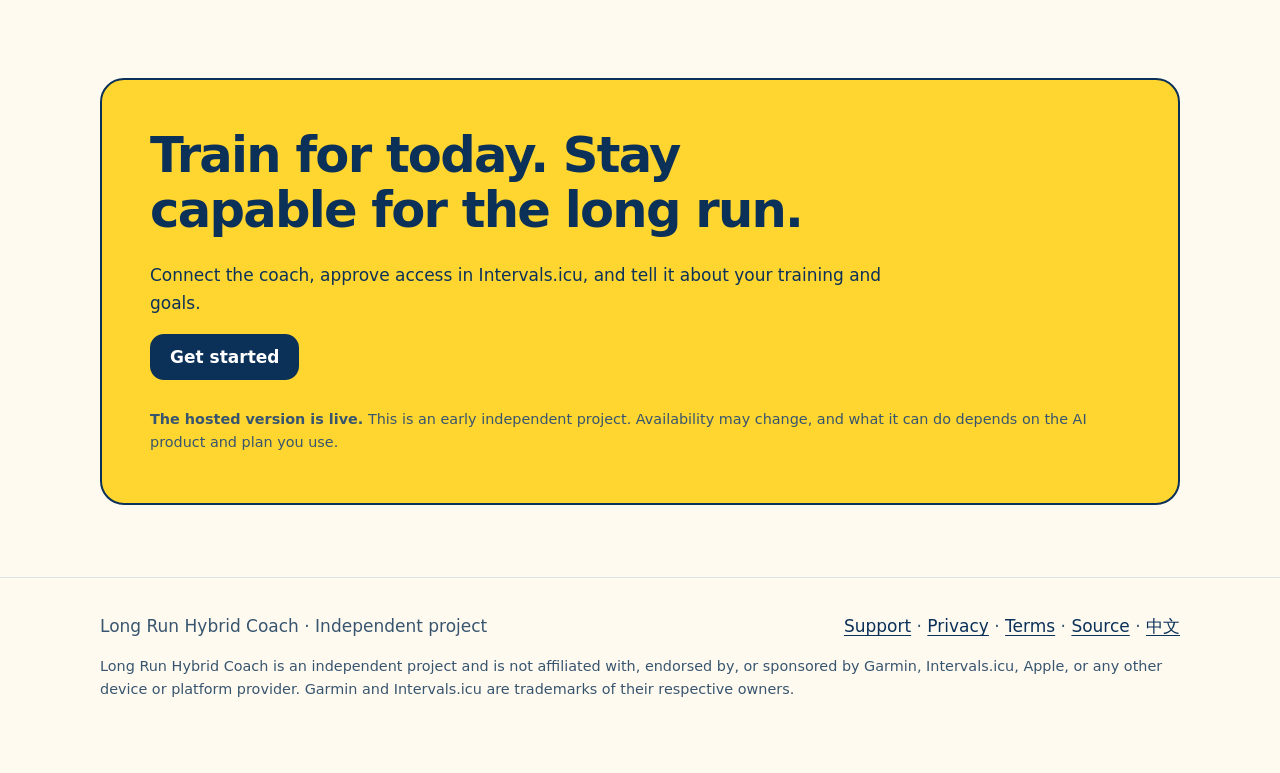
==== commit 9ce5a960: "Add the Plugin listing link and install steps for ChatGPT users The Plugin entry of Long Run Hybrid " ====
--- a/index.html
+++ b/index.html
@@ -69,7 +69,15 @@
         <ol class="steps setup-steps" role="list">
           <li class="step" id="client-options"><strong>Start in Claude.</strong>
             <p>Claude’s free plan allows one custom connector, which is all this needs. Open <a href="https://claude.ai/customize/connectors">Claude’s connector settings</a>.</p>
-            <details class="setup-detail"><summary>I use ChatGPT</summary><p>A personal plan can add it too: on ChatGPT Pro, Plugins → “+” → paste the same server URL and choose OAuth. From there it reads your training and works through a plan with you, preview included. Saving that plan, recording what you trained and sending workouts is the half that can fall short — OpenAI currently lists full MCP write as a beta on Business, Enterprise and Edu, and <a href="https://help.openai.com/en/articles/12584461-developer-mode-and-mcp-apps-in-chatgpt">its setup page</a> is where that answer is kept up to date. For the whole flow today, start with Claude.</p></details>
+            <details class="setup-detail"><summary>I use ChatGPT</summary>
+              <p>ChatGPT’s plugin directory has a Plugin version of this coach, with no address to paste. You need an Intervals.icu account that your watch already syncs its training to.</p>
+              <ol>
+                <li>Open <a href="https://chatgpt.com/plugins/plugin_asdk_app_6ae202f14434819180f54642d659a519">Long Run Hybrid Coach’s install page</a> and choose Install plugin. If you are not signed in to ChatGPT, it asks you to sign in first.</li>
+                <li>When it connects, sign in to your own Intervals.icu account and approve the activity-reading, calendar-management and sport-settings permissions.</li>
+                <li>In a ChatGPT conversation, send the message in step 4.</li>
+              </ol>
+              <p>The Plugin version reads only your completed training from Intervals.icu, not the recovery data held there. Its plan is separate from the full version’s — the one you add with the address in step 2 — and nothing is shared between the two.</p>
+              <p>To use the full version in ChatGPT, a personal plan can add it too: on ChatGPT Pro, Plugins → “+” → paste the same server URL and choose OAuth. From there it reads your training and works through a plan with you, preview included. Saving that plan, recording what you trained and sending workouts is the half that can fall short — OpenAI currently lists full MCP write as a beta on Business, Enterprise and Edu, and <a href="https://help.openai.com/en/articles/12584461-developer-mode-and-mcp-apps-in-chatgpt">its setup page</a> is where that answer is kept up to date. For the whole flow today, start with Claude.</p></details>
           </li>
           <li class="step"><strong>Add Long Run Hybrid Coach.</strong>
             <p>In Claude: Customize → Connectors → “+” → Add custom connector. Name it Long Run Hybrid Coach, and paste this address into the server URL field.</p>
